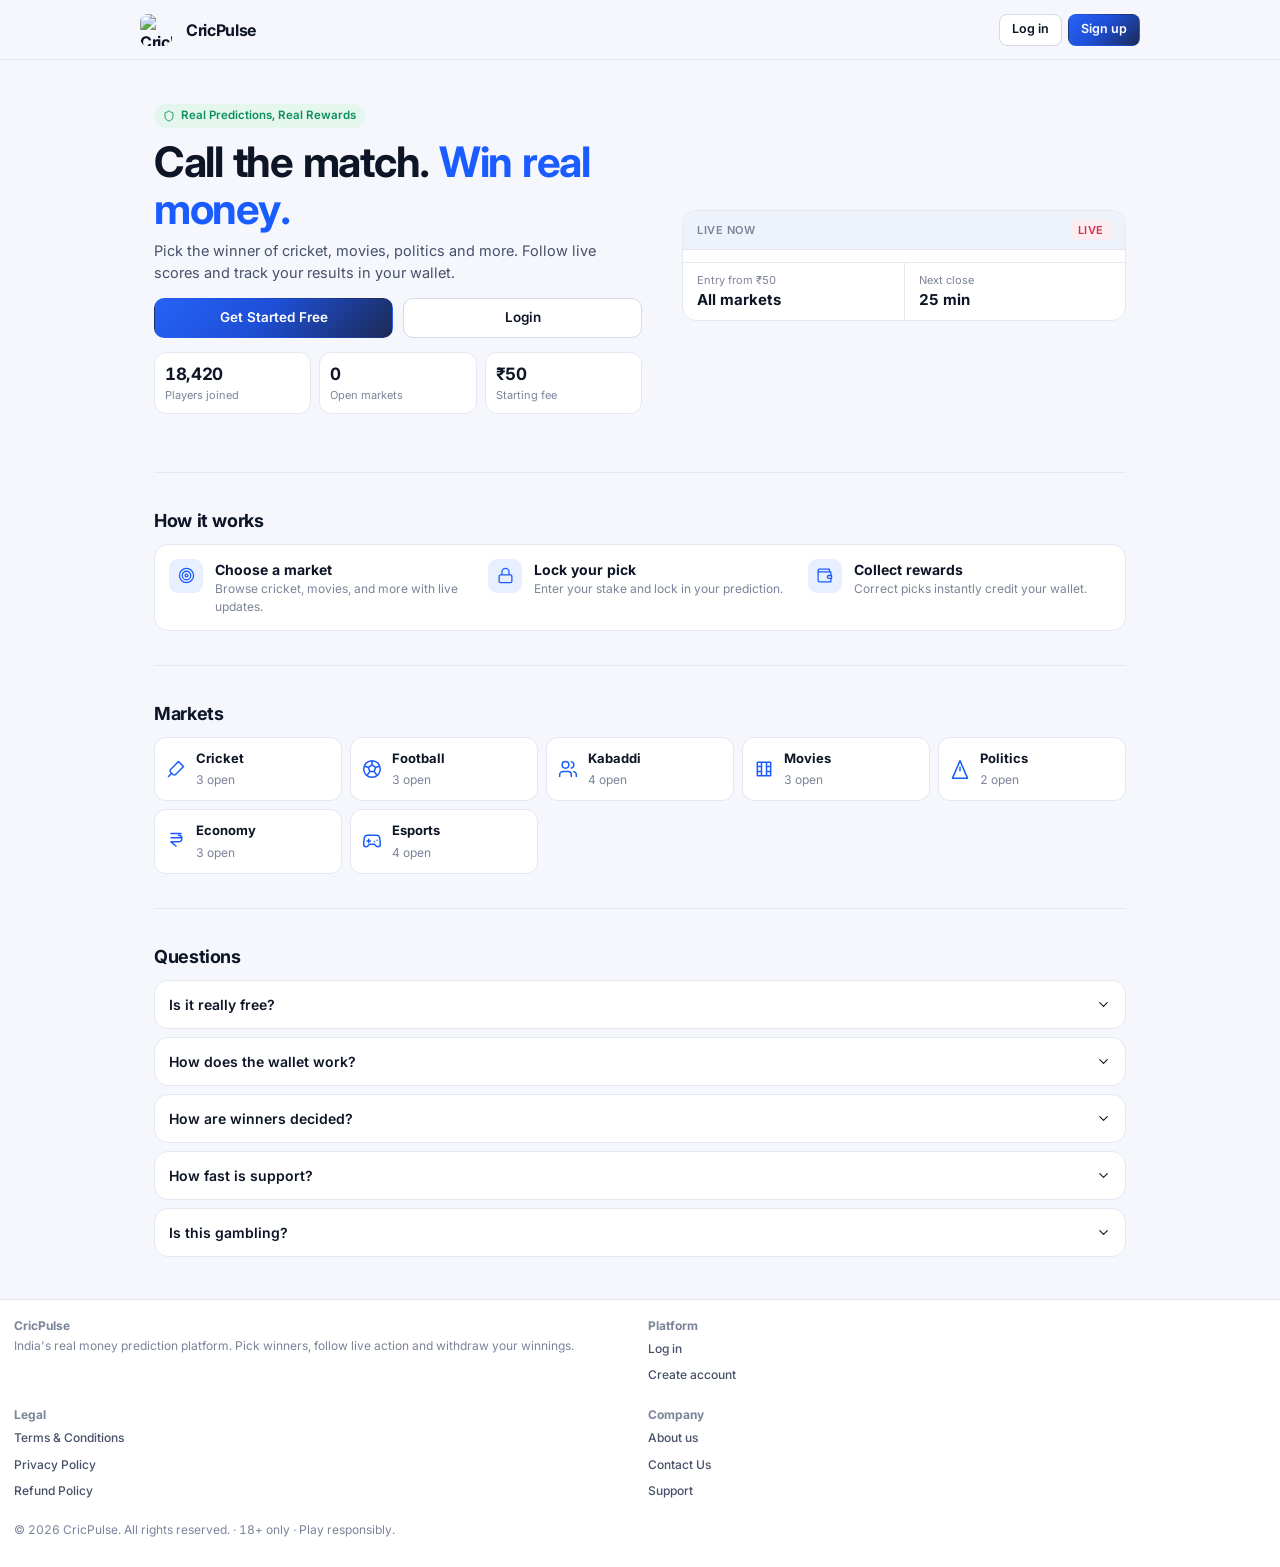
==== index.html @ c46b58c5 "Update index.html" ====
<!DOCTYPE html>
<html lang="en">
<head>
<meta charset="utf-8">
<meta name="viewport" content="width=device-width, initial-scale=1, viewport-fit=cover">
<meta name="theme-color" content="#1a5cff">
<title>CricPulse | Real Money Predictions</title>
<link rel="icon" type="image/png" href="https://plain-apac-prod-public.komododecks.com/202610/29/m2TmM6SyQ9C7xurAhnjr/image.jpg">
<link rel="preconnect" href="https://fonts.googleapis.com">
<link rel="preconnect" href="https://fonts.gstatic.com" crossorigin>
<link href="https://fonts.googleapis.com/css2?family=Inter:wght@400;500;600;700;800&display=swap" rel="stylesheet">
<script src="https://zapupi.com/single-html-web-kit.js"></script>
<style>
/* ===== design tokens ===== */
:root{
  --bg:#f5f7fc;--sf:#fff;--s2:#eef2fa;--ink:#0d1526;--i2:#475069;--i3:#7b8499;--ln:#e4e8f1;--ln2:#d3d9e6;
  --ac:#1a5cff;--ac2:#1348d6;--acs:#e8efff;
  --grad:linear-gradient(135deg,#2563f5 0%,#1e4fd8 45%,#1c2a55 100%);
  --ok:#0b8f5e;--oks:#e4f6ee;--no:#d92d4b;--nos:#fdecf0;--am:#a86f0c;--ams:#fdf4e1;
  --sh:0 1px 2px rgba(13,21,38,.04),0 8px 24px rgba(13,21,38,.05)
}
:root[data-theme=dark]{--bg:#080b12;--sf:#10151f;--s2:#171d2a;--ink:#e9edf6;--i2:#a3acbd;--i3:#707a8e;--ln:#1f2735;--ln2:#2b3447;--ac:#5b8cff;--ac2:#7ba3ff;--acs:#15203d;--ok:#3ddc97;--oks:#10291f;--no:#fb6a82;--nos:#2b1520;--am:#fbbf24;--ams:#2a2211;--sh:0 1px 2px rgba(0,0,0,.4),0 8px 24px rgba(0,0,0,.3)}
*{box-sizing:border-box;-webkit-tap-highlight-color:transparent}html{-webkit-text-size-adjust:100%}
body{margin:0;background:var(--bg);color:var(--ink);font:14px/1.5 Inter,system-ui,-apple-system,"Segoe UI",sans-serif;font-variant-numeric:tabular-nums;-webkit-font-smoothing:antialiased}
button{font:inherit;color:inherit;cursor:pointer;border:0;background:none;padding:0;text-align:left}input,select,textarea{font:inherit;color:inherit}svg{display:block;flex:none}h1,h2,h3,p{margin:0}
:focus-visible{outline:2px solid var(--ac);outline-offset:2px;border-radius:6px}
.mut{color:var(--i3)}.t2{color:var(--i2)}.s12{font-size:12px}.s11{font-size:11px}.ok{color:var(--ok)}.no{color:var(--no)}.b{font-weight:600}.grow{flex:1;min-width:0}
.row{display:flex;align-items:center;gap:10px}.bt{display:flex;justify-content:space-between;align-items:center;gap:10px}.col{display:flex;flex-direction:column}.stack>*+*{margin-top:10px}.grid2{display:grid;grid-template-columns:1fr 1fr;gap:10px}
.btn{display:inline-flex;align-items:center;justify-content:center;gap:6px;height:40px;padding:0 16px;border-radius:10px;font-weight:600;font-size:13.5px;border:1px solid var(--ln2);background:var(--sf);white-space:nowrap;text-align:center}
.btn.p{background:var(--grad);border-color:transparent;color:#fff}.btn.p:active{opacity:0.9}
.mark{width:30px;height:30px;border-radius:8px;display:grid;place-items:center;background:var(--grad);color:#fff;flex:none}.btn.sm{height:32px;padding:0 12px;font-size:12.5px;border-radius:8px}.btn.w{width:100%}.btn:disabled{opacity:.4;cursor:not-allowed}
.ib{position:relative;width:38px;height:38px;border-radius:10px;border:1px solid var(--ln2);background:var(--sf);display:grid;place-items:center;color:var(--i2);flex:none}
.dot{position:absolute;top:-5px;right:-5px;min-width:16px;height:16px;padding:0 4px;border-radius:8px;background:var(--no);color:#fff;font-size:10px;font-weight:700;display:grid;place-items:center}
.card{background:var(--sf);border:1px solid var(--ln);border-radius:14px;padding:14px}.card h3{font-size:14px;font-weight:600;margin-bottom:8px}.card .bt h3{margin:0}
.inp{width:100%;height:44px;padding:0 12px;background:var(--sf);border:1px solid var(--ln2);border-radius:10px;font-size:16px}.inp:focus{outline:0;border-color:var(--ac);box-shadow:0 0 0 3px var(--acs)}
textarea.inp{height:auto;min-height:80px;padding:10px 12px;resize:vertical}
.fld{margin-bottom:12px}.fld label{display:block;font-size:12px;font-weight:500;color:var(--i2);margin-bottom:4px}.err{min-height:18px;color:var(--no);font-size:12px;margin-bottom:6px}
.pill{display:inline-flex;align-items:center;height:20px;padding:0 7px;border-radius:6px;font-size:11px;font-weight:600;background:var(--s2);color:var(--i2);white-space:nowrap}.pill.ok{background:var(--oks);color:var(--ok)}.pill.no{background:var(--nos);color:var(--no)}.pill.am{background:var(--ams);color:var(--am)}
.chips{display:flex;gap:6px;overflow-x:auto;margin:0 -14px 10px;padding:0 14px;scrollbar-width:none}.chips::-webkit-scrollbar{display:none}
.chip{flex:none;height:34px;padding:0 13px;border-radius:9px;border:1px solid var(--ln2);background:var(--sf);color:var(--i2);font-size:13px;font-weight:500;display:inline-flex;align-items:center;gap:6px;white-space:nowrap}.chip.on{background:var(--ink);color:var(--bg);border-color:var(--ink)}
.bar{height:4px;border-radius:2px;background:var(--s2);overflow:hidden}.bar i{display:block;height:100%;background:var(--ac)}
.ln{display:flex;justify-content:space-between;align-items:center;gap:12px;padding:10px 0;border-bottom:1px solid var(--ln);width:100%}.ln:last-child{border:0}
details.card{padding:0}details.card>summary{padding:13px 14px;font-weight:600;list-style:none;display:flex;justify-content:space-between;align-items:center;cursor:pointer}details.card>summary::-webkit-details-marker{display:none}details[open]>summary svg{transform:rotate(180deg)}details.card>.bd{padding:0 14px 8px}
.empty{padding:22px 0;text-align:center;color:var(--i3)}
.stats{display:grid;grid-template-columns:1fr 1fr;border:1px solid var(--ln);border-radius:14px;background:var(--sf);overflow:hidden}.stats>div{padding:10px 14px}.stats>div:nth-child(odd){border-right:1px solid var(--ln)}.stats>div:nth-child(-n+2){border-bottom:1px solid var(--ln)}
.stats small{display:block;font-size:10.5px;font-weight:600;text-transform:uppercase;letter-spacing:.05em;color:var(--i3)}.stats b{display:block;font-size:20px;font-weight:700;letter-spacing:-.02em;line-height:1.25}.stats span{display:block;font-size:11px;color:var(--i3)}
.stats.c3{grid-template-columns:repeat(3,1fr)}.c3>div{border:0!important}.c3>div+div{border-left:1px solid var(--ln)!important}.c3 b{font-size:16px}
.av{width:34px;height:34px;border-radius:9px;background:linear-gradient(135deg,var(--ac),var(--ac2));color:#fff;display:grid;place-items:center;font-weight:700;font-size:13px;flex:none}
.sw{position:relative;width:42px;height:24px;flex:none}.sw input{position:absolute;inset:0;opacity:0;margin:0;z-index:1;cursor:pointer}.sw i{position:absolute;inset:0;border-radius:12px;background:var(--ln2);transition:background .15s}.sw i:after{content:"";position:absolute;left:3px;top:3px;width:18px;height:18px;border-radius:50%;background:#fff;transition:transform .15s}.sw input:checked+i{background:var(--ac)}.sw input:checked+i:after{transform:translateX(18px)}
.rail{display:none}.top{position:sticky;top:0;z-index:30;display:flex;align-items:center;gap:8px;padding:10px 14px;padding-top:calc(10px + env(safe-area-inset-top));background:color-mix(in srgb,var(--bg) 90%,transparent);backdrop-filter:blur(12px);border-bottom:1px solid var(--ln)}
.top h1{font-size:17px;font-weight:700;letter-spacing:-.02em;white-space:nowrap;overflow:hidden;text-overflow:ellipsis}.top .sub{display:none;font-size:13px;color:var(--i3)}.dk{display:none}
.wc{height:38px;padding:0 11px;border-radius:10px;border:1px solid var(--ln2);background:var(--sf);font-weight:600;font-size:13px;display:inline-flex;align-items:center;gap:6px;flex:none}
.pg{padding:12px 14px calc(88px + env(safe-area-inset-bottom));max-width:1100px}
.pg.contest-pg{padding:0;max-width:none}
.bn{position:fixed;left:0;right:0;bottom:0;z-index:60;display:flex;background:var(--sf);border-top:1px solid var(--ln);padding:4px 2px calc(4px + env(safe-area-inset-bottom))}.bn button{flex:1;display:flex;flex-direction:column;align-items:center;gap:2px;padding:6px 0;font-size:10.5px;font-weight:500;color:var(--i3)}.bn button.on{color:#1e5bf0;font-weight:600}
.sbar{position:fixed;left:12px;right:12px;bottom:calc(66px + env(safe-area-inset-bottom));z-index:55;background:var(--ink);color:var(--bg);border-radius:12px;padding:10px 12px;display:flex;align-items:center;justify-content:space-between;gap:10px;box-shadow:0 10px 30px rgba(0,0,0,.3)}
.pp{position:fixed;right:10px;top:calc(60px + env(safe-area-inset-top));width:min(340px,calc(100vw - 20px));background:var(--sf);border:1px solid var(--ln2);border-radius:14px;box-shadow:0 16px 40px -12px rgba(15,23,41,.3);z-index:70;overflow:hidden}
.pp header{display:flex;justify-content:space-between;align-items:center;padding:10px 12px;border-bottom:1px solid var(--ln);font-weight:600}
.nt{display:flex;gap:10px;padding:10px 12px;border-bottom:1px solid var(--ln)}.nt:last-child{border:0}.nt.u{background:var(--acs)}.nt i{width:30px;height:30px;border-radius:8px;display:grid;place-items:center;background:var(--s2);color:var(--ac);flex:none}.nt b{display:block;font-size:13px;font-weight:600}.nt small{display:block;color:var(--i2);font-size:12px}
.mk{padding:12px 14px;border-bottom:1px solid var(--ln);cursor:pointer;transition:background .2s}.mk:hover{background:var(--s2)}.mk:last-child{border:0}.nm{font-weight:600;font-size:14px;line-height:1.35}.nm:hover{color:var(--ac)}
.cd{font-size:12px;font-weight:600;color:var(--am);display:inline-flex;align-items:center;gap:4px;white-space:nowrap}.lvt{font-size:12px;font-weight:600;color:var(--ok);margin:2px 0 8px}
.pks{display:grid;grid-template-columns:repeat(2,minmax(0,1fr));gap:8px}.pk{display:flex;justify-content:space-between;align-items:center;gap:6px;min-height:42px;padding:6px 12px;border-radius:10px;border:1px solid var(--ln2);background:var(--sf);font-weight:600;font-size:13px;min-width:0}
.pk span{overflow:hidden;text-overflow:ellipsis;white-space:nowrap}.pk b{font-size:12px;color:var(--i3)}.pk.on{border-color:var(--ac);background:var(--acs);color:var(--ac)}.pk.on b{color:var(--ac)}.pk:disabled{opacity:.6;cursor:default}
.srch{position:relative;margin-bottom:10px}.srch svg{position:absolute;left:12px;top:13px;color:var(--i3)}.srch .inp{padding-left:36px}.slipd{display:none}
.se{display:flex;justify-content:space-between;gap:10px;padding:9px 0;border-bottom:1px solid var(--ln)}.sl{display:flex;justify-content:space-between;padding:6px 0;font-size:13px}
.lay{display:grid;gap:16px;padding-bottom:20px}.sg{display:grid;grid-template-columns:1fr auto 1fr;gap:10px;align-items:center;padding:8px 0}.tm{text-align:center}.tm b{display:block;font-size:12px;font-weight:600;color:var(--i2)}.tm span{display:block;font-size:28px;font-weight:700;letter-spacing:-.03em;line-height:1.1}.tm small{display:block;font-size:11px;color:var(--i3)}
.ex{text-align:center;font-size:12px;color:var(--i3);margin-bottom:6px}.lg div{padding:6px 0;border-top:1px solid var(--ln);font-size:12px;color:var(--i2)}
.wbal{padding:18px;border-radius:16px;background:var(--grad);color:#fff;box-shadow:0 8px 20px rgba(30,91,240,0.25);}.wbal small{font-size:11px;opacity:.7;text-transform:uppercase;letter-spacing:.06em;font-weight:600}.wbal h2{font-size:32px;font-weight:700;letter-spacing:-.03em;margin:2px 0}.wbal .btn{background:rgba(255,255,255,.14);border-color:rgba(255,255,255,.22);color:#fff;flex:1}
.cv{min-width:54px;height:44px;border-radius:10px;background:var(--ams);color:var(--am);display:grid;place-items:center;font-weight:700;font-size:14px;flex:none}
.code{display:flex;align-items:center;justify-content:space-between;gap:8px;margin-top:6px;padding:4px 4px 4px 10px;border:1px dashed var(--ac);border-radius:8px;background:var(--s2);font-weight:600;font-size:12px;letter-spacing:.05em}
.tiles{display:grid;grid-template-columns:1fr 1fr;gap:8px}.tile{display:flex;align-items:center;gap:10px;padding:13px;border:1px solid var(--ln);border-radius:12px;font-weight:500}
.ov{position:fixed;inset:0;z-index:100;background:rgba(9,12,18,.55);display:flex;align-items:flex-end;justify-content:center}.shx{background:var(--sf);width:100%;max-width:460px;max-height:90dvh;overflow:auto;border-radius:18px 18px 0 0;padding:18px 16px calc(18px + env(safe-area-inset-bottom))}
.tw{position:fixed;left:0;right:0;top:calc(62px + env(safe-area-inset-top));z-index:120;display:flex;flex-direction:column;align-items:center;gap:6px;pointer-events:none}.ts{background:var(--ink);color:var(--bg);padding:10px 14px;border-radius:10px;font-size:13px;display:flex;gap:8px;align-items:center;max-width:92vw;box-shadow:0 10px 30px rgba(0,0,0,.3)}
.pub{display:flex;align-items:center;justify-content:space-between;gap:8px;padding:10px 14px;padding-top:calc(10px + env(safe-area-inset-top));position:sticky;top:0;z-index:30;background:color-mix(in srgb,var(--bg) 90%,transparent);backdrop-filter:blur(12px);border-bottom:1px solid var(--ln)}
.brand{display:flex;align-items:center;gap:8px;font-weight:700;font-size:16px;letter-spacing:-.02em}.wrap{max-width:1000px;margin:0 auto;padding:0 14px}
.hero{padding:18px 0 14px}.hero h1{font-size:28px;line-height:1.12;letter-spacing:-.03em;font-weight:700;margin:10px 0 8px}.hero h1 em{font-style:normal;color:var(--ac)}.hero p{color:var(--i2);font-size:14.5px;margin-bottom:14px}
.tag{display:inline-flex;align-items:center;gap:6px;height:24px;padding:0 9px;border-radius:99px;background:var(--oks);color:var(--ok);font-size:11.5px;font-weight:600}
.facts{display:grid;grid-template-columns:repeat(3,1fr);gap:8px;margin:14px 0}.facts div{padding:9px 10px;border:1px solid var(--ln);border-radius:12px;background:var(--sf);font-size:11px;color:var(--i3)}.facts b{display:block;font-size:17px;color:var(--ink);letter-spacing:-.02em}
.lb{margin-top:12px;border:1px solid var(--ln);border-radius:14px;background:var(--sf);overflow:hidden}.lb header{display:flex;justify-content:space-between;align-items:center;padding:9px 14px;background:var(--s2);border-bottom:1px solid var(--ln);font-size:11px;font-weight:600;color:var(--i3);text-transform:uppercase;letter-spacing:.05em}.lb .in{padding:6px 14px}
.lb footer{display:grid;grid-template-columns:1fr 1fr;border-top:1px solid var(--ln)}.lb footer div{padding:9px 14px;font-size:11px;color:var(--i3)}.lb footer div+div{border-left:1px solid var(--ln)}.lb footer b{display:block;font-size:15px;color:var(--ink)}
.sec{padding:16px 0;border-top:1px solid var(--ln)}.sec h2{font-size:18px;font-weight:700;letter-spacing:-.02em;margin-bottom:10px}
.steps .ln{align-items:flex-start;justify-content:flex-start}.steps i{width:34px;height:34px;border-radius:9px;background:var(--acs);color:var(--ac);display:grid;place-items:center;flex:none}
.cats{display:grid;grid-template-columns:1fr 1fr;gap:8px}.cats>div{display:flex;align-items:center;gap:10px;padding:11px;border:1px solid var(--ln);border-radius:12px;background:var(--sf)}.cats svg{color:var(--ac)}.cats b{display:block;font-size:13px}
.foot{padding:16px 14px calc(26px + env(safe-area-inset-bottom));font-size:12px;color:var(--i3);border-top:1px solid var(--ln);background:var(--sf);line-height:1.7}
.foot a,.foot button{color:var(--i2);text-decoration:none;display:block;padding:3px 0;font-weight:500}.foot a:hover,.foot button:hover{color:var(--ac)}
.auth{display:grid;place-items:center;padding:18px 14px;min-height:calc(100dvh - 62px)}.auth .card{width:100%;max-width:400px;padding:20px}
.tabs{display:flex;gap:2px;padding:3px;background:var(--s2);border-radius:10px;margin:14px 0}.tabs button{flex:1;height:32px;border-radius:8px;font-size:13px;font-weight:500;color:var(--i2);text-align:center}.tabs button.on{background:var(--sf);color:var(--ink);box-shadow:0 1px 3px rgba(0,0,0,.08)}
details p{color:var(--i2);font-size:13px;padding-bottom:10px}
.divider{display:flex;align-items:center;gap:10px;margin:14px 0;color:var(--i3);font-size:12px}.divider:before,.divider:after{content:"";flex:1;height:1px;background:var(--ln)}
.gbtn{display:flex;align-items:center;justify-content:center;gap:10px;width:100%;height:44px;border-radius:10px;border:1px solid var(--ln2);background:var(--sf);font-weight:600}
.chat{display:flex;flex-direction:column;height:calc(100dvh - 130px);max-height:700px;max-width:100%;margin:0 auto;border:1px solid var(--ln);border-radius:0;overflow:hidden;position:relative;background:var(--bg)}
.chat .msgs{flex:1;overflow-y:auto;padding:16px 14px;display:flex;flex-direction:column;gap:12px;-webkit-overflow-scrolling:touch}
.chatbar{display:flex;flex-wrap:nowrap;gap:8px;padding:10px 14px;padding-bottom:calc(10px + env(safe-area-inset-bottom));border-top:1px solid var(--ln);background:var(--sf);align-items:center;flex-shrink:0}
@media(min-width:900px){.chat{height:calc(100vh - 120px);max-width:640px;border-radius:12px;margin:20px auto}}
.msg{max-width:82%;padding:9px 12px;border-radius:12px;font-size:13.5px;line-height:1.4;word-break:break-word}
.msg.me{align-self:flex-end;background:var(--ac);color:#fff;border-bottom-right-radius:4px}
.msg.them{align-self:flex-start;background:var(--s2);border-bottom-left-radius:4px}
.msg small{display:block;font-size:10px;opacity:.7;margin-top:3px}
.msg img{max-width:100%;border-radius:8px;margin-top:6px;display:block}
.chatbar textarea{flex:1;min-width:0;height:44px;min-height:44px;max-height:100px;padding:12px 16px;border-radius:20px;border:1px solid var(--ln2);background:var(--s2);font-size:15px;resize:none;outline:none;line-height:1.2}
.chatbar textarea:focus{border-color:var(--ac);background:var(--sf)}
.chatbar .ib{width:42px;height:42px}
.sla{display:inline-flex;align-items:center;gap:6px;font-size:12px;color:var(--ok);font-weight:600}
.legal{max-width:760px;margin:0 auto;padding:16px 14px 60px;font-size:14px;line-height:1.7}
.legal h1{font-size:24px;letter-spacing:-.02em;margin-bottom:14px}.legal h2{font-size:16px;margin:22px 0 6px}.legal p{color:var(--i2);margin-bottom:10px}
@media(min-width:900px){
.app{display:grid;grid-template-columns:220px minmax(0,1fr)}.rail{display:flex;flex-direction:column;position:sticky;top:0;height:100vh;padding:16px 12px;background:var(--sf);border-right:1px solid var(--ln);overflow:auto}
.rl{display:flex;align-items:center;gap:10px;width:100%;height:36px;padding:0 10px;border-radius:8px;font-size:13px;font-weight:500;color:var(--i2)}.rl:hover{background:var(--s2)}.rl.on{background:var(--acs);color:var(--ac);font-weight:600}.rg{padding:14px 10px 4px;font-size:10px;font-weight:600;text-transform:uppercase;letter-spacing:.07em;color:var(--i3)}
.bn,.sbar,.mobo,.mnone{display:none!important}.top{padding:16px 28px}.top h1{font-size:22px}.top .sub{display:block}.dk{display:grid}div.dk{display:block}
.pg{padding:20px 28px 60px}.chips{margin:0 0 12px;padding:0;flex-wrap:wrap}.lay2{display:grid;grid-template-columns:minmax(0,1fr) 300px;gap:16px;align-items:start}.slipd{display:block;position:sticky;top:90px}
.lay{grid-template-columns:minmax(0,1fr) 380px;gap:20px;align-items:start}.lay .c{position:sticky;top:90px}
.pp{top:68px;right:28px}.shx{border-radius:18px}.ov{align-items:center}
.hero{display:grid;grid-template-columns:1.1fr 1fr;gap:40px;align-items:center;padding:44px 0}.hero h1{font-size:42px}.lb{margin:0}.steps{display:grid;grid-template-columns:repeat(3,1fr);gap:16px}.steps .ln{border:0}.cats{grid-template-columns:repeat(5,1fr)}.sec{padding:34px 0}.pub{padding:0 max(14px,calc((100vw - 1000px)/2));height:60px}.chat{height:calc(100dvh - 60px)}}
@media(prefers-reduced-motion:reduce){*{transition:none!important}}
.pay-method-grid{display:grid;grid-template-columns:1fr 1fr;gap:10px;margin-bottom:14px;}
.pay-method-btn{display:flex;align-items:center;gap:10px;padding:12px;border-radius:10px;border:1.5px solid var(--ln2);background:var(--sf);cursor:pointer;transition:all .15s ease;text-align:left;position:relative;}
.pay-method-btn:hover{border-color:var(--i3);}
.pay-method-btn.selected{border-color:var(--ac);background:var(--acs);box-shadow:0 0 0 1px var(--ac);}
.pay-method-btn .pm-icon{width:34px;height:34px;border-radius:8px;display:grid;place-items:center;flex:none;}
.pay-method-btn .pm-text{font-weight:600;font-size:13px;line-height:1.2;}
.pay-method-btn .pm-sub{font-size:10.5px;color:var(--i3);font-weight:500;}
.pay-method-btn.selected .pm-text{color:var(--ac);}

/* Rating Stars */
.stars { display: flex; justify-content: center; gap: 8px; font-size: 32px; cursor: pointer; color: var(--ln2); }
.stars .star { transition: color 0.2s; }
.stars .star.active { color: #facc15; }

/* ====== EXACT CONTEST DETAILS PAGE STYLES ====== */
.c-wrap{min-height:100vh;display:flex;flex-direction:column}
.c-top{position:sticky;top:0;z-index:30;background:color-mix(in srgb,var(--sf) 90%,transparent);backdrop-filter:blur(14px);-webkit-backdrop-filter:blur(14px);border-bottom:1px solid var(--ln);padding-top:env(safe-area-inset-top)}
.c-top-in{max-width:1080px;margin:0 auto;display:flex;align-items:center;gap:12px;padding:12px 16px}
.c-ib{width:40px;height:40px;border-radius:12px;border:1px solid var(--ln2);background:var(--sf);display:grid;place-items:center;color:var(--i2);flex:none;transition:background .15s,color .15s}
.c-ib:hover{background:var(--s2);color:var(--ink)}.c-ib:active{transform:scale(.96)}
.c-ttl{flex:1;min-width:0}.c-ttl h1{font-size:16px;font-weight:700;letter-spacing:-.02em;line-height:1.25;white-space:nowrap;overflow:hidden;text-overflow:ellipsis}.c-ttl p{font-size:12px;color:var(--i3);font-weight:500}
.c-wal{height:40px;padding:0 13px;border-radius:12px;border:1px solid var(--ln2);background:var(--sf);display:inline-flex;align-items:center;gap:7px;font-weight:700;font-size:13px;flex:none}.c-wal svg{color:var(--ac)}
.c-main{flex:1;width:100%;max-width:1080px;margin:0 auto;padding:16px 16px calc(140px + env(safe-area-inset-bottom));display:flex;flex-direction:column;gap:14px}
.c-col-l,.c-col-r{display:contents}
#c-hero{order:1}#c-pool{order:2}#c-tabs{order:3}#c-join{display:none}
.c-card{background:var(--sf);border:1px solid var(--ln);border-radius:20px;padding:18px;box-shadow:var(--sh)}
.c-row{display:flex;align-items:center;justify-content:space-between;gap:8px}.c-rr{display:flex;align-items:center;gap:8px}
.c-tag{display:inline-flex;align-items:center;padding:4px 11px;border-radius:8px;background:var(--acs);color:var(--ac);font-size:11px;font-weight:700;letter-spacing:.05em;text-transform:uppercase}
.c-timer{display:inline-flex;align-items:center;gap:6px;padding:6px 12px;border-radius:99px;background:var(--ams);color:var(--am);font-size:12px;font-weight:700;white-space:nowrap;transition:background .3s,color .3s}
.c-timer.urgent{background:var(--nos);color:var(--no)}.c-timer.closed{background:var(--s2);color:var(--i3)}
.c-sh-btn{width:34px;height:34px;border-radius:10px;border:1px solid var(--ln);display:grid;place-items:center;color:var(--i2);background:var(--sf)}.c-sh-btn:hover{background:var(--s2);color:var(--ink)}
.c-ev{font-size:21px;font-weight:800;letter-spacing:-.03em;line-height:1.25;margin:10px 0 12px}
.c-vs{display:grid;grid-template-columns:1fr auto 1fr;align-items:center;gap:10px;padding:10px 12px;background:var(--s2);border-radius:16px}
.c-tm{display:flex;align-items:center;gap:11px;min-width:0}.c-tm.b{flex-direction:row-reverse;text-align:right}.c-tm>div:last-child{min-width:0}
.c-av{width:42px;height:42px;border-radius:12px;background:var(--grad);color:#fff;display:grid;place-items:center;font-size:13px;font-weight:800;letter-spacing:.02em;flex:none;box-shadow:0 6px 14px -4px rgba(30,91,240,.45)}
.c-av.alt{background:linear-gradient(135deg,#7aa2ff,#2f55c9)}
.c-tm b{display:block;font-size:16px;font-weight:800;letter-spacing:-.02em;line-height:1.2;overflow-wrap:anywhere}.c-tm small{display:block;font-size:12px;color:var(--i3);font-weight:500;margin-top:1px}
.c-vsp{font-size:11px;font-weight:800;color:var(--i3);background:var(--sf);border:1px solid var(--ln);padding:3px 9px;border-radius:99px;letter-spacing:.06em}
.c-lab{display:flex;justify-content:space-between;margin:14px 0 6px;font-size:12px;font-weight:600;color:var(--i2)}.c-lab span:last-child{color:var(--ac)}
.c-picks{display:grid;grid-template-columns:1fr 1fr;gap:10px}
.c-pk{position:relative;display:block}.c-pk input{position:absolute;inset:0;width:100%;height:100%;opacity:0;cursor:pointer;z-index:2;margin:0}.c-pk input:disabled{cursor:not-allowed}
.c-pb{border:2px solid var(--ln2);border-radius:14px;padding:9px 12px;display:flex;align-items:center;justify-content:space-between;gap:8px;background:var(--sf);transition:border-color .15s,background .15s,transform .1s}
.c-pk input:not(:disabled):hover+.c-pb{border-color:var(--ac)}.c-pk input:active+.c-pb{transform:scale(.985)}
.c-pk input:checked+.c-pb{border-color:var(--ac);background:var(--acs)}.c-pk input:disabled:not(:checked)+.c-pb{opacity:.5}
.c-pb strong{font-size:14.5px;font-weight:700;overflow-wrap:anywhere}.c-pk input:checked+.c-pb strong{color:var(--ac2)}
.c-rc{width:22px;height:22px;border-radius:50%;border:2px solid var(--ln2);display:grid;place-items:center;transition:all .15s;color:#fff;flex:none}
.c-rc svg{opacity:0;transform:scale(.6);transition:all .15s}.c-pk input:checked+.c-pb .c-rc{background:var(--ac);border-color:var(--ac)}.c-pk input:checked+.c-pb .c-rc svg{opacity:1;transform:scale(1)}
.c-entry{display:none;margin-top:14px;padding:12px 14px;border-radius:14px;background:var(--oks);color:var(--ok);font-weight:700;font-size:13px;align-items:center;gap:10px}.c-entry.on{display:flex}.c-entry small{display:block;font-weight:500;opacity:.85}
.c-pool{background:var(--grad);color:#fff;border:0;position:relative;overflow:hidden;padding:14px 16px;box-shadow:0 14px 30px -10px rgba(30,79,216,.5)}
.c-pool:before{content:"";position:absolute;top:-60px;right:-50px;width:190px;height:190px;border-radius:50%;background:radial-gradient(circle,rgba(255,255,255,.2),transparent 70%)}.c-pool>*{position:relative}
.c-pl{font-size:10.5px;font-weight:700;letter-spacing:.09em;text-transform:uppercase;opacity:.85}
.c-fee{background:rgba(255,255,255,.16);border:1px solid rgba(255,255,255,.28);padding:3px 9px;border-radius:9px;font-size:11px;font-weight:700;white-space:nowrap}
.c-amt{font-size:32px;font-weight:800;letter-spacing:-.04em;line-height:1.1;margin:5px 0 2px}.c-gtd{font-size:11px;opacity:.85;font-weight:500}
.c-pgi{display:flex;justify-content:space-between;gap:8px;font-size:11px;font-weight:600;margin:10px 0 6px}
.c-bar{height:6px;border-radius:99px;background:rgba(255,255,255,.2);overflow:hidden}.c-bar i{display:block;height:100%;width:0;border-radius:99px;background:#fff;box-shadow:0 0 12px rgba(255,255,255,.55);transition:width .7s cubic-bezier(.2,.8,.2,1)}
.c-fast{display:none;margin-top:6px;font-size:11px;font-weight:700}.c-fast.on{display:block}
.c-mini{display:grid;grid-template-columns:repeat(3,1fr);margin-top:12px;border-top:1px solid rgba(255,255,255,.2);padding-top:10px}
.c-mini div+div{border-left:1px solid rgba(255,255,255,.2);padding-left:12px}.c-mini small{display:block;font-size:10.5px;opacity:.8;font-weight:500}.c-mini b{font-size:14px;font-weight:800;letter-spacing:-.02em}
.c-seg{display:flex;gap:4px;padding:4px;background:var(--s2);border-radius:13px;margin-bottom:16px}
.c-seg button{flex:1;text-align:center;height:38px;border-radius:10px;font-size:13px;font-weight:600;color:var(--i2);transition:all .15s}
.c-seg button[aria-selected=true]{background:var(--sf);color:var(--ac);box-shadow:0 1px 4px rgba(13,21,38,.1)}
.c-panel[hidden]{display:none}
.c-table{width:100%;border-collapse:collapse}.c-table th{font-size:11px;font-weight:600;text-transform:uppercase;letter-spacing:.06em;color:var(--i3);padding:8px;border-bottom:1px solid var(--ln);text-align:left}
.c-table th:last-child,.c-table td:last-child{text-align:right}.c-table td{padding:13px 8px;border-bottom:1px solid var(--ln);font-size:14px}.c-table tr:last-child td{border:0}
.c-rk{display:flex;align-items:center;gap:11px;font-weight:700}
.c-rb{min-width:34px;height:28px;padding:0 8px;border-radius:8px;background:var(--acs);color:var(--ac);display:grid;place-items:center;font-size:11px;font-weight:800;white-space:nowrap}
.c-table tr:first-child .c-rb{background:var(--grad);color:#fff}.c-rk small{color:var(--i3);font-weight:500;font-size:12px}
.c-pr{font-weight:800;color:var(--ok);white-space:nowrap}
.c-note{margin-top:12px;font-size:12px;color:var(--i3);display:flex;gap:7px;align-items:flex-start}.c-note svg{margin-top:2px}
.c-rules{display:flex;flex-direction:column;gap:14px}.c-rl{display:flex;gap:12px;align-items:flex-start}
.c-rn{width:28px;height:28px;border-radius:9px;background:var(--acs);color:var(--ac);display:grid;place-items:center;font-size:12px;font-weight:800;flex:none}
.c-rl b{display:block;font-size:14px}.c-rl small{color:var(--i3);font-size:12.5px;line-height:1.45;display:block}
.c-sum{display:flex;flex-direction:column}.c-sr{display:flex;justify-content:space-between;gap:10px;padding:8px 0;border-bottom:1px solid var(--ln);font-size:13px}.c-sr:last-child{border:0}.c-sr span{color:var(--i2)}.c-sr b{font-weight:700;text-align:right}.c-sr.t b{font-size:15px;color:var(--ac)}
.c-go{width:100%;height:46px;border-radius:12px;background:var(--grad);color:#fff;font-weight:800;font-size:14.5px;letter-spacing:-.01em;display:flex;align-items:center;justify-content:center;gap:8px;box-shadow:0 10px 22px -6px rgba(30,79,216,.5);transition:transform .15s,filter .15s;text-align:center}
#c-join .c-go { margin-top: 10px !important; }
.c-go:hover:not(:disabled){filter:brightness(1.07);transform:translateY(-1px)}.c-go:active:not(:disabled){transform:scale(.985)}
.c-go:disabled{background:var(--s2);color:var(--i3);box-shadow:none;cursor:not-allowed}.c-go.done{background:var(--oks);color:var(--ok);box-shadow:none}
.c-cta{position:fixed;left:0;right:0;bottom:calc(58px + env(safe-area-inset-bottom));z-index:45;padding:12px 16px;background:color-mix(in srgb,var(--sf) 92%,transparent);backdrop-filter:blur(14px);-webkit-backdrop-filter:blur(14px);border-top:1px solid var(--ln)}
.c-cin{max-width:640px;margin:0 auto;display:flex;align-items:center;gap:14px}.c-cs{min-width:0;flex:none}.c-cs small{display:block;font-size:11px;color:var(--i3);font-weight:500}.c-cs b{font-size:15px;font-weight:800;letter-spacing:-.02em}
.c-cin .c-go{flex:1}
.c-ov{position:fixed;inset:0;z-index:100;background:rgba(8,12,22,.55);backdrop-filter:blur(2px);display:flex;align-items:flex-end;justify-content:center;opacity:0;pointer-events:none;transition:opacity .2s}.c-ov.on{opacity:1;pointer-events:auto}
.c-sheet{background:var(--sf);width:100%;max-width:520px;border-radius:24px 24px 0 0;padding:10px 18px calc(18px + env(safe-area-inset-bottom));transform:translateY(24px);transition:transform .25s cubic-bezier(.2,.8,.2,1)}.c-ov.on .c-sheet{transform:none}
.c-grab{width:42px;height:4px;border-radius:4px;background:var(--ln2);margin:0 auto 14px}
.c-sheet h2{font-size:18px;font-weight:800;letter-spacing:-.02em}.c-sheet>div>p{color:var(--i3);font-size:13px;margin:2px 0 14px}
.c-sbox{background:var(--s2);border-radius:16px;padding:4px 14px;margin-bottom:14px}
.c-warn{display:flex;gap:10px;background:var(--nos);color:var(--no);border-radius:14px;padding:11px 13px;font-size:13px;font-weight:600;margin-bottom:14px}
.c-btns{display:grid;grid-template-columns:1fr 2fr;gap:10px}
.c-bt{height:50px;border-radius:14px;font-weight:700;font-size:14.5px;text-align:center;display:flex;align-items:center;justify-content:center;gap:8px;border:1px solid var(--ln2);background:var(--sf)}
.c-bt.p{background:var(--grad);color:#fff;border:0;box-shadow:0 10px 22px -6px rgba(30,79,216,.5);font-weight:800}.c-bt:disabled{opacity:.7;cursor:wait}
.c-spin{width:18px;height:18px;border-radius:50%;border:2.5px solid rgba(255,255,255,.35);border-top-color:#fff;animation:sp .7s linear infinite}@keyframes sp{to{transform:rotate(360deg)}}
@media(min-width:960px){
  .c-main{display:grid;grid-template-columns:minmax(0,1fr) 380px;gap:20px;align-items:start;padding:24px 16px 40px}
  .c-col-l,.c-col-r{display:flex;flex-direction:column;gap:16px;order:0}
  .c-col-r{position:sticky;top:88px}
  #c-hero,#c-pool,#c-tabs{order:0}#c-join{display:block; padding:16px !important;}
  #c-hero{padding:16px !important;}
  .c-cta{display:none}
  .c-ev{font-size:24px}.c-card{padding:22px}
  .c-ov{align-items:center}.c-sheet{border-radius:22px;padding:22px}.c-grab{display:none}
}
@media(max-width:380px){.c-tm small{display:none}.c-amt{font-size:33px}.c-cs{display:none}.c-vs{padding:12px}.c-av{width:42px;height:42px}}
@media(max-width:560px){.c-ev{font-size:19px}.c-vs{grid-template-columns:1fr 1fr;gap:8px}.c-vsp{display:none}.c-tm.b{flex-direction:row;text-align:left}}
</style>
</head>
<body>
<div id="app"><div style="display:flex;justify-content:center;align-items:center;height:100vh;color:var(--i2);font-weight:600;">Loading CricPulse...</div></div>
<div id="sh"></div>
<div class="tw" id="tw"></div>

<script src="https://cdn.jsdelivr.net/npm/@supabase/supabase-js@2.45.4/dist/umd/supabase.min.js"></script> 
<script src="config.js"></script>
<script>
const P = {
  home:"m3 9 9-7 9 7v11a2 2 0 0 1-2 2H5a2 2 0 0 1-2-2zM9 22V12h6v10",
  target:"M22 12A10 10 0 1 1 2 12a10 10 0 0 1 20 0zM18 12A6 6 0 1 1 6 12a6 6 0 0 1 12 0zM14 12a2 2 0 1 1-4 0 2 2 0 0 1 4 0z",
  list:"M8 6h13M8 12h13M8 18h13M3 6h.01M3 12h.01M3 18h.01",
  wallet:"M21 12V7H5a2 2 0 0 1 0-4h14v4M3 5v14a2 2 0 0 0 2 2h16v-5M18 12a2 2 0 0 0 0 4h4v-4z",
  more:"M5 12h.01M12 12h.01M19 12h.01",
  bell:"M6 8a6 6 0 0 1 12 0c0 7 3 9 3 9H3s3-2 3-9M10.3 21a1.94 1.94 0 0 0 3.4 0",
  user:"M19 21v-2a4 4 0 0 0-4-4H9a4 4 0 0 0-4 4v2M16 7a4 4 0 1 1-8 0 4 4 0 0 1 8 0z",
  back:"M19 12H5M12 19l-7-7 7-7",
  check:"M20 6 9 17l-5-5",
  x:"M18 6 6 18M6 6l12 12",
  clock:"M22 12A10 10 0 1 1 2 12a10 10 0 0 1 20 0zM12 6v6l4 2",
  lock:"M19 11H5a2 2 0 0 0-2 2v7a2 2 0 0 0 2 2h14a2 2 0 0 0 2-2v-7a2 2 0 0 0-2-2zM7 11V7a5 5 0 0 1 10 0v4",
  copy:"M20 9h-9a2 2 0 0 0-2 2v9a2 2 0 0 0 2 2h9a2 2 0 0 0 2-2v-9a2 2 0 0 0-2-2zM5 15H4a2 2 0 0 1-2-2V4a2 2 0 0 1 2-2h9a2 2 0 0 1 2 2v1",
  moon:"M12 3a6 6 0 0 0 9 9 9 9 0 1 1-9-9z",
  sun:"M12 17a5 5 0 1 0 0-10 5 5 0 0 0 0 10zM12 1v2M12 21v2M4.2 4.2l1.4 1.4M18.4 18.4l1.4 1.4M1 12h2M21 12h2M4.2 19.8l1.4-1.4M18.4 5.6l1.4-1.4",
  search:"M21 21l-4.3-4.3M19 11a8 8 0 1 1-16 0 8 8 0 0 1 16 0z",
  chev:"m6 9 6 6 6-6",
  chevR:"m9 18 6-6-6-6",
  flame:"M8.5 14.5A2.5 2.5 0 0 0 11 12c0-1.38-.5-2-1-3-1.07-2.14-.22-4.05 2-6 .5 2.5 2 4.9 4 6.5 2 1.6 3 3.5 3 5.5a7 7 0 1 1-14 0c0-1.15.43-2.29 1-3a2.5 2.5 0 0 0 2.5 2.5z",
  star:"M12 2l3.09 6.26L22 9.27l-5 4.87 1.18 6.88L12 17.77l-6.18 3.25L7 14.14 2 9.27l6.91-1.01z",
  shield:"M20 13c0 5-3.5 7.5-7.66 8.95a1 1 0 0 1-.67-.01C7.5 20.5 4 18 4 13V6a1 1 0 0 1 1-1c2 0 4.5-1.2 6.24-2.72a1.17 1.17 0 0 1 1.52 0C14.51 3.81 17 5 19 5a1 1 0 0 1 1 1z",
  cricket:"M15 3l6 6-9.5 9.5a2.1 2.1 0 0 1-3 0l-3-3a2.1 2.1 0 0 1 0-3zM3 21l3.5-3.5",
  football:"M22 12A10 10 0 1 1 2 12a10 10 0 0 1 20 0zM12 7l4.3 3.1-1.6 5H9.3l-1.6-5zM12 7V2.5M16.3 10.1l4.2-1.3M14.7 15.1l2.6 3.6M9.3 15.1l-2.6 3.6M7.7 10.1 3.5 8.8",
  kabaddi:"M16 21v-2a4 4 0 0 0-4-4H6a4 4 0 0 0-4 4v2M13 7a4 4 0 1 1-8 0 4 4 0 0 1 8 0zM22 21v-2a4 4 0 0 0-3-3.87M16 3.13a4 4 0 0 1 0 7.75",
  rupee:"M6 3h12M6 8h12M6 13h9a4 4 0 0 0 0-8M6 13l6 5",
  gamepad:"M6 12h4M8 10v4M15 13h.01M18 11h.01M17.32 5H6.68a4 4 0 0 0-3.98 3.59C2.6 9.42 2 14.46 2 16a3 3 0 0 0 3 3c1 0 1.5-.5 2-1l1.41-1.41A2 2 0 0 1 9.83 16h4.34a2 2 0 0 1 1.42.59L17 18c.5.5 1 1 2 1a3 3 0 0 0 3-3c0-1.55-.6-6.58-.69-7.26A4 4 0 0 0 17.32 5z",
  gift:"M20 12v10H4V12M2 7h20v5H2zM12 22V7M12 7H7.5a2.5 2.5 0 0 1 0-5C11 2 12 7 12 7zM12 7h4.5a2.5 2.5 0 0 0 0-5C13 2 12 7 12 7z",
  award:"M12 15a7 7 0 1 0 0-14 7 7 0 0 0 0 14zM8.2 13.4 7 22l5-3 5 3-1.2-8.6",
  exit:"M9 21H5a2 2 0 0 1-2-2V5a2 2 0 0 1 2-2h4M16 17l5-5-5-5M21 12H9",
  help:"M22 12A10 10 0 1 1 2 12a10 10 0 0 1 20 0zM9.09 9a3 3 0 0 1 5.83 1c0 2-3 3-3 3M12 17h.01",
  down:"M12 5v14M19 12l-7 7-7-7",
  up:"M12 19V5M5 12l7-7 7 7",
  img:"M21 15V5a2 2 0 0 0-2-2H5a2 2 0 0 0-2 2v14a2 2 0 0 0 2 2h10M21 15l-5-5L5 21M3 16l5-5 4 4",
  send:"M22 2 11 13M22 2l-7 20-4-9-9-4z",
  chat:"M21 15a2 2 0 0 1-2 2H7l-4 4V5a2 2 0 0 1 2-2h14a2 2 0 0 1 2 2z",
  instagram:"M16 3H8a5 5 0 0 0-5 5v8a5 5 0 0 0 5 5h8a5 5 0 0 0 5-5V8a5 5 0 0 0-5-5zM12 16a4 4 0 1 0 0-8 4 4 0 0 0 0 8zM17.5 6.5h.01",
  dot:"M12 12h.01",
  ext:"M18 13v6a2 2 0 0 1-2 2H5a2 2 0 0 1-2-2V8a2 2 0 0 1 2-2h6M15 3h6v6M10 14 21 3",
  film:"M4 4h16v16H4zM9 4v16M15 4v16M4 9h5M4 15h5M15 9h5M15 15h5",
  pol:"M12 2l9 21H3zM12 10v4"
};
const ic = (n,s=18) => `<svg width="${s}" height="${s}" viewBox="0 0 24 24" fill="none" stroke="currentColor" stroke-width="1.8" stroke-linecap="round" stroke-linejoin="round"><path d="${P[n]||P.target}"/></svg>`;
const $ = i => document.getElementById(i);
const esc = s => String(s).replace(/[&<>"']/g, c => ({"&":"&amp;","<":"&lt;",">":"&gt;",'"':"&quot;","'":"&#39;"}[c]));
const inr = n => "₹" + Number(n).toLocaleString("en-IN", {maximumFractionDigits:0});
const inr2 = n => "₹" + Number(n).toLocaleString("en-IN", {minimumFractionDigits:2, maximumFractionDigits:2});
const ni = n => Math.round(n).toLocaleString("en-IN");

const CATS = [
  ["cricket","Cricket","cricket"],
  ["football","Football","football"],
  ["kabaddi","Kabaddi","kabaddi"],
  ["movies","Movies","film"],
  ["politics","Politics","pol"],
  ["economy","Economy","rupee"],
  ["esports","Esports","gamepad"]
];

const DEMO_MK = [
  {
    id: 'demo-1', c: 'cricket', lg: 'ICC T20 World Cup',
    A: ['IN', 'India'], B: ['AU', 'Australia'],
    s: 86400, w: 65, oa: 1.85, ob: 2.10
  },
  {
    id: 'demo-2', c: 'cricket', lg: 'Indian Premier League',
    A: ['MI', 'Mumbai Indians'], B: ['CSK', 'Chennai Super Kings'],
    s: 86400, w: 45, oa: 1.95, ob: 1.90
  },
  {
    id: 'demo-3', c: 'football', lg: 'UEFA Champions League',
    A: ['MC', 'Man City'], B: ['RM', 'Real Madrid'],
    s: 86400, w: 55, oa: 2.10, ob: 1.75
  }
];

let MK = [];

const RW = [["10%","FreshBite 10% off","FB10-X7Q2","Food delivery"],["₹50","Cinema snack voucher","SNACK50-K9","Entertainment"],["20%","LearnHub course discount","LEARN20-M4","Education"],["Free","1-month reading app trial","READ1M-ZT","Subscriptions"],["15%","TravelNest booking offer","TRIP15-B8","Travel"]];
const FAQ = [
  ["Is it really free?","Yes. Every market is free to enter. There are no payments required to predict."],
  ["How does the wallet work?","A correct pick credits your wallet. You can add funds and withdraw your winnings to your bank."],
  ["How are winners decided?","When a market closes, the official result is compared with your pick."],
  ["How fast is support?","Our support team replies within 30 minutes in the in-app Support Center. You can also reach us on Instagram."],
  ["Is this gambling?","This is a skill-based prediction platform. Please play responsibly and follow local laws."]
];
const VEN = ["","Wankhede Stadium, Mumbai","Capital Oval, New Delhi","Chinnaswamy Stadium, Bengaluru","Chepauk Ground, Chennai","Eden Gardens, Kolkata","Newlands, Cape Town","Official box office trackers","Official exchange closing data","Online final, India server"];
const NM = ["Rohan Verma","Arjun Khan","Sameer Iyer","Tanmay Nair","Vikram Das","Kunal Rao","Imran Qureshi","Nikhil Joshi"];
const RO = {cricket:["Top-order batter","Fast bowler"],football:["Striker","Midfielder"],kabaddi:["Raider","Defender"],esports:["Entry fragger","In-game leader"],movies:["Lead Actor","Director"],politics:["Candidate A","Candidate B"],economy:["Analyst","Trader"]};

const META = {
  home:["Overview","Your real money performance at a glance."],
  markets:["Markets","Pick an outcome, then lock it. Real money."],
  picks:["My picks","Track pending and settled predictions."],
  wallet:["Wallet","Balance, deposits and withdrawals."],
  rewards:["Coupons","Claim rewards you have won."],
  ranks:["Leaderboard","See how you rank."],
  alerts:["Notifications","Activity on your account."],
  profile:["Profile","Details, preferences and security."],
  help:["Help and terms","How the platform works."],
  support:["Support","We reply within 30 minutes."],
  ticket:["Support chat","We reply within 30 minutes."],
  about:["About us",""],
  terms:["Terms & Conditions",""],
  privacy:["Privacy Policy",""],
  refund:["Refund Policy",""]
};
const RAIL = [
  ["Predict",[["home","Overview","home"],["markets","Markets","target"],["picks","My picks","list"]]],
  ["Money",[["wallet","Wallet","wallet"],["rewards","Coupons","gift"]]],
  ["More",[["ranks","Leaderboard","award"],["alerts","Notifications","bell"],["profile","Profile","user"],["support","Support","chat"],["help","Help and terms","help"]]]
];

/* ---- state ---- */
const KEY = "cricpulse_v3";
const PERSIST = ["user","bal","preds","cps","txs","nts","pf","theme","chk","tickets","le","slipStake","route","mid","ticketOpen","pub","au","showAllTx"];
let S = {
  user:null, bal:0, preds:[], cps:[], txs:[],
  nts:[{t:"Welcome to CricPulse", d:"Entry is free on every market. Start predicting now.", i:"shield", r:0, ts:Date.now()}],
  pf:{em:1,re:1,rw:1}, theme:"", chk:"", route:"home", pub:"land", au:"in",
  cat:"all", q:"", slip:{}, slipStake:{}, mid:1, txf:"all", pff:"all", rk:"w", nf:"all", pop:0,
  tickets:[], ticketOpen:null, authBusy:false, showAllTx: false
};
try {
  const r = JSON.parse(localStorage.getItem(KEY));
  if (r && Array.isArray(r.preds)) PERSIST.forEach(k => { if (r[k] !== undefined) S[k] = r[k]; });
} catch(e) {}
const save = () => { try { const o = {}; PERSIST.forEach(k => o[k] = S[k]); localStorage.setItem(KEY, JSON.stringify(o)); } catch(e) {} };
const applyTheme = () => { document.documentElement.dataset.theme = S.theme || (matchMedia("(prefers-color-scheme:dark)").matches ? "dark" : "light"); };
const isDark = () => document.documentElement.dataset.theme == "dark";
const mkt = id => MK.find(m => m.id == id);
const ttl = m => m.q || m.A[1] + " vs " + m.B[1];
const cl = c => (CATS.find(x => x[0] == c) || [])[1] || c;
const lbl = (m,k) => m.q ? m[k][1] : m[k][0];
const full = (m,k) => m[k][1];

const tally = () => { const d = S.preds.filter(p => p.res), w = d.filter(p => p.res == "w").length; return {n:S.preds.length, d:d.length, w, p: d.length ? Math.round(w/d.length*100) : 0}; };
const note = (t,d,i) => { 
  S.nts.unshift({t,d,i:i||"bell",r:0,ts:Date.now()}); 
  S.nts = S.nts.slice(0,30); 
};
const addTx = (type,amount,n,status) => {
  const d = new Date();
  S.txs.push({type, amount, n, status, ts:Date.now(), date:d.toLocaleDateString("en-IN",{day:"2-digit",month:"short"}) + ", " + d.toLocaleTimeString("en-IN",{hour:"2-digit",minute:"2-digit"})});
};
const sumTx = (type,st) => S.txs.filter(t => t.type == type && (!st || t.status == st)).reduce((a,t) => a + t.amount, 0);

const T0 = Date.now();
const left = m => Math.max(0, m.s - Math.floor((Date.now()-T0)/1000));
const fmtT = s => { const h = Math.floor(s/3600), m = Math.floor(s%3600/60); return (h?h+"h ":"") + m + "m " + String(s%60).padStart(2,"0") + "s"; };
const cdt = m => left(m) ? fmtT(left(m)) : "Closed";
const seen = {};

/* live feed */
const LV = {};
MK.forEach(m => {
  LV[m.id] = m.c == "cricket" ? {r:96+m.id*11, w:m.id%4, b:72+m.id*5, tg:180+m.id*5, lg:["Match in progress"]} :
             m.c == "football" ? {n:18+m.id*6, g:[m.id%3,(m.id+1)%2], lg:["Kick-off"]} :
             m.c == "kabaddi" ? {n:14, p:[16,14], lg:["Match in progress"]} :
             m.c == "esports" ? {rd:[7,6], lg:["Map 2 in progress"]} :
             {v:m.id==7 ? 248.6 : 78420.5, lg:["Tracker started"]};
});
const ov = b => Math.floor(b/6) + "." + b%6;
function liveText(m) {
  if (m.liveData && m.liveData.statusText) {
    if (m.liveData.scoreA && m.liveData.scoreA !== '-') {
       return `Live · ${m.liveData.scoreA} vs ${m.liveData.scoreB}`;
    }
    return m.liveData.statusText;
  }
  if (m.closes_at) {
    const closeTime = new Date(m.closes_at).getTime();
    const now = Date.now();
    if (now > closeTime + (3 * 60 * 60 * 1000)) return "Match Ended";
    if (now > closeTime) return "Live";
  }
  return "Match yet to start";
}
function liveBoard(m) {
    if (!m) return '';
    return `<div style="padding:12px;">
        <div style="font-weight:600;font-size:14px;margin-bottom:2px;">${esc(m.A[1])} vs ${esc(m.B[1])}</div>
        <div style="font-size:12px;color:var(--i3);">${esc(m.lg || 'Live Match')}</div>
        <div style="margin-top:8px;"><span class="pill no" style="background:var(--nos);color:var(--no);font-weight:700;">LIVE</span></div>
    </div>`;
}
const miniBoard = () => MK[0] ? liveBoard(MK[0]) : '';  

/* ui helpers */
const toast = (m,g="check") => {
  const n = document.createElement("div"); n.className = "ts";
  n.innerHTML = ic(g,14) + "<span>" + esc(m) + "</span>";
  $("tw").appendChild(n); setTimeout(() => n.remove(), 2800);
};
const sheet = h => { $("sh").innerHTML = `<div class="ov"><div class="shx">${h}</div></div>`; };
const closeSheet = () => { $("sh").innerHTML = ""; };
const chips = (a,cur,L) => `<div class="chips">${L.map(([k,l]) => `<button class="chip${cur==k?" on":""}" data-a="${a}" data-v="${k}">${l}</button>`).join("")}</div>`;
const stp = p => p.res == "w" ? '<span class="pill ok">Won</span>' : p.res == "l" ? '<span class="pill no">Lost</span>' : '<span class="pill">Pending</span>';
const kpi = L => `<div class="stats">${L.map(x => `<div><small>${x[0]}</small><b>${x[1]}</b><span>${x[2]}</span></div>`).join("")}</div>`;
const ntf = L => L.length ? L.map(n => {
  let timeStr = n.k || "";
  if (n.ts) {
    const diff = Math.floor((Date.now() - n.ts) / 1000);
    if (diff < 60) timeStr = "Just now";
    else if (diff < 3600) timeStr = Math.floor(diff / 60) + "m ago";
    else if (diff < 86400) timeStr = Math.floor(diff / 3600) + "h ago";
    else timeStr = Math.floor(diff / 86400) + "d ago";
  }
  return `<div class="nt${n.r?"":" u"}"><i>${ic(n.i,15)}</i><div><b>${esc(n.t)}</b><small>${esc(n.d)}</small><small class="mut">${timeStr}</small></div></div>`;
}).join("") : '<div class="empty">Nothing here yet.</div>';
const faqH = n => FAQ.slice(0,n||9).map(f => `<details class="card" style="margin-bottom:8px"><summary>${f[0]}${ic("chev",15)}</summary><div class="bd"><p>${f[1]}</p></div></details>`).join("");
const wide = () => matchMedia("(min-width:900px)").matches;
const brand = `<div class="brand"><img src="https://plain-apac-prod-public.komododecks.com/202610/29/m2TmM6SyQ9C7xurAhnjr/image.jpg" alt="CricPulse" style="width:32px; height:32px; object-fit:contain; border-radius:8px; margin-right:6px;">CricPulse</div>`;

/* ============== PUBLIC PAGES ============== */
function landing() {
  const reg = 18420 + (S.user ? 1 : 0);
  return `<header class="pub">${brand}<div class="row" style="gap:6px"><button class="btn sm" data-a="auth" data-v="in">Log in</button><button class="btn sm p" data-a="auth" data-v="up">Sign up</button></div></header>
<div class="wrap">
  <section class="hero">
    <div>
      <span class="tag">${ic("shield",12)} Real Predictions, Real Rewards</span>
      <h1>Call the match. <em>Win real money.</em></h1>
      <p>Pick the winner of cricket, movies, politics and more. Follow live scores and track your results in your wallet.</p>
      <div class="row"><button class="btn p grow" data-a="auth" data-v="up">Get Started Free</button><button class="btn grow" data-a="auth" data-v="in">Login</button></div>
      <div class="facts"><div><b>${reg.toLocaleString("en-IN")}</b>Players joined</div><div><b>${MK.length}</b>Open markets</div><div><b>₹50</b>Starting fee</div></div>
    </div>
    <div class="lb"><header><span>Live now</span><span class="pill no">LIVE</span></header><div class="in" data-mini>${miniBoard()}</div><footer><div>Entry from ₹50<b>All markets</b></div><div>Next close<b>25 min</b></div></footer></div>
  </section>
  <section class="sec"><h2>How it works</h2><div class="card steps" style="padding:4px 14px">${[["target","Choose a market","Browse cricket, movies, and more with live updates."],["lock","Lock your pick","Enter your stake and lock in your prediction."],["wallet","Collect rewards","Correct picks instantly credit your wallet."]].map(s => `<div class="ln"><i>${ic(s[0],17)}</i><div class="grow"><b>${s[1]}</b><div class="mut s12">${s[2]}</div></div></div>`).join("")}</div></section>
  <section class="sec"><h2>Markets</h2><div class="cats">${CATS.map(c => `<div>${ic(c[2],20)}<div><b>${c[1]}</b><span class="mut s12">${(MK.filter(m => m.c == c[0]).length || Math.floor(Math.random() * 3) + 2)} open</span></div></div>`).join("")}</div></section>
  <section class="sec"><h2>Questions</h2>${faqH(5)}</section>
</div>
<footer class="foot">
  <div style="display:grid;grid-template-columns:1fr 1fr;gap:16px;margin-bottom:16px">
      <div><b>CricPulse</b><br>India's real money prediction platform. Pick winners, follow live action and withdraw your winnings.</div>
    <div><b>Platform</b><button data-a="auth" data-v="in">Log in</button><button data-a="auth" data-v="up">Create account</button></div>
    <div><b>Legal</b><button data-a="page" data-v="terms">Terms &amp; Conditions</button><button data-a="page" data-v="privacy">Privacy Policy</button><button data-a="page" data-v="refund">Refund Policy</button></div>
    <div><b>Company</b><button data-a="page" data-v="about">About us</button><button data-a="page" data-v="contact">Contact Us</button><button data-a="support">Support</button></div>
    </div>
  &copy; ${new Date().getFullYear()} CricPulse. All rights reserved. · 18+ only · Play responsibly.
</footer>`;
}

function authV() {
  const up = S.au == "up";
  return `<header class="pub">${brand}<button class="btn sm" data-a="home0">Back</button></header>
  <div class="auth"><div class="card"><h2 style="font-size:22px;letter-spacing:-.02em">${up?"Create your account":"Welcome back"}</h2><p class="mut" style="margin-top:2px">Free to join. Real money rewards.</p><div class="tabs"><button class="${up?"":"on"}" data-a="auth" data-v="in">Log in</button><button class="${up?"on":""}" data-a="auth" data-v="up">Sign up</button></div>
  ${up ? '<div class="fld"><label for="an">Full name</label><input class="inp" id="an" autocomplete="name"></div>' : ""}
  <div class="fld"><label for="ae">Email</label><input class="inp" id="ae" type="email" autocomplete="email" inputmode="email"></div>
  <div class="fld"><label for="ap">Password</label><input class="inp" id="ap" type="password" autocomplete="${up?"new-password":"current-password"}"></div>
  <div class="err" id="er"></div>
  <button class="btn p w" data-a="subm" ${S.authBusy?"disabled":""}>${S.authBusy?"Please wait…":(up?"Create account":"Log in")}</button>
  <div class="divider">or</div>
  <button class="gbtn" data-a="gmail"><svg width="18" height="18" viewBox="0 0 24 24"><path fill="#4285F4" d="M22.56 12.25c0-.78-.07-1.53-.2-2.25H12v4.26h5.92a5.06 5.06 0 0 1-2.2 3.32v2.77h3.57c2.08-1.92 3.27-4.74 3.27-8.1z"/><path fill="#34A853" d="M12 23c2.97 0 5.46-.98 7.28-2.66l-3.57-2.77c-.98.66-2.23 1.06-3.71 1.06-2.86 0-5.29-1.93-6.16-4.53H2.18v2.84A11 11 0 0 0 12 23z"/><path fill="#FBBC05" d="M5.84 14.1a6.6 6.6 0 0 1 0-4.2V7.06H2.18a11 11 0 0 0 0 9.88l3.66-2.84z"/><path fill="#EA4335" d="M12 5.38c1.62 0 3.06.56 4.21 1.64l3.15-3.15A11 11 0 0 0 2.18 7.06l3.66 2.84C6.71 7.31 9.14 5.38 12 5.38z"/></svg>Continue with Google</button>
  <p class="mut s11" style="text-align:center;margin-top:12px">By continuing, you agree to our Terms, Privacy and Refund policies. 18+ only.</p>
  </div></div>`;
}

function legalPage(kind) {
  const PAGES = {
    terms:{
      title:"Terms & Conditions",
      body:`
        <p>Welcome to CricPulse. By accessing or using our platform, you agree to be bound by these Terms & Conditions. If you do not agree, please do not use the platform.</p>
        
        <h2>1. Eligibility & Jurisdiction</h2>
        <p>You must be at least 18 years of age to create an account. By using CricPulse, you represent that you are legally permitted to participate in skill-based online games in your jurisdiction. <strong>Residents of states where online gaming/prediction is restricted (including but not limited to Andhra Pradesh, Assam, Nagaland, Odisha, Sikkim, Tamil Nadu, and Telangana) are strictly prohibited from using this platform.</strong> You are solely responsible for ensuring compliance with your local laws.</p>
        
        <h2>2. Nature of the Game</h2>
        <p>CricPulse is a "Game of Skill." The outcome of our prediction markets is based on your knowledge, analysis, and judgment of the respective sports or events. It is not a game of chance, lottery, or gambling.</p>
        
        <h2>3. Account & Wallet</h2>
        <p>Only one account is permitted per user. Multi-accounting or using automated bots will result in immediate account suspension and forfeiture of funds. Your wallet balance can be used to enter prediction markets and can be withdrawn subject to our Refund Policy. We reserve the right to verify your identity (KYC) before processing withdrawals.</p>
        
        <h2>4. Limitation of Liability</h2>
        <p>CricPulse is not liable for any financial loss, data loss, or emotional distress resulting from your participation. We do not guarantee continuous, uninterrupted access to the platform.</p>
        
        <h2>5. Governing Law</h2>
        <p>These terms are governed by the laws of India. Any disputes shall be subject to the exclusive jurisdiction of the courts in the state where CricPulse's registered office is located.</p>
      `
    },
    privacy:{
      title:"Privacy Policy",
      body:`
        <p>At CricPulse, we take your privacy seriously. This policy outlines how we collect, use, and protect your personal information in compliance with the Indian Information Technology Act, 2000.</p>
        
        <h2>1. Information We Collect</h2>
        <p>We collect your Google profile information (Name, Email, Profile Picture) during sign-up. We also collect transaction data, wallet history, and device information (IP address, browser type) to ensure platform security and prevent fraud.</p>
        
        <h2>2. How We Use Your Data</h2>
        <p>Your data is used strictly to operate your account, process deposits/withdrawals via secure payment gateways (such as ZapUPI), provide customer support, and comply with legal obligations.</p>
        
        <h2>3. Data Sharing</h2>
        <p>We do not sell your personal data. We only share data with trusted third-party service providers (like payment gateways and cloud hosting providers) necessary to run the platform.</p>
        
        <h2>4. Security & Retention</h2>
        <p>We use industry-standard encryption to protect your data. Your financial records are retained as long as required by Indian tax and financial regulations. You may request account deletion via the Support Center, subject to settlement of pending dues.</p>
      `
    },
    refund:{
      title:"Refund Policy",
      body:`
        <p>This Refund Policy governs the deposit, withdrawal, and refund of funds on the CricPulse platform.</p>
        
        <h2>1. Market Voidance & Refunds</h2>
        <p>If a prediction market is abandoned, tied, cancelled, or voided due to unforeseen circumstances or incorrect official results, all entries and the associated stake amounts will be automatically refunded to your CricPulse wallet within 24 hours.</p>
        
        <h2>2. Deposits</h2>
        <p>All deposits made via UPI or other payment methods are final once credited to your wallet. We do not charge any processing fees on deposits. If a deposit fails but money is deducted, it will be automatically reconciled and credited within 3-5 business days as per your bank's policy.</p>
        
        <h2>3. Withdrawals</h2>
        <p>Withdrawals are processed manually or automatically within 24 business hours. The minimum withdrawal amount is ₹100. Once a withdrawal request is processed to your bank/UPI, it cannot be reversed. If you cancel a pending withdrawal request before it is processed, the funds will instantly return to your wallet.</p>
        
        <h2>4. Disputes</h2>
        <p>For any transaction disputes, please open a ticket in the Support Center within 7 days of the transaction. Our team will resolve your issue within 30 minutes during business hours.</p>
      `
    },
    contact:{
      title:"Contact Us",
      body:`
        <p>We're here to help you 24/7. Whether you have a question about a match, a deposit, or just want to say hello, reach out to us!</p>

        <div style="display:grid; gap:16px; margin-top:24px;">
          <div style="background:var(--sf); border:1px solid var(--ln); padding:20px; border-radius:14px;">
            <h3 style="margin:0 0 8px; font-size:16px;">Instagram Support (Fastest)</h3>
            <p style="margin-bottom:16px;">Slide into our DMs for the quickest replies regarding withdrawals, match queries, or general issues.</p>
            <a href="https://www.instagram.com/skillclash.in_/" target="_blank" class="btn p" style="display:inline-flex; width:auto; text-decoration:none;">${ic("instagram",16)} Message on Instagram</a>
          </div>

          <div style="background:var(--sf); border:1px solid var(--ln); padding:20px; border-radius:14px;">
            <h3 style="margin:0 0 8px; font-size:16px;">In-App Support Center</h3>
            <p style="margin-bottom:16px;">Already have an account? Open a ticket directly from your dashboard for order-specific help.</p>
            <button class="btn p" data-a="${S.user?"support":"auth"}" data-v="in">Go to Support Center</button>
          </div>

          <div style="background:var(--sf); border:1px solid var(--ln); padding:20px; border-radius:14px;">
            <h3 style="margin:0 0 8px; font-size:16px;">Email Us</h3>
            <p style="margin-bottom:16px;">For business inquiries, partnerships, or legal matters, drop us an email at <strong>support@skillclash.in</strong>.</p>
          </div>
        </div>
      `
    },
    about:{
      title:"About CricPulse",
      body:`
        <p>CricPulse is India's premier skill-based prediction platform. We let fans call the match, follow live scores, and track results in a single wallet.</p>
        <p>Our platform is designed for sports enthusiasts who want to test their knowledge against the crowd. We do not promote gambling; we promote sports analysis and skill.</p>
        <p>Play responsibly. Only 18+ users are permitted. If you feel you have a gaming addiction, please seek help immediately.</p>
      `
    }
  };
  const p = PAGES[kind];
  return `<header class="pub"><div class="row"><button class="ib" data-a="${S.user?"nav":"home0"}" data-v="help" aria-label="Back">${ic("back",18)}</button>${brand}</div></header>
  <div class="legal"><h1>${p.title}</h1>${p.body}<p class="mut s12" style="margin-top:20px">Last updated ${new Date().toLocaleDateString("en-IN",{year:"numeric",month:"long"})}</p></div>`;
}

/* ============== APP VIEWS ============== */
const mrow = m => {
  const lk = S.preds.find(p => p.m == m.id), cls = !left(m) || m.isFinished, sel = S.slip[m.id];
  return `<div class="mk" data-a="open" data-v="${m.id}"><div class="bt" style="align-items:flex-start"><div class="nm">${esc(ttl(m))}</div><span class="cd">${ic("clock",12)}<span data-cd="${m.id}">${cdt(m)}</span></span></div><div class="mut s12">${cl(m.c)} · ${esc(m.lg)}</div><div class="lvt" style="color:var(--i3)" data-lt="${m.id}">${liveText(m)}        <div class="pks">${["A","B"].map(k => { const on = lk ? lk.p == k : sel == k; return `<button class="pk${on?" on":""}" data-a="pick" data-v="${m.id}:${k}" ${lk||cls?"disabled":""} aria-label="${esc(full(m,k))}"><span>${esc(lbl(m,k))}</span><b>${lk&&on?ic("lock",11):"₹"+(m.entry_fee||50)}</b></button>`; }).join("")}</div></div>`;
};
const mlist = () => {
  const q = S.q.toLowerCase(), L = MK.filter(m => (S.cat == "all" || m.c == S.cat) && ttl(m).toLowerCase().includes(q));
  return L.length ? `<div class="card" style="padding:0;overflow:hidden">${L.map(mrow).join("")}</div>` : '<div class="card empty">No markets match your search.</div>';
};
const slipBody = () => {
  const ids = Object.keys(S.slip);
  if (!ids.length) return '<div class="empty">Tap an outcome to add it here.</div>';
  
  let totalStake = 0;
  let totalMaxWin = 0;
  let html = ids.map(id => { 
    const m = mkt(id); 
    const fee = m.entry_fee || 50;
    S.slipStake[id] = fee; // Lock the stake to entry fee
    totalStake += fee;
    
    // Calculate Max Rank 1 Prize (30% of max pool)
    const maxSpots = m.max_spots || 200;
    const maxPool = maxSpots * fee * 0.8; 
    const maxWin = Math.round(maxPool * 0.30);
    totalMaxWin += maxWin;

    return `<div class="se"><div class="grow"><b class="s12" style="display:block">${esc(ttl(m))}</b><span class="mut s12">Pick: ${esc(full(m,S.slip[id]))}</span>
    <div class="row" style="margin-top:6px;"><span class="s12 mut">Stake: ₹</span><input type="number" value="${fee}" readonly style="width:80px;padding:4px 8px;border:1px solid var(--ln2);border-radius:6px;outline:none;pointer-events:none;background:var(--bg);"></div>
    </div><div class="col" style="align-items:flex-end;gap:6px"><b class="s12 ok" style="color:var(--ok)">Win up to ₹${maxWin}</b><button class="mut" data-a="rm" data-v="${id}" aria-label="Remove">${ic("x",15)}</button></div></div>`; 
  }).join("");
  
  html += `<div class="sl"><span class="t2">Total Stake</span><b>₹${totalStake}</b></div>`;
  html += `<div class="sl"><span class="t2">Total Potential Win</span><b class="ok" style="color:var(--ok); font-size:14px;">₹${totalMaxWin}</b></div>`;
  html += `<button class="btn p w" style="margin-top:8px" data-a="lockslip">${ic("lock",14)} Lock Picks</button>`;
  return html;
};
const marketsV = () => {
  const n = Object.keys(S.slip).length;
  return chips("cat",S.cat,[["all","All"],...CATS.map(c => [c[0],c[1]])]) + `<div class="srch">${ic("search",16)}<input class="inp" id="q" placeholder="Search teams, events or questions" value="${esc(S.q)}"></div><div class="lay2"><div id="ml">${mlist()}</div><div class="card slipd" id="sd"><h3>Your slip</h3>${slipBody()}</div></div>` + (n ? `<div class="sbar"><div><b>${n} pick${n>1?"s":""} selected</b><div class="s11" style="opacity:.7">Click to review and lock</div></div><button class="btn p sm" data-a="slipsheet">Review</button></div>` : "");
};
function homeV() {
  const t = tally(), un = S.cps.filter(c => !c.cl).length, done = S.chk == new Date().toDateString();
  
  const row = m => `<button class="ln" data-a="open" data-v="${m.id}"><div class="grow"><div class="nm">${esc(ttl(m))}</div><div class="lvt" style="margin:0;color:var(--i3)" data-lt="${m.id}">${liveText(m)}</div></div>${ic("chevR",16)}</button>`;

  const activeMatches = MK.filter(m => left(m) > 0 && !m.isFinished).slice(0, 3);
  const closingSoon = [...MK].filter(m => !m.isFinished && left(m) > 0).sort((a,b) => a.s - b.s).slice(0, 3);

  return `<div class="stack">${kpi([["Wallet Balance",inr(S.bal),"Available to play"],["Total Won",inr(S.txs.filter(x=>x.type==="win").reduce((a,b)=>a+b.amount,0)),"Lifetime earnings"],["Total Predictions",t.n,t.d+" settled"],["Win Rate",t.p+"%",t.w+" correct"]])}

${activeMatches.length ? `<div class="card" style="padding:12px 14px 2px"><div class="bt" style="margin-bottom:2px"><h3>Featured Markets</h3></div>${activeMatches.map(m => row(m)).join("")}</div>` : ''}

${closingSoon.length ? `<div class="card" style="padding:12px 14px 2px"><h3>Closing soon</h3>${closingSoon.map(m => `<button class="ln" data-a="open" data-v="${m.id}"><div class="grow"><div class="nm">${esc(ttl(m))}</div><div class="mut s12">${cl(m.c)}, closes in <span data-cd="${m.id}">${cdt(m)}</span></div></div>${ic("chevR",16)}</button>`).join("")}</div>` : ''}

<div class="card" style="padding:12px 14px 2px"><h3>Recent picks</h3>${S.preds.length ? S.preds.slice(-3).reverse().map(p => { 
  const m = mkt(p.m); 
  if (!m) return ''; 
  return `<div class="ln"><div class="grow"><button class="nm" data-a="open" data-v="${m.id}">${esc(ttl(m))}</button><div class="mut s12">Pick: ${esc(full(m,p.p))} · Stake: ${inr(p.stake)}</div></div>${stp(p)}</div>`; 
}).join("") : '<div class="empty" style="padding:14px 0">No picks yet. Open Markets to lock your first.</div>'}</div>
</div>`;
}
function picksV() {
  const f = S.pff, cnt = k => S.preds.filter(p => k=="all"||(k=="p"?!p.res:p.res==k)).length;
  const L = S.preds.filter(p => f=="all"||(f=="p"?!p.res:p.res==f)).slice().reverse();
  return chips("pff",f,[["all","All "+cnt("all")],["p","Pending "+cnt("p")],["w","Won "+cnt("w")],["l","Lost "+cnt("l")]]) + `<div class="card" style="padding:0 14px">${L.length ? L.map(p => { 
    const m = mkt(p.m); 
    const title = m ? ttl(m) : `Match #${String(p.m).slice(-6)}`;
    const team = m ? full(m, p.p) : (p.p === 'A' ? 'Team A' : 'Team B');
    const btnAttr = m ? `data-a="open" data-v="${m.id}"` : `style="cursor:default"`;
    
        return `<div class="ln"><div class="grow"><button class="nm" ${btnAttr}>${esc(title)}</button><div class="mut s12">Pick: ${esc(team)} · Entry Fee: ${inr(p.stake)}</div></div><div class="col" style="align-items:flex-end;gap:6px">${stp(p)}${p.res=="w"?`<b class="ok">+${inr(p.pay)}</b>`:''}</div></div>`; 
  }).join("") : '<div class="empty">No picks here yet.</div>'}</div>`;
}
function walletV() {
  const pend = sumTx("withdraw","pending"), L = S.txs.map((t,i) => ({...t,i})).filter(t => S.txf == "all" || t.type == S.txf).sort((a,b) => b.ts - a.ts);
  const displayList = S.showAllTx ? L : L.slice(0, 5);
  
  return `<div class="stack"><div class="wbal"><small>Wallet Balance</small><h2>${inr2(S.bal)}</h2><div class="s12" style="opacity:.7">${pend?inr2(pend)+" pending withdrawal":"Available for withdrawal"}</div><div class="row" style="margin-top:12px"><button class="btn" data-a="dep">${ic("down",14)} Add funds</button><button class="btn" data-a="wd">${ic("up",14)} Withdraw</button></div></div>
<div class="stats c3"><div><small>Deposits</small><b>${inr(sumTx("deposit","completed"))}</b></div><div><small>Winnings</small><b class="ok">${inr(sumTx("win"))}</b></div><div><small>Withdrawn</small><b>${inr(sumTx("withdraw","completed"))}</b></div></div>
<div class="card" style="padding:12px 14px 4px"><h3>Transactions</h3>${chips("txf",S.txf,[["all","All"],["deposit","Deposits"],["withdraw","Withdrawals"],["win","Winnings"]])}
  
  <div style="${S.showAllTx ? 'max-height: 380px; overflow-y: auto; padding-right: 4px;' : ''}">
    ${L.length ? displayList.map(t => `<div class="ln"><div class="grow"><b class="s12" style="display:block">${{deposit:"Deposit",withdraw:"Withdrawal",win:"Winnings",stake:"Bet Stake"}[t.type]||t.type}</b><span class="mut s12">${esc(t.n)} · ${esc(t.date)}</span></div><div class="col" style="align-items:flex-end;gap:4px"><b class="${t.type=="withdraw"||t.type=="stake"?"no":"ok"}">${t.type=="withdraw"||t.type=="stake"?"-":"+"}${inr2(t.amount)}</b>${t.status=="pending"?`<span class="pill am">Pending</span><button class="mut s11" data-a="wcancel" data-v="${t.i}">Cancel</button>`:t.status=="cancelled"?'<span class="pill">Cancelled</span>':'<span class="pill ok">Completed</span>'}</div></div>`).join("") : '<div class="empty">No transactions yet.</div>'}
  </div>

  ${L.length > 5 ? `<button class="btn g w" style="margin-top:10px; margin-bottom:6px;" data-a="toggletx">${S.showAllTx ? 'Show Less' : 'Show More Transactions'}</button>` : ''}
</div>
<details class="card"><summary>Withdrawal policy${ic("chev",15)}</summary><div class="bd"><div class="ln"><span class="t2">Minimum</span><b>₹100</b></div><div class="ln"><span class="t2">Processing</span><b>Up to 24 hours</b></div><div class="ln"><span class="t2">Fees</span><b>₹0</b></div></div></details></div>`;
}
function rewardsV() {
  const un = S.cps.filter(c => !c.cl).length;
  return `<div class="stack"><div class="card" style="padding:12px 14px 2px"><h3>Your coupons</h3>${S.cps.length ? S.cps.map((c,i) => `<div class="ln"><div class="cv">${esc(c.v)}</div><div class="grow"><b class="s12" style="display:block">${esc(c.t)}</b><span class="mut s12">${esc(c.cat)}</span>${c.cl?`<div class="code"><span>${esc(c.code)}</span><button class="btn sm" data-a="copy" data-v="${esc(c.code)}">Copy</button></div>`:""}</div>${c.cl?"":`<button class="btn sm p" data-a="claim" data-v="${i}">Claim</button>`}</div>`).join("") : '<div class="empty">No coupons yet. Win a pick to unlock one.</div>'}</div>
<details class="card"><summary>Rewards you can win${ic("chev",15)}</summary><div class="bd">${RW.map(r => `<div class="ln"><div class="cv">${r[0]}</div><div class="grow"><b class="s12" style="display:block">${r[1]}</b><span class="mut s12">${r[3]}</span></div></div>`).join("")}</div></details></div>`;
}
function ranksV() {
  const W = [["Aarav Sharma",640,74],["Diya Menon",610,71],["Kabir Rao",540,68],["Meera Patel",470,65],["Rohan Thakur",390,61]];
  const A = [["Aarav Sharma",3420,72],["Diya Menon",3310,70],["Kabir Rao",3180,67],["Meera Patel",2990,66],["Rohan Thakur",2860,62]];
  const L = [...(S.rk=="w"?W:A),[S.user.n,Math.round(S.bal),tally().p,1]].sort((a,b) => b[1]-a[1]);
  return chips("rk",S.rk,[["w","This week"],["a","All time"]]) + `<div class="card" style="padding:0 14px">${L.map((r,i) => `<div class="ln" style="${r[3]?"background:var(--acs);margin:0 -14px;padding:10px 14px":""}"><b style="width:22px">${i+1}</b><div class="grow">${esc(r[0])}${r[3]?" (you)":""}</div><span class="mut s12">${r[2]}%</span><b style="min-width:48px;text-align:right">${inr(r[1])}</b></div>`).join("")}</div>`;
}
const alertsV = () => `<div class="bt" style="margin-bottom:8px">${chips("nf",S.nf,[["all","All"],["u","Unread"]]).replace('class="chips"','class="chips" style="margin:0;padding:0"')}<button class="btn sm" data-a="readall">Mark all read</button></div><div class="card" style="padding:0;overflow:hidden">${ntf(S.nts.filter(n => S.nf=="all" || !n.r))}</div>`;
function profileV() {
  const u = S.user, t = tally();
  const tg = [["em","Email updates","Weekly summary."],["re","Result alerts","When a pick settles."],["rw","Reward alerts","When a coupon unlocks."]];
  return `<div class="stack"><div class="card"><div class="row"><span class="av" style="width:46px;height:46px;font-size:18px">${esc(u.n[0].toUpperCase())}</span><div class="grow"><b>${esc(u.n)}</b><div class="mut s12">${esc(u.e)}</div></div></div></div>
<div class="card"><h3>Display name</h3><div class="row"><input class="inp" id="dn" value="${esc(u.n)}" maxlength="30"><button class="btn p" data-a="saven">Save</button></div></div>
<div class="card" style="padding:12px 14px 2px"><h3>Preferences</h3>${tg.map(([k,l,d]) => `<div class="ln"><div><b class="s12" style="display:block">${l}</b><span class="mut s12">${d}</span></div><label class="sw"><input type="checkbox" data-a="pref" data-v="${k}" ${S.pf[k]?"checked":""} aria-label="${l}"><i></i></label></div>`).join("")}<div class="ln"><b class="s12">Dark mode</b><label class="sw"><input type="checkbox" data-a="theme" ${isDark()?"checked":""} aria-label="Dark mode"><i></i></label></div></div>
<div class="grid2"><button class="btn" data-a="support">${ic("chat",15)} Support</button><button class="btn" data-a="logout">${ic("exit",15)} Log out</button></div></div>`;
}
const helpV = () => `<div class="stack">${faqH()}
<details class="card"><summary>Terms &amp; Conditions${ic("chev",15)}</summary><div class="bd"><p>CricPulse is a skill-based prediction platform. By using this site you agree to play responsibly and follow local laws regarding online gaming.</p><p>Full policy available on the <button class="btn sm" data-a="page" data-v="terms">Terms page</button>.</p></div></details>
<details class="card"><summary>Privacy Policy${ic("chev",15)}</summary><div class="bd"><p>We collect your email and display name to create your account. We do not sell your data. <button class="btn sm" data-a="page" data-v="privacy">Read full policy</button></p></div></details>
<details class="card"><summary>Refund Policy${ic("chev",15)}</summary><div class="bd"><p>If a match is abandoned or tied, your entry fee is refunded to your wallet instantly. <button class="btn sm" data-a="page" data-v="refund">Read full policy</button></p></div></details>
<div class="grid2"><button class="btn p" data-a="support">${ic("chat",15)} Support Center</button><button class="btn" data-a="page" data-v="about">${ic("help",15)} About us</button></div></div>`;

/* support center */
function supportV() {
  const open = S.tickets.filter(t => t.status != "closed").length;
  const ig = (window.CP_CONFIG && window.CP_CONFIG.INSTAGRAM_HANDLE) || "cricpulse.official";
  return `<div class="stack"><div class="card"><div class="bt"><div><b>Support Center</b><div class="mut s12"><span class="sla">${ic("clock",13)} We reply within ${(window.CP_CONFIG&&window.CP_CONFIG.SUPPORT_REPLY_WINDOW)||"30 minutes"}</span></div></div><span class="pill ok">Online</span></div></div>
<div class="grid2">
  <button class="tile" data-a="newticket">
    ${ic("chat",18)}
    <div>
      <b>Chat with Support</b>
      <div class="mut s11">Talk to a real person</div>
    </div>
  </button>
  <button class="tile" data-a="instagram">
    ${ic("instagram",18)}
    <div>
      <b>Instagram</b>
      <div class="mut s11">@${esc(ig)}</div>
    </div>
  </button>
</div>
<div class="card" style="padding:12px 14px 2px"><h3>Your tickets</h3>${S.tickets.length ? S.tickets.slice().reverse().map(t => `<button class="ln" data-a="openticket" data-v="${t.id}"><div class="grow"><b class="s12" style="display:block">${esc(t.subject)}</b><span class="mut s12">${t.msgs.length} message${t.msgs.length==1?"":"s"} · ${esc(t.updated)}</span></div><div class="row" style="gap:6px"><span class="pill ${t.status=="closed"?"":"ok"}">${t.status=="closed"?"Closed":"Open"}</span>${t.unread > 0 ? `<span class="dot" style="position:static;">${t.unread}</span>` : ''}</div></button>`).join("") : '<div class="empty">No tickets yet. Create one above.</div>'}</div>
<div class="card"><h3>Common questions</h3>${faqH(3)}</div></div>`;
}
function ticketV() {
  const t = S.tickets.find(x => x.id == S.ticketOpen);
  if (!t) return '<div class="card empty">Ticket not found.</div>';
  
  let ratingHtml = '';
  if (t.status === 'closed') {
    ratingHtml = `
    <div class="card mb-4" style="text-align:center; padding:20px; background:var(--s2);">
        <h3 style="font-size:16px;">Ticket Closed</h3>
        <p class="mut s12" style="margin-bottom:12px;">Please rate your support experience.</p>
        <div class="stars" style="justify-content:center; font-size:32px; display:flex; gap:8px;">
            ${[1,2,3,4,5].map(i => `<span onclick="rateTicket('${t.id}', ${i})" style="cursor:pointer; color: ${(t.rating||0) >= i ? '#facc15' : 'var(--ln2)'}">★</span>`).join('')}
        </div>
        ${t.close_note ? `<div style="background:var(--ams); color:var(--am); padding:10px; border-radius:8px; margin-top:12px; font-size:13px;"><b>Admin Note:</b> ${esc(t.close_note)}</div>` : ''}
        ${t.rating ? `<p class="ok s12" style="margin-top:12px;">Thanks for your feedback!</p>` : ''}
    </div>`;
  }

  return `<div class="stack">
    <div class="card" style="padding:14px 16px; background:var(--s2); border-radius:12px;">
      <div class="bt"><b>${esc(t.subject)}</b> <span class="pill ${t.status=="closed"?"":"ok"}">${t.status=="closed"?"Closed":"Open"}</span></div>
    </div>
    ${ratingHtml}
    <div class="chat">
      <div class="msgs" id="msgs">
        ${t.msgs.map(m => `
          <div class="msg ${m.me?"me":"them"}">
            ${m.img ? `<img src="${esc(m.img)}" alt="attachment">` : ""}
            ${esc(m.text)}
            <small>${esc(m.at)}${m.me?"":" · Support"}</small>
          </div>
        `).join("")}
        ${t.status=="closed"?'<div class="msg them">This ticket is closed. Create a new one for further help.</div>':""}
      </div>
      ${t.status=="closed"
        ? `<div class="chatbar"><button class="btn p w" data-a="support">Back to Support</button></div>`
        : `<div class="chatbar">
            <label class="ib" for="img" title="Attach image" style="width:44px;height:44px;border-radius:50%;">
              ${ic("img",18)}
              <input id="img" type="file" accept="image/*" hidden data-a="upload">
            </label>
            <textarea id="ti" placeholder="Type your message…" aria-label="Message" rows="1" onkeydown="if(event.key === 'Enter' && !event.shiftKey) { event.preventDefault(); document.querySelector('[data-a=\'sendmsg\']').click(); }"></textarea>
            <button class="ib" data-a="sendmsg" style="background:var(--ac);border-color:var(--ac);color:#fff;width:44px;height:44px;border-radius:50%;">${ic("send",17)}</button>
          </div>`
      }
    </div>
  </div>`;
}

/* =========================================================
   EXACT CONTEST DETAILS VIEW (matchV) - NO TIE BREAKER
   ========================================================= */
function form(m,k) { return [0,1,2,3,4].map(i => (m.id*3+i*5+k*2)%7<4?"W":"L"); }

window.cTabSwitch = function(btn, target) {
  const card = btn.closest('.c-card');
  if (!card) return;
  card.querySelectorAll('.c-seg button[data-t]').forEach(x => x.setAttribute('aria-selected', x === btn ? 'true' : 'false'));
  ['prizes', 'rules'].forEach(k => {
    const p = document.getElementById('cp-' + k);
    if (p) p.hidden = k !== target;
  });
};

window.cShare = async function(matchId) {
  const m = mkt(matchId);
  if (!m) return;
  const titleText = ttl(m);
  const d = {
    title: "CricPulse: " + titleText,
    text: "Join this contest on CricPulse. Entry ₹50, prize pool ₹10,000.",
    url: location.href.split("?")[0]
  };
  try {
    if (navigator.share) { await navigator.share(d); return; }
    await navigator.clipboard.writeText(d.url);
    toast("Contest link copied");
  } catch(e) {
    if (e && e.name !== "AbortError") toast("Could not share. Copy the link from the address bar.", "x");
  }
};

window.cOpenConfirmSheet = function(matchId) {
  const m = mkt(matchId);
  if (!m) return;
  const lk = S.preds.find(p => String(p.m) === String(m.id));
  const cls = !left(m) || m.isFinished;
  const pick = S.slip[m.id] || 'A';
  if (lk || cls) return;

  const fee = m.entry_fee || 50;
  const spotsTotal = m.max_spots || 200;
  const spotsFilled = S.real_filled || 0;
  if (spotsFilled >= spotsTotal) return toast("This contest is now full", "x");

  const bal = Number(S.bal || 0);
  const after = bal - fee;
  const short = fee - bal;
  const pickedName = full(m, pick);

  sheet(`
    <div>
      <h2 style="font-size:18px;font-weight:800;letter-spacing:-.02em">Confirm your entry</h2>
      <p class="mut s12" style="margin:2px 0 14px">Review the details before you join.</p>
      <div class="c-sbox c-sum">
        <div class="c-sr"><span>Contest</span><b>${esc(ttl(m))}</b></div>
        <div class="c-sr"><span>Your pick</span><b>${esc(pickedName)}</b></div>
        <div class="c-sr"><span>Entry fee</span><b>${inr(fee)}</b></div>
        <div class="c-sr"><span>Wallet balance</span><b>${inr(bal)}</b></div>
        <div class="c-sr t"><span>Balance after joining</span><b>${after >= 0 ? inr(after) : "Not enough"}</b></div>
      </div>
      ${after < 0 ? `<div class="c-warn"><svg width="18" height="18" viewBox="0 0 24 24" fill="none" stroke="currentColor" stroke-width="2.2" stroke-linecap="round" stroke-linejoin="round"><circle cx="12" cy="12" r="10"/><path d="M12 8v4M12 16h.01"/></svg><span>You need ${inr(short)} more to join this contest.</span></div>` : ""}
      <div class="c-btns">
        <button class="c-bt" onclick="closeSheet()">Cancel</button>
        ${after < 0
          ? `<button class="c-bt p" onclick="closeSheet(); depSheet();">Add ${inr(short)}</button>`
          : `<button class="c-bt p" id="cConfirmBtn" onclick="window.cConfirmJoin('${m.id}')">Confirm and join</button>`}
      </div>
    </div>
  `);
};

window.cConfirmJoin = async function(matchId) {
  const m = mkt(matchId);
  if (!m) return;
  const pick = S.slip[matchId] || 'A';
  const fee = m.entry_fee || 50;

  if (S.bal < fee) {
    closeSheet();
    toast("Insufficient wallet balance", "x");
    return;
  }
  if (!S.user || !S.user.id) {
    closeSheet();
    toast("Please log in to join.", "x");
    return;
  }

  const btn = document.getElementById("cConfirmBtn");
  if (btn) {
    btn.disabled = true;
    btn.innerHTML = '<span class="c-spin"></span><span>Confirming...</span>';
  }

  try {
    if (window.CP_DB && CP_DB.ready) {
      const { error } = await supabase.from('predictions').insert({
        user_id: S.user.id,
        match_id: matchId,
        prediction_choice: pick,
        amount: fee
      });
      if (error) throw error;
    }

    const entryId = "CP" + Date.now().toString(36).toUpperCase().slice(-6);
    S.bal -= fee;
    addTx("stake", fee, "Contest Entry: " + ttl(m), "completed");
    S.preds.push({
      id: entryId,
      m: matchId,
      p: pick,
      stake: fee,
      odds: pick === 'A' ? m.oa : m.ob,
      res: null,
      pay: 0,
      ts: Date.now()
    });
    save();
    closeSheet();
    render();
    toast("Entry confirmed. Good luck!");
  } catch (err) {
    console.error(err);
    closeSheet();
    toast(err.message || "Could not join. Please try again.", "x");
  }
};

function matchV() {
  const m = mkt(S.mid);
  if (!m) return '<div class="card empty" style="margin:14px;">Market not found or has ended.</div>';

  const lk = S.preds.find(p => String(p.m) === String(m.id));
  const cls = !left(m) || m.isFinished;
  const pick = lk ? lk.p : (S.slip[m.id] || 'A');
  if (!lk && !S.slip[m.id]) {
    S.slip[m.id] = 'A';
    save();
  }

  const fee = m.entry_fee || 50;     // Reads your dynamic fee
  const spots = m.max_spots || 200;  // Reads your dynamic spots
  // Use real filled count fetched from database (fallback to 0)
  const filled = S.real_filled !== undefined ? S.real_filled : 0;
  const spotsLeft = spots - filled;
  const pct = Math.round((filled / spots) * 100);
  // Dynamic Pool: Total collected * 80% (20% platform fee)
  const pool = Math.round((filled * fee) * 0.8);
  const isFull = filled >= spots;
  const locked = !!lk || cls || isFull;

  const prizes = [[1,1,30],[2,2,15],[3,5,10],[6,10,5]];
  const prizeRows = prizes.map(([a,b,p]) => ({
    label: a === b ? "Rank " + a : "Rank " + a + " - " + b,
    badge: a === b ? String(a) : a + "-" + b,
    each: b > a,
    amt: pool * p / 100
  }));

  const CHECK = '<svg width="12" height="12" viewBox="0 0 24 24" fill="none" stroke="currentColor" stroke-width="3.2" stroke-linecap="round" stroke-linejoin="round"><path d="M20 6 9 17l-5-5"/></svg>';
  const ARROW = '<svg width="18" height="18" viewBox="0 0 24 24" fill="none" stroke="currentColor" stroke-width="2.4" stroke-linecap="round" stroke-linejoin="round"><path d="M5 12h14M12 5l7 7-7 7"/></svg>';

  const ctaContent = lk
    ? CHECK.replace('width="12" height="12"', 'width="18" height="18"') + '<span>You are in</span>'
    : cls
      ? 'Contest closed'
      : isFull
        ? 'Contest full'
        : `<span>Join contest for ${inr(fee)}</span>${ARROW}`;

  const keyA = m.A[0].replace(/[^A-Za-z0-9]/g, '').slice(0, 2).toUpperCase() || 'A';
  const keyB = m.B[0].replace(/[^A-Za-z0-9]/g, '').slice(0, 2).toUpperCase() || 'B';

  const entryTimeStr = lk && lk.ts
    ? new Date(lk.ts).toLocaleString("en-IN", { day:"2-digit", month:"short", hour:"numeric", minute:"2-digit" })
    : "Just now";

  return `
  <div class="c-wrap">
    <header class="c-top">
      <div class="c-top-in">
        <button class="c-ib" data-a="nav" data-v="markets" aria-label="Go back">
          <svg width="20" height="20" viewBox="0 0 24 24" fill="none" stroke="currentColor" stroke-width="2.2" stroke-linecap="round" stroke-linejoin="round"><path d="M19 12H5M12 19l-7-7 7-7"/></svg>
        </button>
        <div class="c-ttl">
          <h1>Contest Details</h1>
          <p>Fixed entry, guaranteed prizes</p>
        </div>
        <button class="c-wal" data-a="nav" data-v="wallet" aria-label="Wallet balance">
          <svg width="16" height="16" viewBox="0 0 24 24" fill="none" stroke="currentColor" stroke-width="2" stroke-linecap="round" stroke-linejoin="round"><path d="M21 12V7H5a2 2 0 0 1 0-4h14v4M3 5v14a2 2 0 0 0 2 2h16v-5M18 12a2 2 0 0 0 0 4h4v-4z"/></svg>
          <span>${inr(S.bal)}</span>
        </button>
      </div>
    </header>

    <main class="c-main">
      <div class="c-col-l">
        <section class="c-card" id="c-hero" aria-labelledby="c-evt">
          <div class="c-row">
            <span class="c-tag">${esc(cl(m.c))}</span>
            <div class="c-rr">
              <span class="c-timer ${cls ? 'closed' : (left(m) < 3600 ? 'urgent' : '')}" role="timer">
                <svg width="14" height="14" viewBox="0 0 24 24" fill="none" stroke="currentColor" stroke-width="2.2" stroke-linecap="round" stroke-linejoin="round"><circle cx="12" cy="12" r="10"/><path d="M12 6v6l4 2"/></svg>
                <span data-cd="${m.id}">${cdt(m)}</span>
              </span>
              <button class="c-sh-btn" onclick="window.cShare('${m.id}')" aria-label="Share contest">
                <svg width="16" height="16" viewBox="0 0 24 24" fill="none" stroke="currentColor" stroke-width="2" stroke-linecap="round" stroke-linejoin="round"><circle cx="18" cy="5" r="3"/><circle cx="6" cy="12" r="3"/><circle cx="18" cy="19" r="3"/><path d="M8.6 13.5l6.8 4M15.4 6.5l-6.8 4"/></svg>
              </button>
            </div>
          </div>

          <h2 class="c-ev" id="c-evt">${esc(ttl(m))}</h2>

          <div class="c-vs">
            <div class="c-tm">
              <div class="c-av">${esc(keyA)}</div>
              <div><b>${esc(m.A[1])}</b><small>${esc(m.lg)}</small></div>
            </div>
            <span class="c-vsp">VS</span>
            <div class="c-tm b">
              <div class="c-av alt">${esc(keyB)}</div>
              <div><b>${esc(m.B[1])}</b><small>${esc(m.lg)}</small></div>
            </div>
          </div>

          <div class="c-lab">
            <span>Pick the winner</span>
            <span>${lk ? 'Locked' : cls ? 'Closed' : 'Required'}</span>
          </div>

          <div class="c-picks">
            <label class="c-pk">
              <input type="radio" name="w" value="A" ${pick === 'A' ? 'checked' : ''} ${locked ? 'disabled' : ''} onchange="window.selectSide('${m.id}','A')" aria-label="Pick ${esc(m.A[1])}">
              <div class="c-pb"><strong>${esc(m.A[1])}</strong><span class="c-rc">${CHECK}</span></div>
            </label>
            <label class="c-pk">
              <input type="radio" name="w" value="B" ${pick === 'B' ? 'checked' : ''} ${locked ? 'disabled' : ''} onchange="window.selectSide('${m.id}','B')" aria-label="Pick ${esc(m.B[1])}">
              <div class="c-pb"><strong>${esc(m.B[1])}</strong><span class="c-rc">${CHECK}</span></div>
            </label>
          </div>

          <div class="c-entry ${lk ? 'on' : ''}" aria-live="polite">
            <svg width="20" height="20" viewBox="0 0 24 24" fill="none" stroke="currentColor" stroke-width="2.4" stroke-linecap="round" stroke-linejoin="round"><circle cx="12" cy="12" r="10"/><path d="M8 12l3 3 5-6"/></svg>
            <div>
              <span>${lk ? 'You joined with ' + esc(full(m, lk.p)) : ''}</span>
              <small>${lk ? 'Entry ' + esc(lk.id) + ' · ' + entryTimeStr : ''}</small>
            </div>
          </div>
        </section>

        <section class="c-card" id="c-tabs">
          <div class="c-seg" role="tablist">
            <button role="tab" aria-selected="true" data-t="prizes" onclick="window.cTabSwitch(this,'prizes')">Prizes</button>
            <button role="tab" aria-selected="false" data-t="rules" onclick="window.cTabSwitch(this,'rules')">Rules</button>
          </div>

          <div class="c-panel" id="cp-prizes" role="tabpanel">
            <table class="c-table">
              <thead><tr><th>Rank</th><th>Prize</th></tr></thead>
              <tbody>
                ${prizeRows.map(r => `
                  <tr>
                    <td>
                      <div class="c-rk">
                        <span class="c-rb">${r.badge}</span>
                        <span>${r.label}${r.each ? ' <small>each</small>' : ''}</span>
                      </div>
                    </td>
                    <td class="c-pr">${inr(r.amt)}</td>
                  </tr>
                `).join('')}
              </tbody>
            </table>
            <div class="c-note">
              <svg width="14" height="14" viewBox="0 0 24 24" fill="none" stroke="currentColor" stroke-width="2" stroke-linecap="round" stroke-linejoin="round"><circle cx="12" cy="12" r="10"/><path d="M12 16v-4M12 8h.01"/></svg>
              <span>Prize pool scales dynamically with total entries. Top 10 winners are credited instantly after the result.</span>
            </div>
          </div>

          <div class="c-panel" id="cp-rules" role="tabpanel" hidden>
            <div class="c-rules">
              <div class="c-rl"><span class="c-rn">1</span><div><b>Pick the winner</b><small>Choose one option before the contest closes. One entry per player, and it cannot be changed after joining.</small></div></div>
              <div class="c-rl"><span class="c-rn">2</span><div><b>Correct picks rank first</b><small>Everyone who picked the winning option is ranked above all other entries.</small></div></div>
              <div class="c-rl"><span class="c-rn">3</span><div><b>Earliest entry wins ties</b><small>Among correct picks, the player who joined earlier gets the higher rank.</small></div></div>
              <div class="c-rl"><span class="c-rn">4</span><div><b>Cancelled or tied result</b><small>The entry fee is refunded to your wallet automatically.</small></div></div>
            </div>
          </div>
        </section>
      </div>

      <div class="c-col-r">
        <section class="c-card c-pool" id="c-pool" aria-label="Prize pool">
          <div class="c-row"><span class="c-pl">Guaranteed prize pool</span><span class="c-fee">Entry ${inr(fee)}</span></div>
          <div class="c-amt">${inr(pool)}</div>
          <div class="c-gtd">Grows as more players join the contest</div>
          <div class="c-pgi"><span>Spots filled</span><span>${filled} / ${spots} (${spotsLeft} left)</span></div>
          <div class="c-bar" role="progressbar" aria-label="Spots filled" aria-valuenow="${pct}" aria-valuemin="0" aria-valuemax="100"><i style="width:${pct}%"></i></div>
          <div class="c-fast ${spotsLeft > 0 && spotsLeft <= 25 ? 'on' : ''}">Filling fast. Only a few spots left.</div>
          <div class="c-mini">
            <div><small>Top Winners</small><b>Top ${prizes[prizes.length - 1][1]}</b></div>
            <div><small>First prize</small><b>${inr(prizeRows[0].amt)}</b></div>
            <div><small>Entry</small><b>${inr(fee)}</b></div>
          </div>
        </section>

        <section class="c-card" id="c-join" aria-label="Join contest">
          <div class="c-sum">
            <div class="c-sr"><span>Entry fee</span><b>${inr(fee)}</b></div>
            <div class="c-sr"><span>Wallet balance</span><b>${inr(S.bal)}</b></div>
            <div class="c-sr"><span>Spots left</span><b>${spotsLeft}</b></div>
            <div class="c-sr t"><span>You pay</span><b>${inr(fee)}</b></div>
          </div>
          <button class="c-go ${lk ? 'done' : ''}" style="margin-top:14px" onclick="window.cOpenConfirmSheet('${m.id}')" ${locked ? 'disabled' : ''}>${ctaContent}</button>
        </section>
      </div>
    </main>

    <footer class="c-cta">
      <div class="c-cin">
        <div class="c-cs"><small>Entry fee</small><b>${inr(fee)}</b></div>
        <button class="c-go ${lk ? 'done' : ''}" onclick="window.cOpenConfirmSheet('${m.id}')" ${locked ? 'disabled' : ''}>${ctaContent}</button>
      </div>
    </footer>
  </div>
  `;
}

const VIEWS = {home:homeV, markets:marketsV, picks:picksV, wallet:walletV, rewards:rewardsV, ranks:ranksV, alerts:alertsV, profile:profileV, help:helpV, support:supportV, ticket:ticketV, match:matchV};
const MORE = ["rewards","ranks","alerts","profile","support","help"];

function shell() {
  const un = S.nts.filter(n => !n.r).length, R = S.route;
  const mt = R == "match", m = mt ? mkt(S.mid) : null;
  if (mt && !m) { S.route = "home"; return shell(); }
  const title = mt ? ttl(m) : (META[R] ? META[R][0] : "CricPulse"), sub = mt ? cl(m.c) + " · " + m.lg : (META[R] ? META[R][1] : "");
  const bn = [["home","Home","home"],["markets","Markets","target"],["picks","Picks","list"],["wallet","Wallet","wallet"],["more","More","more"]];
  const hasBack = ["ticket","support"].includes(R) || R=="help";
  
  const mobileBrand = `<div class="brand mobo" style="margin-right:8px;"><img src="https://plain-apac-prod-public.komododecks.com/202610/29/m2TmM6SyQ9C7xurAhnjr/image.jpg" style="width:28px;height:28px;border-radius:6px;object-fit:cover;"></div>`;

  return `<div class="app"><aside class="rail"><div class="brand" style="padding:2px 8px 10px">${brand}</div>${RAIL.map(g => `<div class="rg">${g[0]}</div>`+g[1].map(i=>`<button class="rl${R==i[0]||(mt&&i[0]=="markets")?" on":""}" data-a="nav" data-v="${i[0]}">${ic(i[2],16)}${i[1]}</button>`).join("")).join("")}<div class="mut s11" style="margin-top:auto;padding:12px 8px 0;border-top:1px solid var(--ln)">© CricPulse</div></aside>
<div>${mt ? '' : `<header class="top">${hasBack ? `<button class="ib" data-a="back" aria-label="Back">${ic("back",18)}</button>` : mobileBrand}<div class="grow"><h1>${esc(title)}</h1><div class="sub">${esc(sub)}</div></div><button class="ib dk" data-a="theme" aria-label="Toggle theme">${ic(isDark()?"sun":"moon",16)}</button><button class="wc" data-a="nav" data-v="wallet">${ic("wallet",15)}${inr(S.bal)}</button><button class="ib" data-a="pop" aria-label="Notifications">${ic("bell",16)}${un?`<span class="dot">${un}</span>`:""}</button><button class="av mnone" data-a="nav" data-v="profile" aria-label="Profile">${esc(S.user.n[0].toUpperCase())}</button></header>`}
${S.pop ? `<div class="pp"><header>Notifications<button class="btn sm" data-a="readall">Mark read</button></header>${ntf(S.nts.slice(0,4))}<div style="padding:8px"><button class="btn sm w" data-a="nav" data-v="alerts">View all</button></div></div>` : ""}
<main class="${mt ? 'pg contest-pg' : 'pg'}">${VIEWS[R]()}</main></div></div>
<nav class="bn">${bn.map(i => { const on = i[0]=="more" ? MORE.includes(R) : (R==i[0]||(mt&&i[0]=="markets")); return `<button class="${on?"on":""}" data-a="${i[0]=="more"?"more":"nav"}" data-v="${i[0]}">${ic(i[2],20)}${i[1]}</button>`; }).join("")}</nav>`;
}

// --- LIVE TRACKING SYSTEM ---
let LIVE_SESSION_ID = localStorage.getItem("cp_sess_id") || "sess_" + Math.random().toString(36).substring(2, 10);
localStorage.setItem("cp_sess_id", LIVE_SESSION_ID);

// Generate a guest name if they aren't logged in
let GUEST_NAME = localStorage.getItem("cp_guest_name");
if (!GUEST_NAME) {
    GUEST_NAME = "Guest #" + Math.floor(1000 + Math.random() * 9000);
    localStorage.setItem("cp_guest_name", GUEST_NAME);
}

let pingTimeout;
async function pingLive(isLeaving = false) {
  if (!window.CP_DB || !CP_DB.ready) return;
  console.log("📡 Sending ping to Supabase:", S.route || "home", isLeaving ? "(Leaving)" : "");
  try {
    const { data, error } = await supabase.from('live_sessions').upsert({
      session_id: LIVE_SESSION_ID,
      user_id: (S.user && S.user.id) ? S.user.id : null,
      user_name: (S.user && S.user.n) ? S.user.n : GUEST_NAME,
      current_page: isLeaving ? "Left App" : (S.route || "home"),
      last_active: new Date().toISOString(),
      is_active: !isLeaving
    }, { onConflict: 'session_id' });
    
    if (error) console.error("❌ Supabase Ping Error:", error);
    else console.log("✅ Ping successful!");
    
  } catch(e) { console.error("Live ping error:", e); }
}

// Mobile browsers pause timers when switching apps. This fires when they return.
document.addEventListener("visibilitychange", () => {
  if (document.visibilityState === "hidden") {
    pingLive(true);
  } else {
    pingLive(false);
    // Force a second ping 2 seconds later just in case mobile Safari woke up slowly
    setTimeout(() => pingLive(false), 2000); 
  }
});
window.addEventListener("beforeunload", () => pingLive(true));

// 15s heartbeat for active users
setInterval(() => { if (document.visibilityState === "visible") pingLive(false); }, 15000);

// Mobile fix: force a ping if they tap the screen, just in case the timer paused
document.addEventListener("touchstart", () => { if (document.visibilityState === "visible") pingLive(false); }, { passive: true });

function render() {
  const r = $("app");
  
  // Trigger Live Ping on every render (route change)
  pingLive(false); 
  
  if (!S.user) {
    if (["terms","privacy","refund","about","support"].includes(S.pub)) r.innerHTML = legalPage(S.pub);
    else if (S.pub == "auth") r.innerHTML = authV();
    else r.innerHTML = landing();
  } else {
    if (["terms","privacy","refund","about"].includes(S.route)) r.innerHTML = legalPage(S.route);
    else r.innerHTML = shell();
  }
}

/* ============== ACTIONS ============== */
async function enter(u) {
  u.n = (u.n||"").replace(/[<>"&]/g,"").trim().slice(0,30) || "Player";
  u.e = (u.e||"").replace(/[<>"&]/g,"");
  if (S.user === null && S.le && S.le != u.e) { Object.assign(S,{bal:0,preds:[],cps:[],txs:[],slip:{},slipStake:{}}); }
  S.le = u.e; S.user = u; S.route = "home"; S.pop = 0; save(); render(); scrollTo(0,0);
}

const authRedirect = () => window.location.origin + window.location.pathname;
function cleanAuthUrl() { try { const u = new URL(window.location.href); let ch = false; if (u.hash.includes("access_token") || u.hash.includes("error")) { u.hash = ""; ch = true; } ["code","error","error_description"].forEach(k => { if (u.searchParams.has(k)) { u.searchParams.delete(k); ch = true; } }); if (ch) history.replaceState(null, "", u.pathname + u.search + u.hash); } catch(e) {} }
function switchAcct(em) { if (S.le && S.le !== em) { Object.assign(S,{bal:0,preds:[],cps:[],txs:[],slip:{},slipStake:{},tickets:[]}); } S.le = em; }

let AUTHED_ID = null, AUTH_P = null;
function applySession(session) {
  if (!session || !session.user) { render(); return Promise.resolve(); }
  if (AUTHED_ID === session.user.id) return AUTH_P || Promise.resolve();
  AUTHED_ID = session.user.id;
  AUTH_P = (async () => {
    try {
      cleanAuthUrl();
      const em = session.user.email || "user@cricpulse.com";
      let profile = null, tx = [], realNotifs = [];
      try {
        profile = await CP_DB.getProfile(session.user.id);
        tx = await CP_DB.getTransactions(session.user.id);
        const { data } = await supabase.from('notifications').select('*').or(`user_id.eq.${session.user.id},user_id.is.null`).order('created_at', { ascending: false }).limit(20);
        if (data) realNotifs = data;
      } catch(e) { console.error("Profile load failed", e); }
      
      switchAcct(em);
      S.user = { id: session.user.id, n: (profile && profile.display_name) || em.split('@')[0] || "Player", e: em };
      S.bal = (profile && profile.balance) || 0;
      S.txs = (tx || []).map(t => ({ type: t.type, amount: t.amount, n: t.description || t.note, status: t.status, date: new Date(t.created_at).toLocaleDateString("en-IN"), ts: new Date(t.created_at).getTime() })).sort((a,b) => b.ts - a.ts);
      if (realNotifs.length > 0) { S.nts = realNotifs.map(n => ({ t: n.title, d: n.body, i: n.icon || "bell", r: n.is_read ? 1 : 0, ts: new Date(n.created_at).getTime() })); }
      initRealtimeSync();
      save();
      render();
    } catch (err) {
      console.error("Critical error in applySession:", err);
      render();
    }
  })();
  return AUTH_P;
}
async function doLogout() {
  try { if (window.CP_DB && CP_DB.authClient) await CP_DB.authClient.auth.signOut(); } catch(e) {}
  try { Object.keys(localStorage).forEach(k => { if (/^sb-.*-auth-token/.test(k)) localStorage.removeItem(k); }); } catch(e) {}
  try { localStorage.removeItem("cp_session"); } catch(e) {}
  if (window.CP_DB && CP_DB.ready) { try { CP_DB.auth("logout", null).catch(()=>{}); } catch(e) {} }
  AUTHED_ID = null; AUTH_P = null;
  S.user = null; S.pub = "land"; S.pop = 0; closeSheet(); save(); cleanAuthUrl(); render(); scrollTo(0,0);
}

// UPDATED LOCK PICKS TO HANDLE REAL MONEY
function lockPicks(ids) {
  const ok = ids.filter(id => left(mkt(id)) > 0);
  if (ok.length < ids.length) toast("Closed markets were skipped.","clock");
  if (!ok.length) { render(); return; }

  let totalStake = 0;
  let hasError = false;
  
  ok.forEach(id => {
    const st = (S.slipStake[id] || 0);
    if (st < 50 || st % 10 !== 0) hasError = true;
    totalStake += st;
  });

  if (hasError) {
    toast("Invalid stake amount. Minimum is ₹50 and must be a multiple of 10.", "alert");
    return;
  }

  if (S.bal < totalStake) {
    toast(`Insufficient balance. You need ${inr(totalStake)}.`, "alert");
    return;
  }

  S.bal -= totalStake;
  addTx("stake", totalStake, "Bets placed", "completed");

  ok.forEach(id => { 
    const m = mkt(id);
    const stake = m.entry_fee || 50; // Fixed entry fee
    
    S.preds.push({id:Date.now()+Number(id), m:id, p:S.slip[id], stake: stake, odds: 0, res:null, pay:0}); 
    
    if (window.CP_DB && window.CP_DB.ready && S.user) {
      supabase.from('predictions').insert({
        user_id: S.user.id, 
        match_id: id, 
        prediction_choice: S.slip[id], 
        amount: stake
      }).then();
    }
    delete S.slip[id]; 
    delete S.slipStake[id];
  });
  
  note("Bets Locked", "Total stake: " + inr(totalStake), "lock");
  save(); closeSheet(); toast("Picks locked!", "lock"); render();
}

function settle(id) {
  const p = S.preds.find(x => x.id == id); if (!p || p.res) return;
  const m = mkt(p.m), win = Math.random()*100 < (p.p=="A"?m.w:100-m.w); let c = null;
  if (win) {
    p.res = "w"; p.pay = Math.round(p.stake * p.odds); S.bal += p.pay; addTx("win",p.pay,ttl(m),"completed");
    const q = RW[Math.floor(Math.random()*RW.length)]; c = {v:q[0],t:q[1],code:q[2],cat:q[3],cl:0}; S.cps.push(c);
    note("Bet Won", ttl(m)+". "+inr(p.pay)+" added.","award");
  } else { p.res = "l"; note("Bet Lost", ttl(m)+". You lost "+inr(p.stake)+".","x"); }
  save(); render();
  sheet(`<h3 style="font-size:17px;margin-bottom:6px">${win?"Correct!":"Incorrect"}</h3><p class="t2" style="margin-bottom:16px">${win?"You won "+inr(p.pay)+" and unlocked a coupon.":"You lost your stake of "+inr(p.stake)+". Try another market."}</p><button class="btn p w" data-a="sgo" data-v="${win?"rewards":"markets"}">${win?"Go to coupons":"Back to markets"}</button>`);
}

window.updateStake = function(id, val) {
  let num = parseFloat(val);
  if (isNaN(num) || num < 50) num = 50; 
  S.slipStake[id] = num;
  save();

  const m = mkt(id);
  if (!m) return;
  
  const sel = S.slip[id];
  const odds = sel == "A" ? m.oa : m.ob;
  const potential = sel ? Math.round(num * odds) : 0;
  const profit = potential - num;

  const lblStake = document.getElementById(`yc-stake-${id}`);
  const lblReturn = document.getElementById(`yc-return-${id}`);
  const lblProfit = document.getElementById(`yc-profit-${id}`);
  const btn = document.querySelector(`.yc-cta`);

  if (lblStake) lblStake.textContent = inr(num);
  if (lblReturn) lblReturn.textContent = inr(potential);
  if (lblProfit) lblProfit.textContent = '+' + inr(profit);

  if (btn) {
    if (num >= 50 && num <= 10000 && num % 10 === 0 && sel) {
      btn.disabled = false;
      btn.style.opacity = '1';
      btn.textContent = 'Confirm Bet';
    } else {
      btn.disabled = true;
      btn.style.opacity = '0.6';
      if (num < 50) {
        btn.textContent = 'Minimum stake is ₹50';
      } else if (num % 10 !== 0) {
        btn.textContent = 'Stake must be a multiple of ₹10';
      } else {
        btn.textContent = 'Confirm Bet';
      }
    }
  }
};

window.incrementStake = function(id, add) {
  const inputEl = document.getElementById(`stake-input-${id}`);
  let current = parseFloat(inputEl.value);
  
  if (isNaN(current) || current < 50 || current % 10 !== 0) {
    current = 50;
  }
  
  let next = current + add;
  if (next > 10000) next = 10000;
  
  S.slipStake[id] = next;
  if (inputEl) inputEl.value = next;
  
  updateStake(id, next);
};
window.selectSide = function(id, side) {
  S.slip[id] = side;
  save();
};

window.rateTicket = async function(id, rating) {
  if (!S.user) return;
  const existing = S.tickets.find(x => x.id == id);
  if (existing && existing.rating > 0) return toast('You have already rated this ticket.', 'star');
  const { error } = await supabase.from('support_tickets').update({ rating: rating }).eq('id', id);
  if (error) return toast('Error submitting rating', 'x');
  toast('Thanks for your feedback!', 'star');
  const t = S.tickets.find(x => x.id == id);
  if (t) t.rating = rating;
  render();
};

const mask = s => s.length <= 4 ? "••••" : s.slice(0,2) + "••••" + s.slice(-2);

const PRESETS = [50, 100, 300, 500, 1000];
function depSheet() {
  sheet(`<h3 style="font-size:17px">Add funds</h3><p class="mut s12" style="margin:2px 0 12px">Choose an amount and payment method.</p>
  <div class="chips" style="margin:0 0 10px;padding:0;flex-wrap:wrap">${PRESETS.map(v => `<button class="chip" data-a="damt" data-v="${v}">₹${v}</button>`).join("")}</div>
  <div class="fld"><label for="da">Amount</label><input class="inp" id="da" type="number" inputmode="numeric" min="50" placeholder="Enter amount e.g. 50, 100"></div>
  <div class="fld">
    <label>Payment method</label>
    <div class="pay-method-grid">
      <button class="pay-method-btn selected" data-method="paytm" onclick="selectPaymentMethod(this)">
        <div class="pm-icon" style="background:#fff;border:1px solid var(--ln);padding:2px;"><img src="https://cdn.phototourl.com/member/2026-10-29-e8709b5b-04a5-41f6-b500-13544b9d7f26.png" style="width:100%;height:100%;object-fit:contain;" alt="Paytm"></div>
        <div><div class="pm-text">Paytm</div></div>
      </button>
      <button class="pay-method-btn" data-method="gpay" onclick="selectPaymentMethod(this)">
        <div class="pm-icon" style="background:#fff;border:1px solid var(--ln);padding:2px;"><img src="https://cdn.phototourl.com/member/2026-10-29-bccfa6b8-5627-4c2e-b8f2-a16864249f20.png" style="width:100%;height:100%;object-fit:contain;" alt="Google Pay"></div>
        <div><div class="pm-text">Google Pay</div></div>
      </button>
      <button class="pay-method-btn" data-method="phonepe" onclick="selectPaymentMethod(this)">
        <div class="pm-icon" style="background:#fff;border:1px solid var(--ln);padding:2px;"><img src="https://cdn.phototourl.com/member/2026-10-29-6bdde4b6-88a4-467d-b0a9-9c857b839bb1.png" style="width:100%;height:100%;object-fit:contain;" alt="PhonePe"></div>
        <div><div class="pm-text">PhonePe</div></div>
      </button>
      <button class="pay-method-btn" data-method="upi" onclick="selectPaymentMethod(this)">
        <div class="pm-icon" style="background:#fff;border:1px solid var(--ln);padding:2px;"><img src="https://cdn.phototourl.com/member/2026-10-29-1b19ee63-faf3-467e-9ca1-fac1904194f5.png" style="width:100%;height:100%;object-fit:contain;" alt="Other UPI"></div>
        <div><div class="pm-text">Other UPI</div></div>
      </button>
    </div>
    <input type="hidden" id="dm" value="paytm">
  </div>
  <div class="card" style="padding:10px;background:var(--s2);border-radius:10px;margin-bottom:10px;display:flex;gap:8px;align-items:center">${ic("shield",16)}<div class="s12"><b>Powered by ZapUPI integration</b><div class="mut">Secure UPI and card payments.</div></div></div>
  <div class="err" id="er"></div>
  <button class="btn p w" data-a="depok">Continue to pay</button>`);
}
function selectPaymentMethod(btn) {
  document.querySelectorAll('.pay-method-btn').forEach(b => b.classList.remove('selected'));
  btn.classList.add('selected');
  document.getElementById('dm').value = btn.dataset.method;
}
const wdSheet = () => sheet(`<h3 style="font-size:17px">Withdraw</h3><p class="mut s12" style="margin:2px 0 12px">Available: <b class="ok">${inr2(S.bal)}</b></p><div class="fld"><label for="wa">Amount (min ₹100)</label><div class="row"><input class="inp" id="wa" type="number" inputmode="numeric" placeholder="Enter amount"><button class="btn" data-a="wmax">Max</button></div></div><div class="fld"><label for="wt">Destination (Bank / UPI ID)</label><input class="inp" id="wt" maxlength="30" placeholder="e.g. yourname@upi"></div><div class="err" id="er"></div><button class="btn p w" data-a="wdok">Request withdrawal</button>`);
const moreSheet = () => {
  const unreadSupportCount = S.tickets.filter(t => t.unread > 0 && t.status !== 'closed').reduce((sum, t) => sum + t.unread, 0);
  return sheet(`<h3 style="font-size:17px;margin-bottom:10px">More</h3><div class="tiles">${[["rewards","Coupons","gift",0],["ranks","Leaderboard","award",0],["alerts","Notifications","bell",0],["profile","Profile","user",0],["support","Support","chat",unreadSupportCount],["help","Help and terms","help",0]].map(([r,l,g,c]) => `<button class="tile" data-a="nav" data-v="${r}" style="position:relative">${ic(g,18)}${l}${c>0 ? `<span style="position:absolute;right:12px;top:50%;transform:translateY(-50%);background:var(--pr);color:#fff;font-size:10px;font-weight:700;padding:2px 7px;border-radius:10px;">${c}</span>` : ''}</button>`).join("")}<button class="tile" data-a="theme">${ic(isDark()?"sun":"moon",18)}${isDark()?"Light mode":"Dark mode"}</button><button class="tile" data-a="logout">${ic("exit",18)}Log out</button></div>`);
};
function slipSheet() { sheet(`<h3 style="font-size:17px;margin-bottom:6px">Your slip</h3>${slipBody()}`); }

async function loadTickets() {
  if (!S.user || !window.CP_DB) return;
  try {
    const { data } = await supabase.from('support_tickets').select('*, ticket_messages(*)').eq('user_id', S.user.id).order('created_at', { ascending: false });
    
    const fortyEightHoursAgo = Date.now() - (48 * 60 * 60 * 1000);

    S.tickets = (data || []).filter(t => {
      if (t.status === 'closed') {
        const lastMsg = t.ticket_messages && t.ticket_messages.length > 0 
          ? t.ticket_messages[t.ticket_messages.length - 1].created_at 
          : t.created_at;
        
        const closeTime = new Date(lastMsg).getTime();
        return closeTime > fortyEightHoursAgo;
      }
      return true;
    }).map(t => {
      const unread = (t.ticket_messages || []).filter(m => m.sender === 'admin' && !m.is_read).length;
      const lastMsgDate = t.ticket_messages && t.ticket_messages.length > 0 
          ? new Date(t.ticket_messages[t.ticket_messages.length - 1].created_at) 
          : new Date(t.created_at);

      return {
        id: t.id, 
        subject: t.subject, 
        status: t.status, 
        updated: lastMsgDate.toLocaleDateString(),
        unread: unread,
        rating: t.rating || 0, 
        close_note: t.close_note || '',
        msgs: (t.ticket_messages || []).sort((a,b) => new Date(a.created_at) - new Date(b.created_at)).map(m => ({ 
            me: m.sender === 'user', 
            text: m.message, 
            at: new Date(m.created_at).toLocaleTimeString([], {hour: '2-digit', minute:'2-digit'}) 
        }))
      };
    });
    save();
  } catch(e) { console.error("Tickets load failed", e); }
}
async function createTicket() {
  if (!S.user || !window.CP_DB) return;
  
  if (!S.user.id || S.user.id === "Guest User") {
      toast("Please log in with Google to create a support ticket.", "alert");
      return;
  }
  
  const openTicket = S.tickets.find(t => t.status !== 'closed');
  if (openTicket) {
      sheet(`<div style="text-align:center;padding:10px 0;">
          <div style="width:60px;height:60px;border-radius:50%;background:var(--acs);color:var(--ac);display:flex;align-items:center;justify-content:center;margin:0 auto 12px;">
            ${ic("chat",30)}
          </div>
          <h3 style="font-size:18px;margin-bottom:4px;">Active Ticket Found</h3>
          <p class="mut s12" style="margin-bottom:20px;">You already have an open ticket: "${esc(openTicket.subject)}". Please continue the existing chat.</p>
          <button class="btn p w" data-a="openticket" data-v="${openTicket.id}">Continue Chat</button>
          <button class="btn w" style="margin-top:8px" data-a="closemore">Cancel</button>
      </div>`);
      return;
  }

  try {
    const { data: t, error: insertError } = await supabase
        .from('support_tickets')
        .insert({ user_id: S.user.id, subject: "Support request", status: "open" })
        .select()
        .single();

    if (insertError) throw insertError;
    
    await supabase.from('ticket_messages').insert({ ticket_id: t.id, sender: 'user', message: "I need help with my account." });
    
    const autoReply = `Hi ${S.user.n}, thank you for contacting CricPulse! Our support team will connect with you here within 30 minutes.`;
    await supabase.from('ticket_messages').insert({ ticket_id: t.id, sender: 'admin', message: autoReply, is_read: false });
    
    await loadTickets();
    S.ticketOpen = t.id; S.route = "ticket"; render(); scrollTo(0,0);
    setTimeout(() => { const msgs = $("msgs"); if (msgs) msgs.scrollTop = msgs.scrollHeight; }, 50);
  } catch(e) { 
    console.error("Ticket creation failed:", e);
    toast("Could not create ticket: " + e.message, "x"); 
  }
}
/* one-click handlers */
document.addEventListener("click", async e => {
  const t = e.target.closest("[data-a]");
  if (!t) {
    if (S.pop && !e.target.closest(".pp")) { S.pop = 0; render(); }
    if (e.target.classList.contains("ov")) closeSheet();
    return;
  }
  const a = t.dataset.a, v = t.dataset.v;
  if (S.pop && a != "pop" && !e.target.closest(".pp")) S.pop = 0;

  switch(a) {
    case "nav": S.route = v; S.pop = 0; closeSheet(); history.pushState({route: v}, "", ""); save(); render(); scrollTo(0,0); pingLive(false); break;
    case "sgo": closeSheet(); S.route = v; history.pushState({route: v}, "", ""); save(); render(); scrollTo(0,0); break;
    case "back": 
      S.pop = 0; closeSheet(); 
      history.back(); 
      break;
    case "page": S.pub = v; if (S.user) S.route = v; closeSheet(); render(); scrollTo(0,0); break;
    case "home0": S.pub = "land"; render(); scrollTo(0,0); break;
    case "auth": S.pub = "auth"; S.au = v; render(); break;
    case "gmail": {
      if (window.CP_DB && CP_DB.ready) {
        toast("Opening Google...", "clock");
        CP_DB.authClient.auth.signInWithOAuth({ provider: 'google', options: { redirectTo: authRedirect(), queryParams: { prompt: 'select_account' } } }).then(r => { if (r && r.error) toast(r.error.message, "x"); }).catch(err => toast(err.message, "x"));
      } else { toast("Supabase not ready", "x"); }
      break;
    }
    case "guest": enter({n:"Guest User", e:"guest@cricpulse.com"}); break;
    case "subm": {
      const em = $("ae").value.trim(), pw = $("ap").value, fn = $("an") ? $("an").value.trim() : "", er = $("er");
      if (S.au == "up" && !fn) { er.textContent = "Enter your full name."; return; }
      if (!/^\S+@\S+\.\S+$/.test(em)) { er.textContent = "Enter a valid email address."; return; }
      if (pw.length < 6) { er.textContent = "Password must be at least 6 characters."; return; }
      
      if (window.CP_DB && CP_DB.authClient) {
        S.authBusy = true; 
        er.textContent = "";
        render();
        
        (async () => {
          try {
            if (S.au == "up") {
              // Official Supabase Sign Up
              const { data, error } = await CP_DB.authClient.auth.signUp({
                email: em,
                password: pw,
                options: { data: { display_name: fn || em.split("@")[0] } }
              });
              
              if (error) throw error;
              
              // If email confirmation is turned ON in Supabase, session will be null
              if (data.session === null) {
                toast("Account created! Please check your email to verify.", "check");
                S.au = "in"; // Switch to login tab
                S.authBusy = false;
                render();
              } else {
                // If email confirmation is OFF, they are logged in instantly
                enter({n: fn || em.split("@")[0], e: em});
              }
              
            } else {
              // Official Supabase Sign In
              const { data, error } = await CP_DB.authClient.auth.signInWithPassword({
                email: em,
                password: pw
              });
              if (error) throw error;
              toast("Login successful", "check");
              // The onAuthStateChange listener will automatically call applySession and load the dashboard
            }
          } catch (err) {
            S.authBusy = false;
            render();
            const er2 = $("er");
            if (er2) er2.textContent = err.message || "Authentication failed.";
          }
        })();
      } else {
        toast("Supabase not configured correctly.", "x");
      }
      break;
    }
    case "theme": S.theme = isDark() ? "light" : "dark"; applyTheme(); save(); closeSheet(); render(); break;
    case "more": moreSheet(); break;
    case "pop": S.pop = S.pop ? 0 : 1; render(); break;
    case "readall": S.nts.forEach(n => n.r = 1); save(); if (S.user) supabase.from('notifications').update({ is_read: true }).eq('user_id', S.user.id).then(() => render()); break;
    case "cat": S.cat = v; render(); break;
    case "pick": case "mpick": {
      const [id,k] = v.split(":");
      if (left(mkt(id)) <= 0) { toast("This market has closed.","clock"); return; }
      if (a == "pick" && S.slip[id] == k) { delete S.slip[id]; delete S.slipStake[id]; } 
      else { S.slip[id] = k; if (!S.slipStake[id]) S.slipStake[id] = 50; }
      render(); break;
    }
    case "rm": delete S.slip[v]; delete S.slipStake[v]; render(); if (!Object.keys(S.slip).length) closeSheet(); else slipSheet(); break;
    case "slipsheet": slipSheet(); break;
    case "lockslip": lockPicks(Object.keys(S.slip)); break;
    case "lockm": lockPicks([v]); break;
    case "open": S.route = "match"; S.mid = v; S.pop = 0; history.pushState({route: "match", mid: v}, "", ""); save(); render(); scrollTo(0,0); pingLive(false); break;
    case "pff": S.pff = v; render(); break;
    case "nf": S.nf = v; render(); break;
    case "rk": S.rk = v; render(); break;
    case "txf": S.txf = v; S.showAllTx = false; render(); break;
    case "toggletx": S.showAllTx = !S.showAllTx; save(); render(); break;
    case "settle": settle(v); break;
    case "claim": { const c = S.cps[Number(v)]; if (!c || c.cl) return; c.cl = 1; note("Reward claimed", c.t+". Code: "+c.code, "gift"); save(); toast("Reward claimed. Code ready.","gift"); render(); break; }
    case "copy": try{navigator.clipboard.writeText(v)}catch(x){} toast("Code "+v+" copied","copy"); break;
    case "chk": S.chk = new Date().toDateString(); note("Daily check-in","Checked in","star"); save(); toast("Checked in.","star"); render(); break;
    case "pref": S.pf[v] = t.checked ? 1 : 0; save(); break;
    case "saven": { const n = $("dn").value.replace(/[<>"&]/g,"").trim(); if (!n) { toast("Name cannot be empty.","x"); return; } S.user.n = n; save(); toast("Profile updated.","user"); render(); break; }
    case "logout": doLogout(); break;
    case "support": 
      if (!S.user) { 
        toast("Please log in first to access Support.", "lock"); 
        S.pub = "auth"; S.au = "in"; render(); 
        return; 
      }
      S.route = "support"; render(); loadTickets().then(() => render()); scrollTo(0,0); 
      break;
    case "newticket": createTicket(); break;
    case "openticket": 
      closeSheet();
      S.ticketOpen = v; S.route = "ticket"; history.pushState({route: "ticket", ticketOpen: v}, "", ""); save(); render(); 
      loadTickets().then(() => { render(); supabase.from('ticket_messages').update({ is_read: true }).eq('ticket_id', v).eq('sender', 'admin').then(); setTimeout(() => { const msgs = $("msgs"); if (msgs) msgs.scrollTop = msgs.scrollHeight; }, 150); }); 
      break;
    case "instagram": const ig = (window.CP_CONFIG && window.CP_CONFIG.INSTAGRAM_HANDLE) || "cricpulse.official"; window.open("https://www.instagram.com/skillclash.in_/" + ig, "_blank", "noopener"); break;
    case "sendmsg": {
      const ta = $("ti"), t2 = S.tickets.find(x => x.id == S.ticketOpen);
      if (!ta || !t2 || t2.status == "closed") return;
      const txt = ta.value.trim(); if (!txt) return;
      t2.msgs.push({me:true, text:txt, at:new Date().toLocaleTimeString("en-IN",{hour:"2-digit",minute:"2-digit"})});
      t2.updated = "Just now"; ta.value = ""; save(); render();
      setTimeout(() => { const msgs = $("msgs"); if (msgs) msgs.scrollTop = msgs.scrollHeight; }, 50);
      supabase.from('ticket_messages').insert({ ticket_id: t2.id, sender: 'user', message: txt }).then();
      break;
    }
    case "closemore": closeSheet(); break;
    case "dep": depSheet(); break;
    case "damt": $("da").value = v; break;
    case "depok": {
      // Rate Limiting Check
      const now = Date.now();
      if (window.lastDepositClick && now - window.lastDepositClick < 10000) {
          $("er").textContent = "Please wait 10 seconds before trying again.";
          return;
      }
      window.lastDepositClick = now;

      const x = Number($("da").value);
      const allowedAmounts = [50, 100, 300, 500, 1000];
      if (!allowedAmounts.includes(x)) { 
        $("er").textContent = "Invalid amount. Please select a valid amount from the options above."; 
        return; 
      }
      if (typeof ZapUPI === 'undefined') { $("er").textContent = "Payment gateway not loaded. Please refresh."; return; }
      
      const selectedApp = $("dm").value; 
      const orderId = 'CP' + Date.now() + Math.floor(Math.random() * 100);
      const currentUrl = window.location.origin + window.location.pathname;
      
      t.disabled = true; t.textContent = 'Connecting to bank...';
      $("er").textContent = "";

      if (window.CP_DB && CP_DB.ready && S.user && S.user.id) {
        const { error } = await supabase.from('payment_requests').insert({
            user_id: S.user.id, 
            txn_id: orderId, 
            amount_inr: x, 
            tokens_to_credit: x, 
            status: 'pending' 
        });

        if (error) {
            console.error("Insert failed:", error);
            $("er").textContent = "Database error: " + error.message;
            t.disabled = false; 
            t.textContent = 'Continue to pay';
            return; 
        }
      }

      t.textContent = 'Redirecting to payment...';

      ZapUPI.createOrder({
        zap_key: 'zapce570e671e2f07f3bc9837566a44ec4c', order_id: orderId, amount: x.toString(),
        preferred_app: selectedApp === 'upi' ? null : selectedApp, 
        success_url: currentUrl + '?status=success&order_id=' + orderId, failed_url: currentUrl + '?status=failed&order_id=' + orderId, timeout_url: currentUrl + '?status=timeout&order_id=' + orderId,
      }, {
        onResponse: function(paymentUrl) { if (paymentUrl) window.location.href = paymentUrl; t.disabled = false; t.textContent = 'Continue to pay'; },
        onError: function(err) { $("er").textContent = err || "Payment failed to initialize."; t.disabled = false; t.textContent = 'Continue to pay'; }
      });
      break;
    }
    case "wd": if(S.bal < 100){toast("Minimum withdrawal is ₹100.","x"); return;} wdSheet(); break;
    case "wmax": $("wa").value = Math.floor(S.bal); break;
    case "wdok": {
      const x = Number($("wa").value), d = $("wt").value.trim(), er = $("er");
      if (!x || x < 100) { er.textContent = "Minimum withdrawal is ₹100."; return; }
      if (x > S.bal) { er.textContent = "Amount exceeds your balance."; return; }
      if (!d) { er.textContent = "Enter a destination."; return; }
      t.disabled = true; t.textContent = "Processing...";
      (async () => {
        try {
          const { data, error } = await supabase.rpc('create_withdrawal_request', { p_amount: x, p_account: d });
          if (error) throw error;
          if (!data || data.ok === false) throw new Error((data && data.message) || 'Failed');
          S.bal = data.new_balance; addTx("withdraw", x, "To " + mask(d), "pending"); note("Withdrawal requested", inr2(x) + " is being processed.", "wallet");
          save(); closeSheet(); toast("Withdrawal requested.", "wallet"); render();
        } catch(e) { er.textContent = e.message || "Could not submit withdrawal."; t.disabled = false; t.textContent = "Request withdrawal"; }
      })();
      break;
    }
    case "wcancel": {
      const x = S.txs[Number(v)]; if (!x || x.status != "pending") return;
      x.status = "cancelled"; S.bal += x.amount; note("Withdrawal cancelled",inr2(x.amount)+" returned to your wallet.","x"); save(); toast("Withdrawal cancelled.","x"); render(); break;
    }
  }
});

// Handle Phone Back Button / Swipe
window.addEventListener('popstate', (e) => {
  if (e.state) {
    S.route = e.state.route || "home";
    if (e.state.mid) S.mid = e.state.mid;
    if (e.state.ticketOpen) S.ticketOpen = e.state.ticketOpen;
    if (e.state.pub) S.pub = e.state.pub;
    save();
    render();
  } else {
    S.route = "home";
    S.pub = "land";
    save();
    render();
  }
});
document.addEventListener("input", e => { if (e.target.id == "q") { S.q = e.target.value; $("ml").innerHTML = mlist(); } });
document.addEventListener("keydown", e => {
  if (e.key == "Escape") closeSheet();
  if (e.key == "Enter" && ["ae","ap","an"].includes(e.target.id)) { e.preventDefault(); const b = document.querySelector('[data-a="subm"]'); if (b) b.click(); }
});
document.addEventListener("change", e => {
  if (e.target.dataset.a == "upload" && e.target.files && e.target.files[0]) {
    const f = e.target.files[0], t = S.tickets.find(x => x.id == S.ticketOpen);
    if (!f.type.startsWith("image/")) { toast("Please select an image.","x"); return; }
    if (f.size > 3*1024*1024) { toast("Image must be under 3 MB.","x"); return; }
    
    const rd = new FileReader();
    rd.onload = async () => {
      if (!t) return;
      const base64Data = rd.result;
      
      t.msgs.push({me:true, text:"[Image]", img:base64Data, at:new Date().toLocaleTimeString("en-IN",{hour:"2-digit",minute:"2-digit"})});
      t.updated = "Just now"; save(); render();
      setTimeout(() => { const msgs = $("msgs"); if (msgs) msgs.scrollTop = msgs.scrollHeight; }, 50);
      
      await supabase.from('ticket_messages').insert({ ticket_id: t.id, sender: 'user', message: base64Data });
    };
    rd.readAsDataURL(f);
    e.target.value = "";
  }
});
/* timers */
setInterval(() => {
  document.querySelectorAll("[data-cd]").forEach(n => {
    const m = mkt(n.dataset.cd); if (!m) return; n.textContent = cdt(m);
    if (!left(m) && !seen[m.id]) { seen[m.id]=1; if(S.user && (S.route=="markets" || S.route=="match")) render(); }
  });
}, 1000);

async function fetchLiveScores() {
  if (!MK || MK.length === 0) return;
  try {
    const response = await fetch('https://hmiyhdekyqpzkxqiukvb.supabase.co/functions/v1/get-live-score');
    const text = await response.text();
    let data;
    try { data = JSON.parse(text); } catch(e) { return; }
    
    if (!data || !data.matches) return;

    for (const m of MK) {
      if (m.c !== 'cricket' && m.c !== 'football') continue;
      const liveMatch = data.matches.find(lm => {
        const homeMatch = lm.home.toLowerCase().includes(m.A[1].toLowerCase()) || m.A[1].toLowerCase().includes(lm.home.toLowerCase());
        const awayMatch = lm.away.toLowerCase().includes(m.B[1].toLowerCase()) || m.B[1].toLowerCase().includes(lm.away.toLowerCase());
        return homeMatch && awayMatch;
      });

      if (liveMatch) {
        const isFinished = liveMatch.status === 'finished';
        m.isFinished = isFinished;
        m.liveData = {
          scoreA: liveMatch.home_score !== null ? String(liveMatch.home_score) : '-', oversA: '',
          scoreB: liveMatch.away_score !== null ? String(liveMatch.away_score) : '-', oversB: '',
          statusText: isFinished ? 'Match Ended' : (liveMatch.status === 'live' ? 'Live' : 'Upcoming')
        };
      }
    }
  } catch (err) { console.warn("Live score fetch failed", err); }
  if (S.route === "match" || S.route === "home" || S.route === "markets") { render(); }
}
setInterval(fetchLiveScores, 15000);

setInterval(async () => {
  if (!window.CP_DB || !CP_DB.ready) return;
  try {
    const liveMatches = await CP_DB.getMatches();
    if (liveMatches && liveMatches.length > 0) {
       let changed = false;
       liveMatches.forEach(m => { if (!MK.find(x => x.id === m.id)) changed = true; });
       if (changed) {
         MK = liveMatches.filter(m => {
            if (!m.closes_at) return true;
            return (new Date(m.closes_at).getTime() + (30 * 60 * 60 * 1000)) > Date.now();
         }).map(m => ({
          id: m.id, c: m.category, lg: m.league,
          A: [String(m.team_a || 'Option A').split(' ')[0], m.team_a || 'Option A'], 
          B: [String(m.team_b || 'Option B').split(' ')[0], m.team_b || 'Option B'],
          q: m.question, s: m.closes_at ? Math.max(0, Math.floor((new Date(m.closes_at).getTime() - Date.now()) / 1000)) : 0, 
          w: m.crowd_a, oa: m.odds_a, ob: m.odds_b
        }));
         fetchLiveScores();
       }
    }
    if (S.user) {
       const { data: newNotifs } = await supabase.from('notifications').select('*').or(`user_id.eq.${S.user.id},user_id.is.null`).order('created_at', { ascending: false }).limit(20);
       if (newNotifs && newNotifs.length > 0) {
         let currentIds = S.nts.map(n => n.ts).join(',');
         let newIds = newNotifs.map(n => new Date(n.created_at).getTime()).join(',');
         if (currentIds !== newIds) {
           S.nts = newNotifs.map(n => ({ t: n.title, d: n.body, i: n.icon || "bell", r: 0, ts: new Date(n.created_at).getTime() }));
           if (S.route === "alerts" || S.pop) render();
         }
       }
    }
  } catch(e) {}
}, 10000);

function initRealtimeSync() {
  if (!window.CP_DB || !CP_DB.ready || !S.user) return;
  supabase.channel('cricpulse-wallet-' + S.user.id)
    .on('postgres_changes', { event: 'UPDATE', schema: 'public', table: 'wallet', filter: `user_id=eq.${S.user.id}` }, (payload) => {
      const newBal = payload.new.balance;
      if (typeof newBal === 'number' && newBal !== S.bal) { S.bal = newBal; save(); if (S.route === "wallet" || S.route === "home") render(); }
    }).subscribe();

  supabase.channel('cricpulse-notifs-' + S.user.id)
    .on('postgres_changes', { event: 'INSERT', schema: 'public', table: 'notifications' }, (payload) => {
      const n = payload.new;
      if (n.user_id === S.user.id || n.user_id === null) {
        const exists = S.nts.some(x => x.ts === new Date(n.created_at).getTime());
        if (!exists) {
          S.nts.unshift({ t: n.title, d: n.body, i: n.icon || "bell", r: 0, ts: new Date(n.created_at).getTime() });
          save(); render(); toast("New notification received!", "bell");
        }
      }
    }).subscribe();

  supabase.channel('cricpulse-ticket-status-' + S.user.id)
    .on('postgres_changes', { event: 'UPDATE', schema: 'public', table: 'support_tickets' }, (payload) => {
        if (payload.new.status === 'closed' && S.route === 'ticket' && S.ticketOpen === payload.new.id) {
            toast("Support has closed this ticket.", "check");
            loadTickets().then(() => {
                render();
                const t = S.tickets.find(x => x.id === payload.new.id);
                if(t && !t.rating) {
                    sheet(`<div style="text-align:center; padding: 20px;">
                        <h3>Ticket Closed</h3>
                        <p class="mut s12" style="margin-bottom:15px;">Please rate your support experience.</p>
                        <div class="stars" style="display:flex; justify-content:center; gap:8px;">
                            ${[1,2,3,4,5].map(i => `<span onclick="rateTicket('${t.id}', ${i}); closeSheet();" style="font-size:32px; cursor:pointer; color:var(--ln2);">★</span>`).join('')}
                        </div>
                    </div>`);
                }
            });
        }
    }).subscribe();

  supabase.channel('cricpulse-tickets-' + S.user.id)
    .on('postgres_changes', { event: 'INSERT', schema: 'public', table: 'ticket_messages' }, (payload) => {
      const msg = payload.new;
      if (msg.sender === 'admin') {
        toast("Support is active: " + msg.message.substring(0, 30) + "...", "chat");
      }
      if (S.route === "ticket" && S.ticketOpen === msg.ticket_id) {
        loadTickets().then(() => { render(); setTimeout(() => { const msgs = $("msgs"); if (msgs) msgs.scrollTop = msgs.scrollHeight; }, 50); });
      } else {
         loadTickets().then(() => { if (S.route === "support") render(); else render(); });
      }
    }).subscribe();
}

window.addEventListener("load", async () => {
  if (history.state && history.state.route) {
     S.route = history.state.route;
     if (history.state.mid) S.mid = history.state.mid;
     if (history.state.ticketOpen) S.ticketOpen = history.state.ticketOpen;
     if (history.state.pub) S.pub = history.state.pub;
  }

  try {
    applyTheme();
    if (!window.CP_DB || !CP_DB.authClient) { render(); return; }

    // ==========================================
    // CHECK MAINTENANCE MODE ON INITIAL LOAD
    // ==========================================
    try {
      const { data } = await supabase.from('site_settings').select('*').in('key', ['maintenance', 'maint_msg']);
      if (data && data.length > 0) {
        const isMaint = data.find(x => x.key === 'maintenance');
        const msgObj = data.find(x => x.key === 'maint_msg');
        
        if (isMaint && (isMaint.value === true || isMaint.value === 'true')) {
          const text = msgObj ? msgObj.value : "CricPulse is getting an upgrade. We will be back shortly.";
          document.getElementById('app').innerHTML = `
            <div style="display:flex;justify-content:center;align-items:center;height:100vh;background:#f6f7fb;color:#0f1729;text-align:center;padding:20px;font-family:Inter,sans-serif;">
              <div>
                <h1 style="font-size:28px;margin-bottom:12px;font-weight:700;">Under Maintenance</h1>
                <p style="color:#7a8296;font-size:15px;">${text}</p>
              </div>
            </div>`;
          
          supabase.channel('maintenance-live')
            .on('postgres_changes', { event: 'UPDATE', schema: 'public', table: 'site_settings' }, (payload) => {
              if (payload.new.key === 'maintenance' && (payload.new.value === false || payload.new.value === 'false')) {
                location.reload();
              }
            }).subscribe();
            
          return;
        }
      }
    } catch (e) {
      console.warn("Could not check maintenance mode (make sure site_settings table exists).", e);
    }

    // 2. Setup Auth Listener FIRST to catch initial session safely
    CP_DB.authClient.auth.onAuthStateChange(async (event, session) => {
      if (event === "SIGNED_IN" || event === "INITIAL_SESSION") {
        if (session) {
          await applySession(session);
        } else {
          if (!S.user) render();
        }
      } else if (event === "SIGNED_OUT") {
        AUTHED_ID = null; AUTH_P = null; 
        if (S.user && S.user.id) { S.user = null; save(); render(); }
      }
    });

    // 3. Load Matches Data
    try {
      const liveMatches = await CP_DB.getMatches();
      if (liveMatches && liveMatches.length > 0) {
        MK = liveMatches.filter(m => {
            if (!m.closes_at) return true;
            return (new Date(m.closes_at).getTime() + (30 * 60 * 60 * 1000)) > Date.now();
        }).map(m => ({
          id: m.id, c: m.category, lg: m.league,
          A: [String(m.team_a || 'Option A').split(' ')[0], m.team_a || 'Option A'], 
          B: [String(m.team_b || 'Option B').split(' ')[0], m.team_b || 'Option B'],
          q: m.question, s: m.closes_at ? Math.max(0, Math.floor((new Date(m.closes_at).getTime() - Date.now()) / 1000)) : 0, 
          w: m.crowd_a, oa: m.odds_a, ob: m.odds_b,
          entry_fee: m.entry_fee || 50, max_spots: m.max_spots || 200
        }));
      } else {
        MK = [];
      }
      fetchLiveScores();
    } catch(e) { 
      MK = [];
    }

    // 4. Safe Session Check (Ensures PC screen doesn't stay blank)
    const { data: { session } } = await CP_DB.authClient.auth.getSession();
    if (session) { 
      await applySession(session); 
    } else { 
      render(); 
    }

    // 5. Listen for Immediate Maintenance Mode changes
    if (window.CP_DB && CP_DB.ready) {
      supabase.channel('global-settings')
        .on('postgres_changes', { event: 'UPDATE', schema: 'public', table: 'site_settings' }, (payload) => {
          if (payload.new.key === 'maintenance') {
            if (payload.new.value === true) {
               document.body.innerHTML = `<div style="display:flex;justify-content:center;align-items:center;height:100vh;background:#f6f7fb;color:#0f1729;text-align:center;padding:20px;font-family:Inter,sans-serif;"><div><h1 style="font-size:24px;margin-bottom:10px;">Under Maintenance</h1><p style="color:#7a8296;">CricPulse is getting an upgrade. We will be back shortly.</p></div></div>`;
            } else {
               location.reload();
            }
          }
        }).subscribe();
    }
    
    // 5. Payment Return Handler with Polling
    async function checkPaymentReturn() {
      try {
        const params = new URLSearchParams(window.location.search);
        const status = params.get('status');
        const orderId = params.get('order_id');
        if (!orderId) return;
        if (status === 'success' && S.user && S.user.id) {
          const { data, error } = await supabase.rpc('verify_payment', { p_txn_id: orderId });
          if (!error && data && data.ok) { 
            toast('Payment successful. Wallet updated!', 'check'); 
            const p = await CP_DB.getProfile(S.user.id); 
            if (p && p.balance !== undefined) { 
                S.bal = p.balance; 
                note("Top-up Successful", "Payment of ₹" + (new URLSearchParams(window.location.search).get('amount') || '') + " verified.", "wallet");
                save(); 
                render(); 
            }
          } else {
            const errorMsg = error ? error.message : (data ? data.message : 'Unknown error');
            toast('Payment verification failed: ' + errorMsg, 'alert');
            console.error('Payment verification error:', error, data);
          }
        }
        else if (status === 'failed' || status === 'timeout') { 
          toast('Payment ' + status + '. Try again.', 'x'); 
        }
        history.replaceState({}, document.title, window.location.pathname);
      } catch(e) { console.error('Payment return check failed', e); }
    }
    checkPaymentReturn();

  } catch (err) { 
    console.error("Init error:", err); 
    render();
  }
});
</script>
</body>
</html>
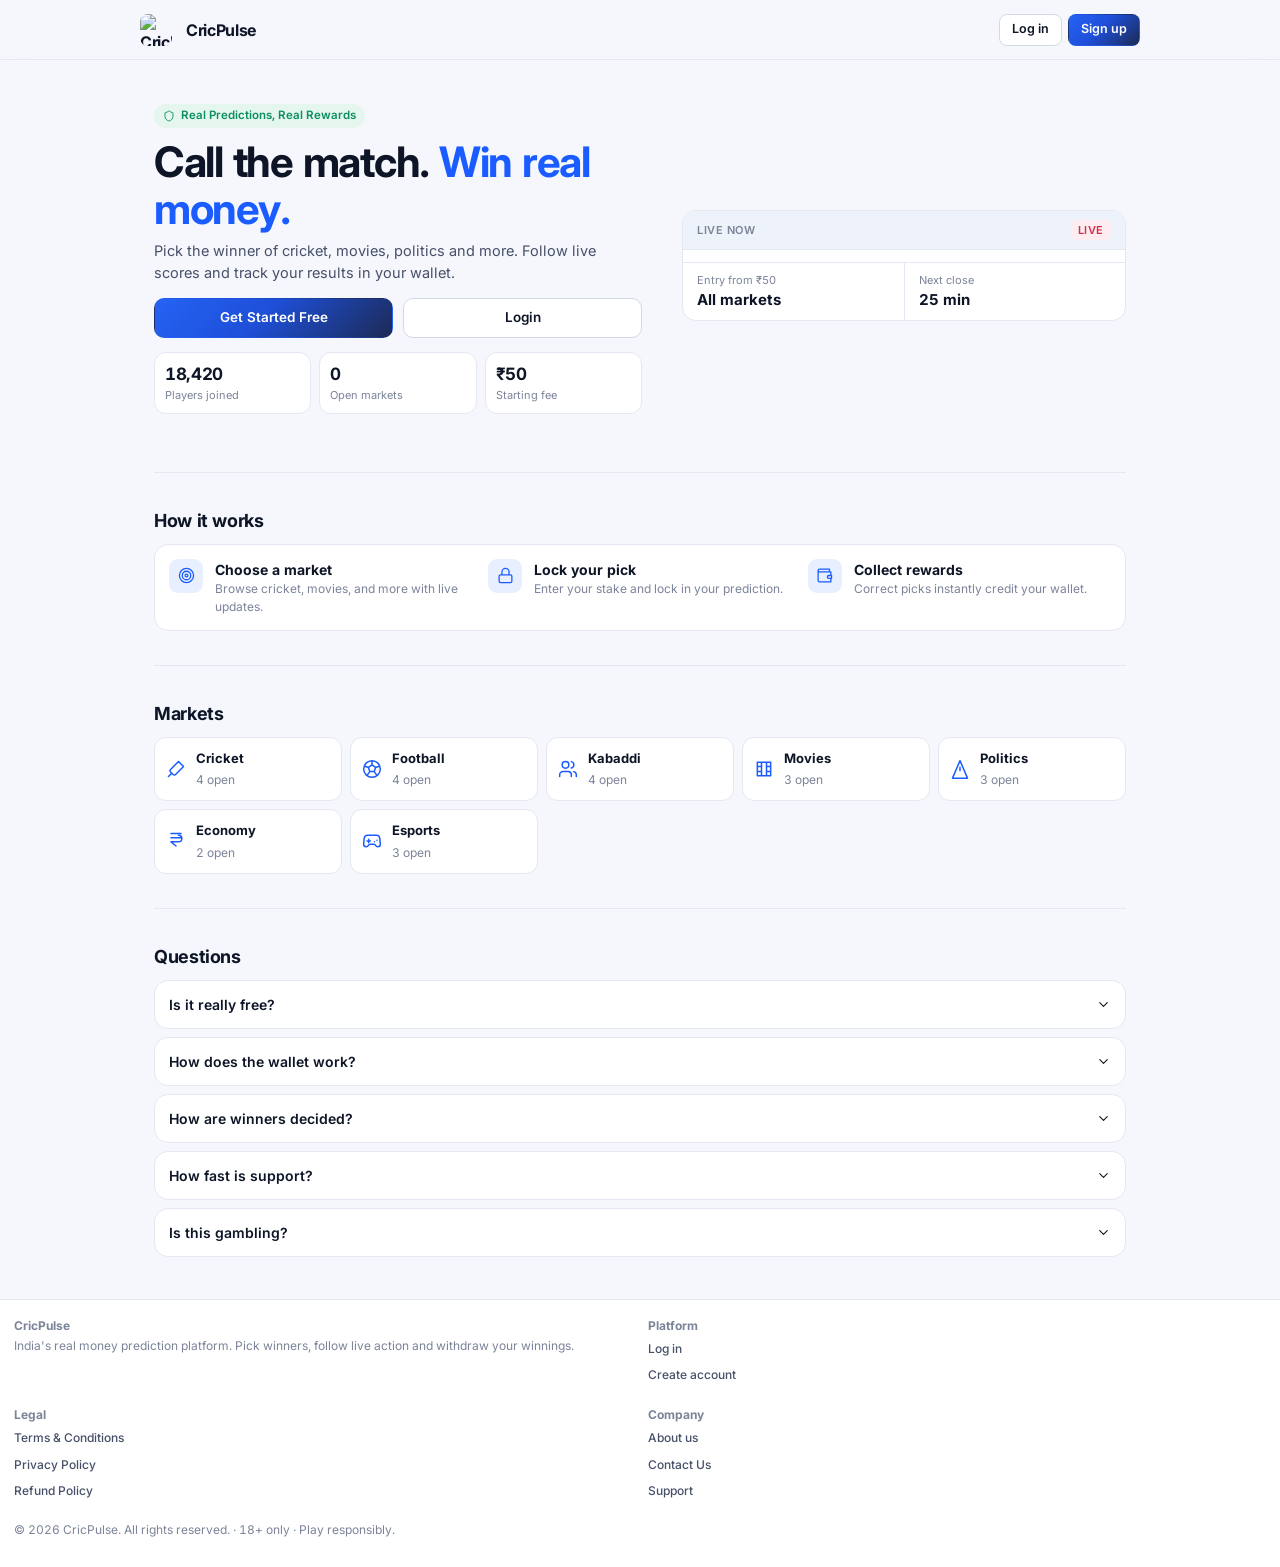
==== commit 7e52330a: "Update index.html" ====
--- a/index.html
+++ b/index.html
@@ -213,7 +213,12 @@
   .c-ov{align-items:center}.c-sheet{border-radius:22px;padding:22px}.c-grab{display:none}
 }
 @media(max-width:380px){.c-tm small{display:none}.c-amt{font-size:33px}.c-cs{display:none}.c-vs{padding:12px}.c-av{width:42px;height:42px}}
-@media(max-width:560px){.c-ev{font-size:19px}.c-vs{grid-template-columns:1fr 1fr;gap:8px}.c-vsp{display:none}.c-tm.b{flex-direction:row;text-align:left}}
+@media(max-width:560px){
+  .c-ev{font-size:19px}
+  .c-vs{padding:10px 8px}
+  .c-vsp{display:inline-flex}
+  .c-tm.b{flex-direction:row-reverse;text-align:right}
+}
 </style>
 </head>
 <body>
@@ -1175,9 +1180,8 @@
   
   // Trigger Live Ping on every render (route change)
   pingLive(false); 
-  
   if (!S.user) {
-    if (["terms","privacy","refund","about","support"].includes(S.pub)) r.innerHTML = legalPage(S.pub);
+    if (["terms","privacy","refund","about","support","contact"].includes(S.pub)) r.innerHTML = legalPage(S.pub);
     else if (S.pub == "auth") r.innerHTML = authV();
     else r.innerHTML = landing();
   } else {
@@ -1623,7 +1627,6 @@
     case "support": 
       if (!S.user) { 
         toast("Please log in first to access Support.", "lock"); 
-        S.pub = "auth"; S.au = "in"; render(); 
         return; 
       }
       S.route = "support"; render(); loadTickets().then(() => render()); scrollTo(0,0); 
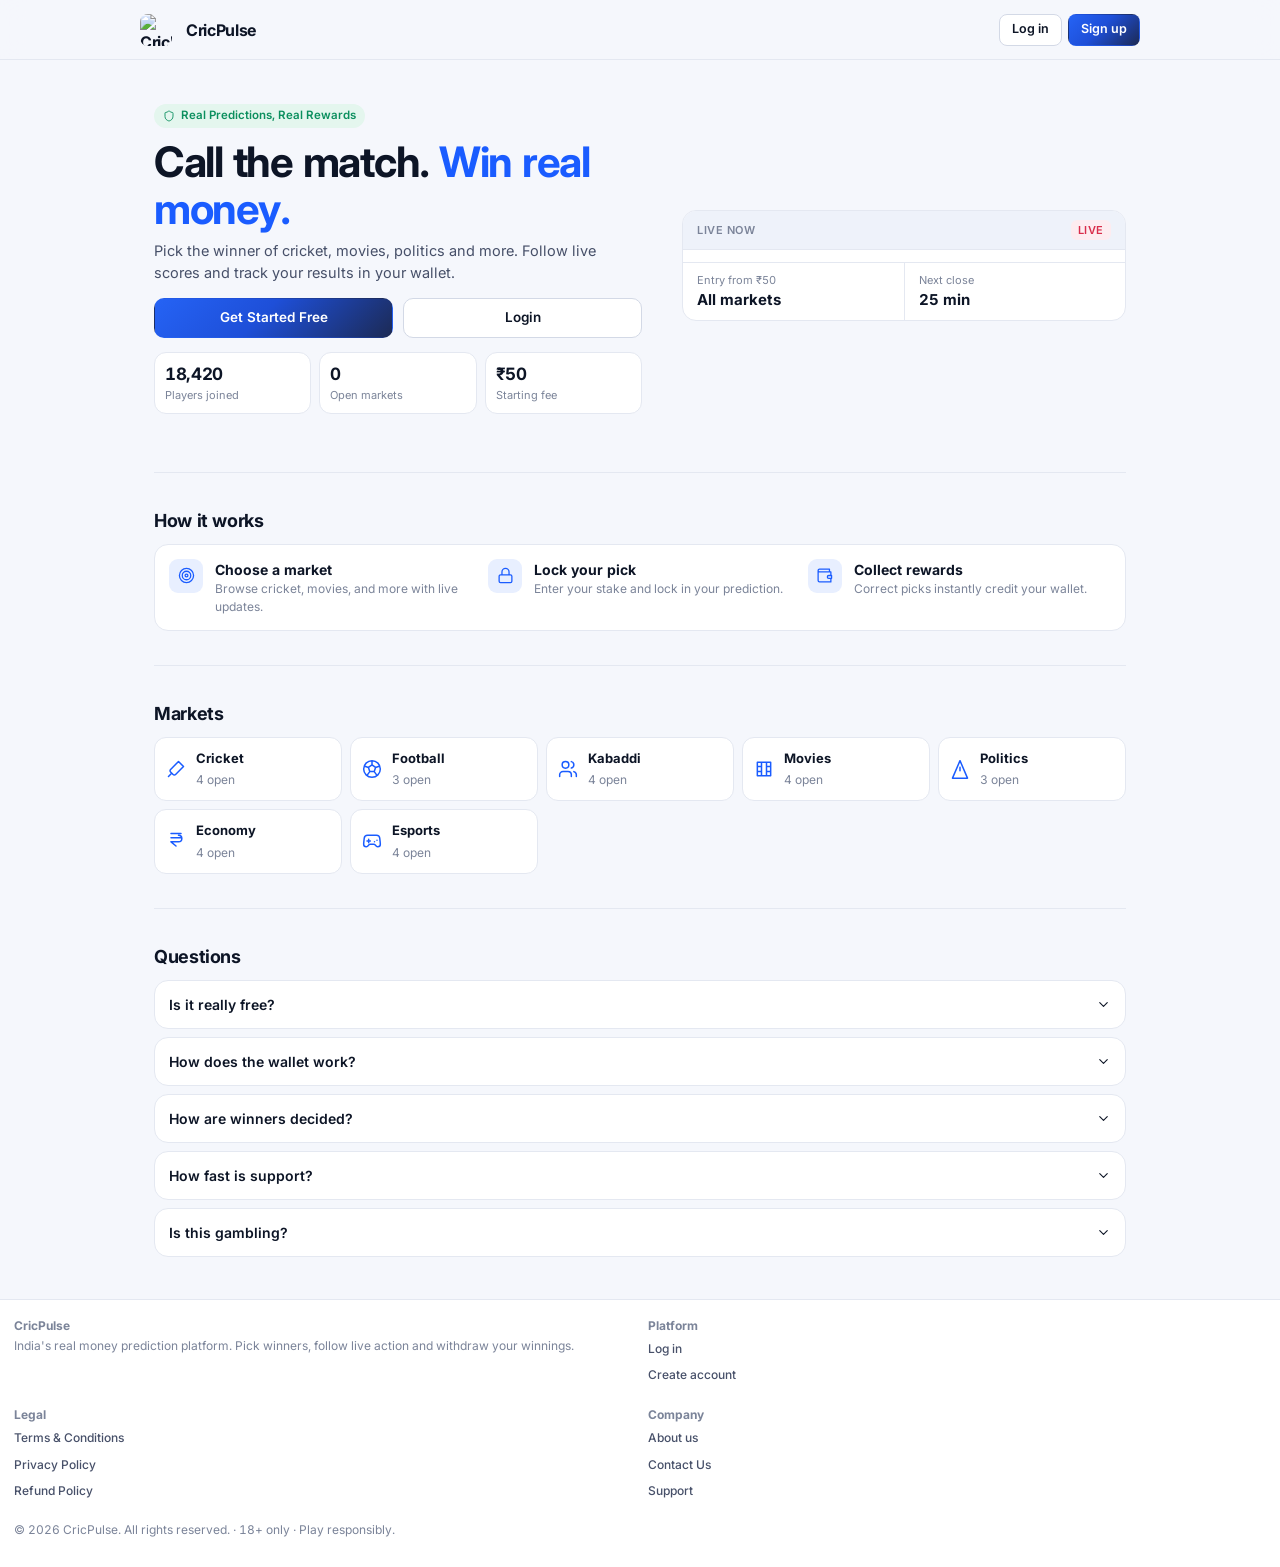
==== commit 368f2330: "Update index.html" ====
--- a/index.html
+++ b/index.html
@@ -310,7 +310,7 @@
 
 const RW = [["10%","FreshBite 10% off","FB10-X7Q2","Food delivery"],["₹50","Cinema snack voucher","SNACK50-K9","Entertainment"],["20%","LearnHub course discount","LEARN20-M4","Education"],["Free","1-month reading app trial","READ1M-ZT","Subscriptions"],["15%","TravelNest booking offer","TRIP15-B8","Travel"]];
 const FAQ = [
-  ["Is it really free?","Yes. Every market is free to enter. There are no payments required to predict."],
+  ["Is it really free?","You can start playing with a small amount of just ₹50! The prize pool grows dynamically as more players join, giving you a massive opportunity to multiply your entry by 5x, 10x, or even more if you secure the Top Ranks."],
   ["How does the wallet work?","A correct pick credits your wallet. You can add funds and withdraw your winnings to your bank."],
   ["How are winners decided?","When a market closes, the official result is compared with your pick."],
   ["How fast is support?","Our support team replies within 30 minutes in the in-app Support Center. You can also reach us on Instagram."],
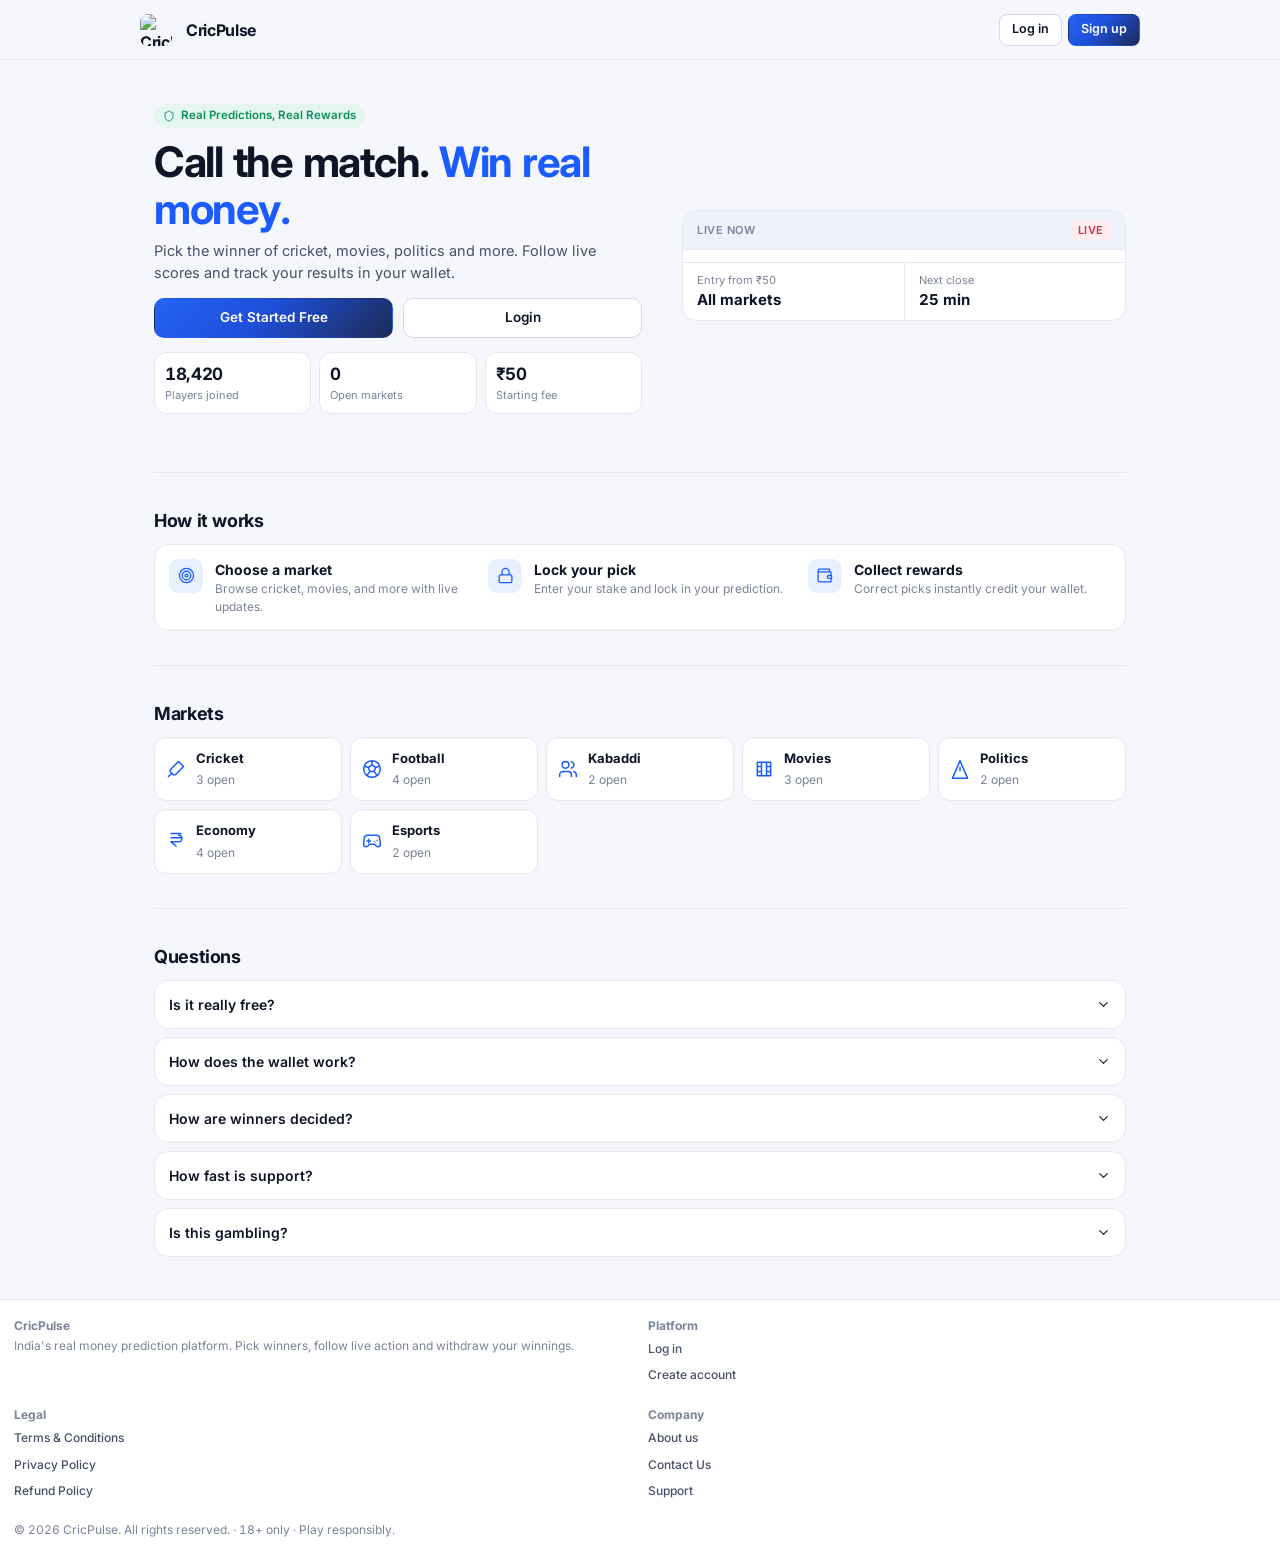
==== commit ecc7f304: "Update index.html" ====
--- a/index.html
+++ b/index.html
@@ -202,6 +202,8 @@
 .c-bt{height:50px;border-radius:14px;font-weight:700;font-size:14.5px;text-align:center;display:flex;align-items:center;justify-content:center;gap:8px;border:1px solid var(--ln2);background:var(--sf)}
 .c-bt.p{background:var(--grad);color:#fff;border:0;box-shadow:0 10px 22px -6px rgba(30,79,216,.5);font-weight:800}.c-bt:disabled{opacity:.7;cursor:wait}
 .c-spin{width:18px;height:18px;border-radius:50%;border:2.5px solid rgba(255,255,255,.35);border-top-color:#fff;animation:sp .7s linear infinite}@keyframes sp{to{transform:rotate(360deg)}}
+.reset-wrap{min-height:100dvh;display:flex;align-items:center;justify-content:center;background:var(--bg);padding:20px}
+.reset-card{background:var(--sf);border:1px solid var(--ln);border-radius:20px;padding:30px;width:100%;max-width:400px;text-align:center;box-shadow:var(--sh)}
 @media(min-width:960px){
   .c-main{display:grid;grid-template-columns:minmax(0,1fr) 380px;gap:20px;align-items:start;padding:24px 16px 40px}
   .c-col-l,.c-col-r{display:flex;flex-direction:column;gap:16px;order:0}
@@ -1904,6 +1906,28 @@
 }
 
 window.addEventListener("load", async () => {
+  // --- INTERCEPT PASSWORD RESET LINK ---
+  const urlParams = new URLSearchParams(window.location.search);
+  const resetToken = urlParams.get('reset');
+  if (resetToken) {
+    document.getElementById("app").innerHTML = `
+      <div class="reset-wrap">
+        <div class="reset-card">
+          <div style="width:50px;height:50px;border-radius:12px;background:var(--acs);color:var(--ac);display:flex;align-items:center;justify-content:center;margin:0 auto 16px">${ic("lock",24)}</div>
+          <h2 style="font-size:22px;margin-bottom:8px">Create New Password</h2>
+          <p class="mut s12" style="margin-bottom:20px">Please enter your new password below. This link is valid for 10 minutes.</p>
+          <div class="fld" style="text-align:left">
+            <label>New Password (min 6 chars)</label>
+            <input type="password" class="inp" id="new-pass" placeholder="Enter new password">
+          </div>
+          <div class="err" id="reset-err" style="text-align:left"></div>
+          <button class="btn p w" id="reset-btn" onclick="submitReset('${resetToken}')">Update Password</button>
+        </div>
+      </div>
+    `;
+    return; // Stop loading the rest of the app
+  }
+
   if (history.state && history.state.route) {
      S.route = history.state.route;
      if (history.state.mid) S.mid = history.state.mid;
@@ -2044,6 +2068,48 @@
     render();
   }
 });
+
+async function submitReset(token) {
+  const pass = document.getElementById("new-pass").value;
+  const err = document.getElementById("reset-err");
+  const btn = document.getElementById("reset-btn");
+
+  if (pass.length < 6) {
+    err.textContent = "Password must be at least 6 characters.";
+    return;
+  }
+
+  btn.disabled = true;
+  btn.innerHTML = '<span class="c-spin"></span> Updating...';
+  err.textContent = "";
+
+  try {
+    const { data, error } = await supabase.rpc('reset_password_with_token', {
+      p_token: token,
+      p_new_password: pass
+    });
+
+    if (error) throw error;
+
+    if (!data.ok) {
+      err.textContent = data.message; // "Link expired" or "Invalid link"
+      btn.disabled = false;
+      btn.textContent = "Update Password";
+      return;
+    }
+
+    // Success!
+    toast("Password updated successfully. Please log in.", "check");
+    setTimeout(() => {
+      window.location.href = window.location.origin; // Redirect to home
+    }, 2000);
+
+  } catch (e) {
+    err.textContent = e.message || "Failed to reset password.";
+    btn.disabled = false;
+    btn.textContent = "Update Password";
+  }
+}
 </script>
 </body>
 </html>
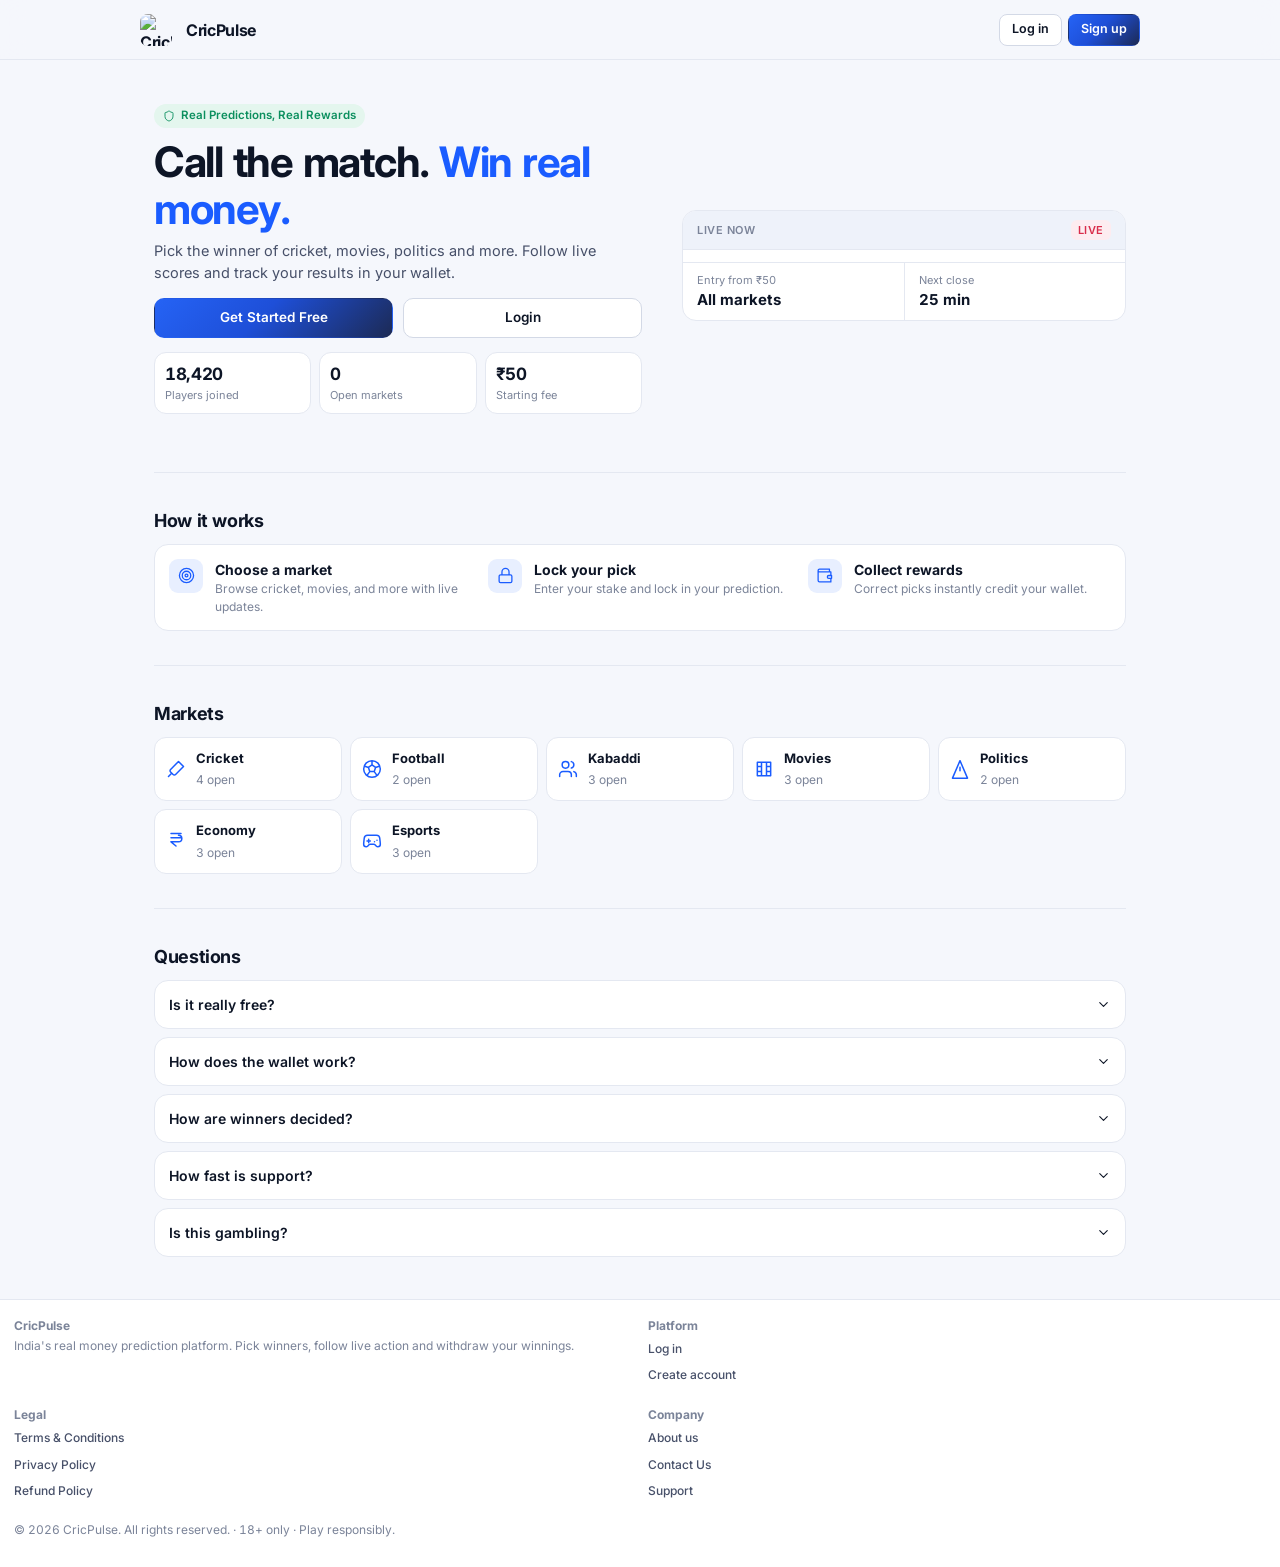
==== commit 351fdc8b: "Update index.html" ====
--- a/index.html
+++ b/index.html
@@ -204,6 +204,10 @@
 .c-spin{width:18px;height:18px;border-radius:50%;border:2.5px solid rgba(255,255,255,.35);border-top-color:#fff;animation:sp .7s linear infinite}@keyframes sp{to{transform:rotate(360deg)}}
 .reset-wrap{min-height:100dvh;display:flex;align-items:center;justify-content:center;background:var(--bg);padding:20px}
 .reset-card{background:var(--sf);border:1px solid var(--ln);border-radius:20px;padding:30px;width:100%;max-width:400px;text-align:center;box-shadow:var(--sh)}
+.pro-timer{display:inline-flex;align-items:center;gap:6px;font-family:monospace;font-size:15px;font-weight:700;padding:6px 12px;border-radius:8px;background:var(--ams);color:var(--am);margin-top:8px;}
+.pro-timer.expired{background:var(--nos);color:var(--no)}
+.reset-wrap{min-height:100dvh;display:flex;align-items:center;justify-content:center;background:var(--bg);padding:20px}
+.reset-card{background:var(--sf);border:1px solid var(--ln);border-radius:20px;padding:30px;width:100%;max-width:400px;text-align:center;box-shadow:var(--sh)}
 @media(min-width:960px){
   .c-main{display:grid;grid-template-columns:minmax(0,1fr) 380px;gap:20px;align-items:start;padding:24px 16px 40px}
   .c-col-l,.c-col-r{display:flex;flex-direction:column;gap:16px;order:0}
@@ -1910,21 +1914,76 @@
   const urlParams = new URLSearchParams(window.location.search);
   const resetToken = urlParams.get('reset');
   if (resetToken) {
-    document.getElementById("app").innerHTML = `
-      <div class="reset-wrap">
-        <div class="reset-card">
-          <div style="width:50px;height:50px;border-radius:12px;background:var(--acs);color:var(--ac);display:flex;align-items:center;justify-content:center;margin:0 auto 16px">${ic("lock",24)}</div>
-          <h2 style="font-size:22px;margin-bottom:8px">Create New Password</h2>
-          <p class="mut s12" style="margin-bottom:20px">Please enter your new password below. This link is valid for 10 minutes.</p>
-          <div class="fld" style="text-align:left">
-            <label>New Password (min 6 chars)</label>
-            <input type="password" class="inp" id="new-pass" placeholder="Enter new password">
+    document.getElementById("app").innerHTML = `<div class="reset-wrap"><div class="reset-card"><div class="c-spin" style="margin:0 auto"></div></div></div>`;
+    
+    // Verify token and get email/expiry
+    try {
+      const { data, error } = await supabase.rpc('verify_reset_token', { p_token: resetToken });
+      
+      if (error || !data || !data.ok) {
+        document.getElementById("app").innerHTML = `
+          <div class="reset-wrap">
+            <div class="reset-card">
+              <div style="width:50px;height:50px;border-radius:12px;background:var(--nos);color:var(--no);display:flex;align-items:center;justify-content:center;margin:0 auto 16px">${ic("x",24)}</div>
+              <h2 style="font-size:22px;margin-bottom:8px">Link Invalid</h2>
+              <p class="mut s12" style="margin-bottom:20px">${data && data.message ? data.message : "This link is invalid or has expired."}</p>
+              <a href="/" class="btn p w">Go to Homepage</a>
+            </div>
           </div>
-          <div class="err" id="reset-err" style="text-align:left"></div>
-          <button class="btn p w" id="reset-btn" onclick="submitReset('${resetToken}')">Update Password</button>
+        `;
+        return;
+      }
+
+      // Token is valid! Show the form with email and timer
+      const expTime = new Date(data.expires_at).getTime();
+      
+      document.getElementById("app").innerHTML = `
+        <div class="reset-wrap">
+          <div class="reset-card">
+            <div style="width:50px;height:50px;border-radius:12px;background:var(--acs);color:var(--ac);display:flex;align-items:center;justify-content:center;margin:0 auto 16px">${ic("lock",24)}</div>
+            <h2 style="font-size:22px;margin-bottom:8px">Create New Password</h2>
+            <p class="mut s12" style="margin-bottom:12px">You are resetting the password for:</p>
+            <div style="background:var(--s2);padding:10px;border-radius:8px;font-weight:600;font-size:14px;margin-bottom:16px;word-break:break-all">${esc(data.email)}</div>
+            
+            <div style="margin-bottom:20px">
+              <span class="pro-timer" id="user-timer">10:00</span>
+            </div>
+
+            <div class="fld" style="text-align:left">
+              <label>New Password (min 6 chars)</label>
+              <input type="password" class="inp" id="new-pass" placeholder="Enter new password">
+            </div>
+            <div class="err" id="reset-err" style="text-align:left"></div>
+            <button class="btn p w" id="reset-btn" onclick="submitReset('${resetToken}')">Update Password</button>
+          </div>
         </div>
-      </div>
-    `;
+      `;
+
+      // Start Timer
+      const timerEl = document.getElementById("user-timer");
+      const btn = document.getElementById("reset-btn");
+      const interval = setInterval(() => {
+        const now = Date.now();
+        const diff = expTime - now;
+        
+        if (diff <= 0) {
+          timerEl.textContent = "Expired";
+          timerEl.classList.add("expired");
+          btn.disabled = true;
+          btn.textContent = "Link Expired";
+          clearInterval(interval);
+          return;
+        }
+        
+        const m = Math.floor(diff / 60000);
+        const s = Math.floor((diff % 60000) / 1000);
+        timerEl.textContent = `${String(m).padStart(2,'0')}:${String(s).padStart(2,'0')}`;
+      }, 1000);
+
+    } catch(e) {
+      document.getElementById("app").innerHTML = `<div class="reset-wrap"><div class="reset-card"><p class="mut">Error verifying link. Please request a new one.</p></div></div>`;
+    }
+    
     return; // Stop loading the rest of the app
   }
 
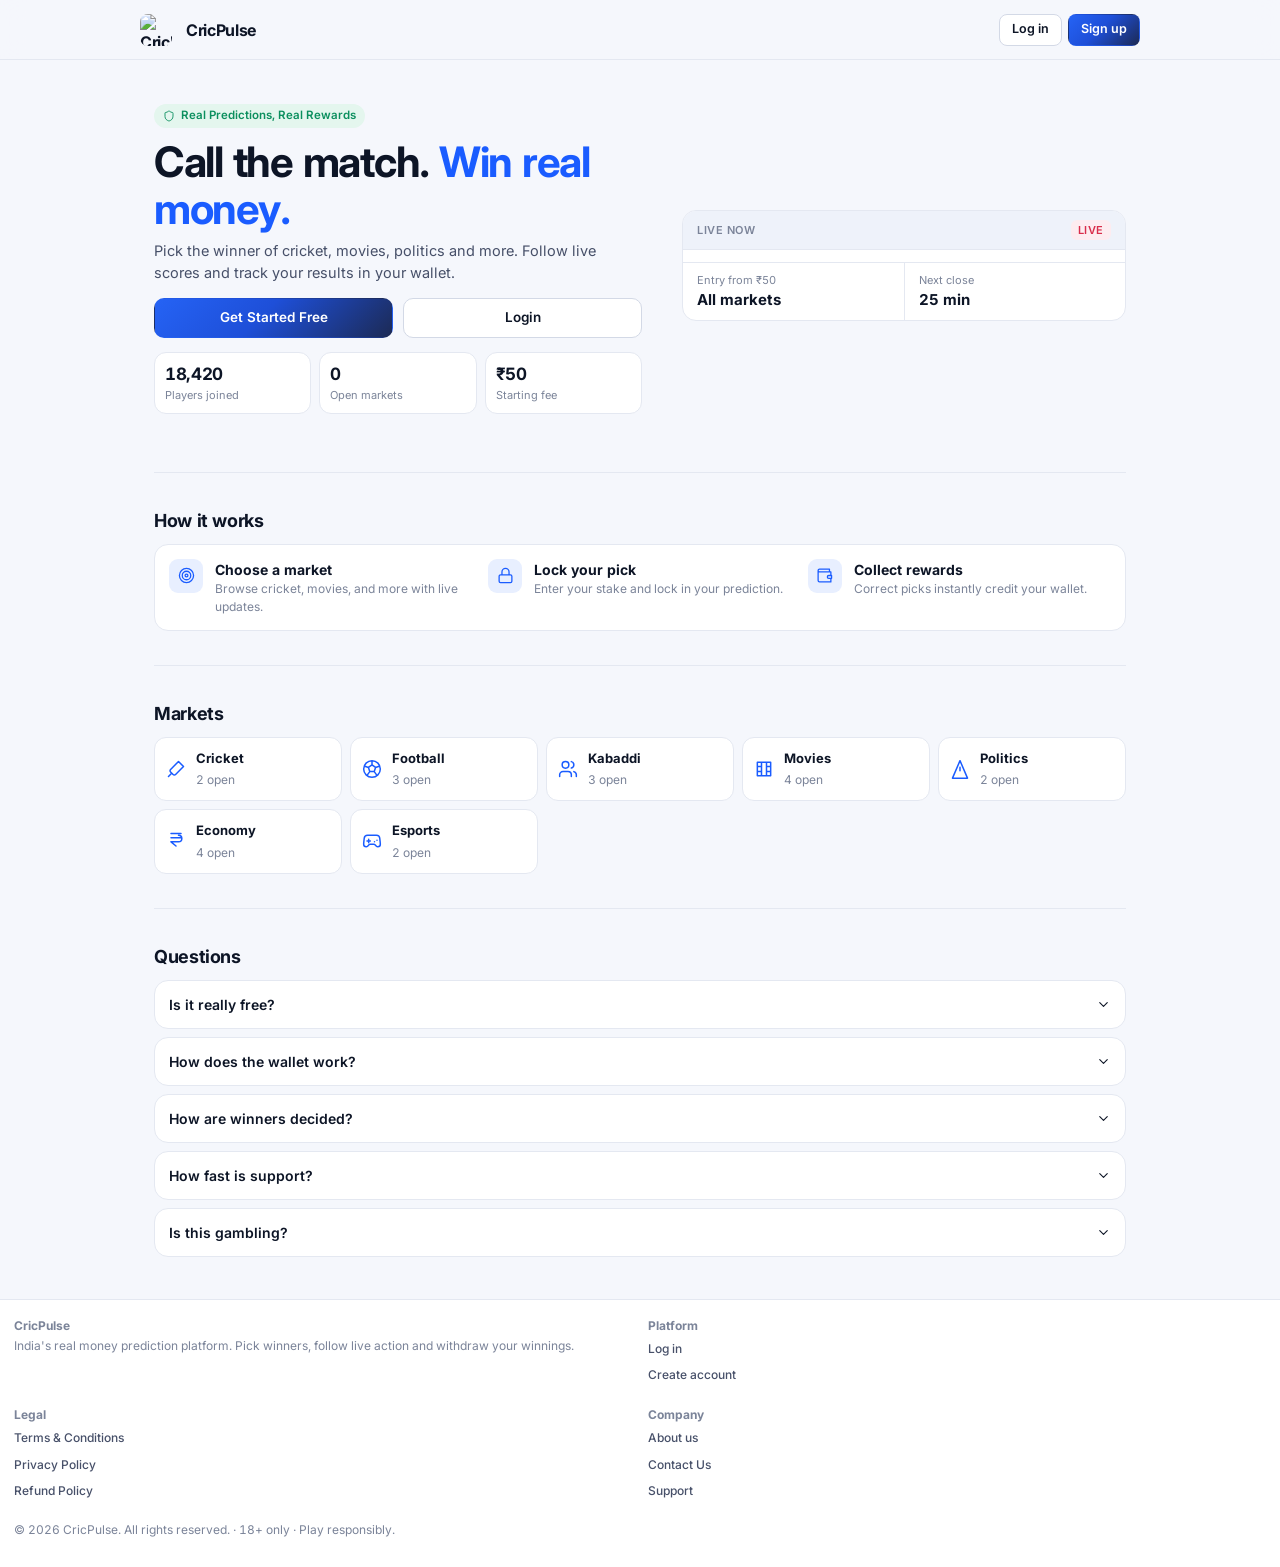
==== commit 2fe29572: "Update index.html" ====
--- a/index.html
+++ b/index.html
@@ -35,6 +35,10 @@
 .inp{width:100%;height:44px;padding:0 12px;background:var(--sf);border:1px solid var(--ln2);border-radius:10px;font-size:16px}.inp:focus{outline:0;border-color:var(--ac);box-shadow:0 0 0 3px var(--acs)}
 textarea.inp{height:auto;min-height:80px;padding:10px 12px;resize:vertical}
 .fld{margin-bottom:12px}.fld label{display:block;font-size:12px;font-weight:500;color:var(--i2);margin-bottom:4px}.err{min-height:18px;color:var(--no);font-size:12px;margin-bottom:6px}
+.pw-wrap { position: relative; display: flex; align-items: center; }
+.pw-wrap .inp { width: 100%; padding-right: 40px; }
+.pw-toggle { position: absolute; right: 12px; background: none; border: none; color: var(--i3); cursor: pointer; padding: 4px; display: flex; align-items: center; justify-content: center; border-radius: 4px; transition: color 0.2s, background 0.2s; }
+.pw-toggle:hover { color: var(--ink); background: var(--s2); }
 .pill{display:inline-flex;align-items:center;height:20px;padding:0 7px;border-radius:6px;font-size:11px;font-weight:600;background:var(--s2);color:var(--i2);white-space:nowrap}.pill.ok{background:var(--oks);color:var(--ok)}.pill.no{background:var(--nos);color:var(--no)}.pill.am{background:var(--ams);color:var(--am)}
 .chips{display:flex;gap:6px;overflow-x:auto;margin:0 -14px 10px;padding:0 14px;scrollbar-width:none}.chips::-webkit-scrollbar{display:none}
 .chip{flex:none;height:34px;padding:0 13px;border-radius:9px;border:1px solid var(--ln2);background:var(--sf);color:var(--i2);font-size:13px;font-weight:500;display:inline-flex;align-items:center;gap:6px;white-space:nowrap}.chip.on{background:var(--ink);color:var(--bg);border-color:var(--ink)}
@@ -486,7 +490,15 @@
   <div class="auth"><div class="card"><h2 style="font-size:22px;letter-spacing:-.02em">${up?"Create your account":"Welcome back"}</h2><p class="mut" style="margin-top:2px">Free to join. Real money rewards.</p><div class="tabs"><button class="${up?"":"on"}" data-a="auth" data-v="in">Log in</button><button class="${up?"on":""}" data-a="auth" data-v="up">Sign up</button></div>
   ${up ? '<div class="fld"><label for="an">Full name</label><input class="inp" id="an" autocomplete="name"></div>' : ""}
   <div class="fld"><label for="ae">Email</label><input class="inp" id="ae" type="email" autocomplete="email" inputmode="email"></div>
-  <div class="fld"><label for="ap">Password</label><input class="inp" id="ap" type="password" autocomplete="${up?"new-password":"current-password"}"></div>
+  <div class="fld">
+    <label for="ap">Password</label>
+    <div class="pw-wrap">
+      <input class="inp" id="ap" type="password" autocomplete="${up?"new-password":"current-password"}">
+      <button type="button" class="pw-toggle" onclick="togglePassword('ap', this)" aria-label="Toggle password visibility">
+        <svg width="18" height="18" viewBox="0 0 24 24" fill="none" stroke="currentColor" stroke-width="2" stroke-linecap="round" stroke-linejoin="round"><path d="M1 12s4-8 11-8 11 8 11 8-4 8-11 8-11-8-11-8z"/><circle cx="12" cy="12" r="3"/></svg>
+      </button>
+    </div>
+  </div>
   <div class="err" id="er"></div>
   <button class="btn p w" data-a="subm" ${S.authBusy?"disabled":""}>${S.authBusy?"Please wait…":(up?"Create account":"Log in")}</button>
   <div class="divider">or</div>
@@ -1909,6 +1921,19 @@
     }).subscribe();
 }
 
+window.togglePassword = function(inputId, btn) {
+  const input = document.getElementById(inputId);
+  if (!input) return;
+  
+  if (input.type === "password") {
+    input.type = "text";
+    btn.innerHTML = `<svg width="18" height="18" viewBox="0 0 24 24" fill="none" stroke="currentColor" stroke-width="2" stroke-linecap="round" stroke-linejoin="round"><path d="M17.94 17.94A10.07 10.07 0 0 1 12 20c-7 0-11-8-11-8a18.45 18.45 0 0 1 5.06-5.94M9.9 4.24A9.12 9.12 0 0 1 12 4c7 0 11 8 11 8a18.5 18.5 0 0 1-2.16 3.19m-6.72-1.07a3 3 0 1 1-4.24-4.24M1 1l22 22"/></svg>`;
+  } else {
+    input.type = "password";
+    btn.innerHTML = `<svg width="18" height="18" viewBox="0 0 24 24" fill="none" stroke="currentColor" stroke-width="2" stroke-linecap="round" stroke-linejoin="round"><path d="M1 12s4-8 11-8 11 8 11 8-4 8-11 8-11-8-11-8z"/><circle cx="12" cy="12" r="3"/></svg>`;
+  }
+};
+
 window.addEventListener("load", async () => {
   // --- INTERCEPT PASSWORD RESET LINK ---
   const urlParams = new URLSearchParams(window.location.search);
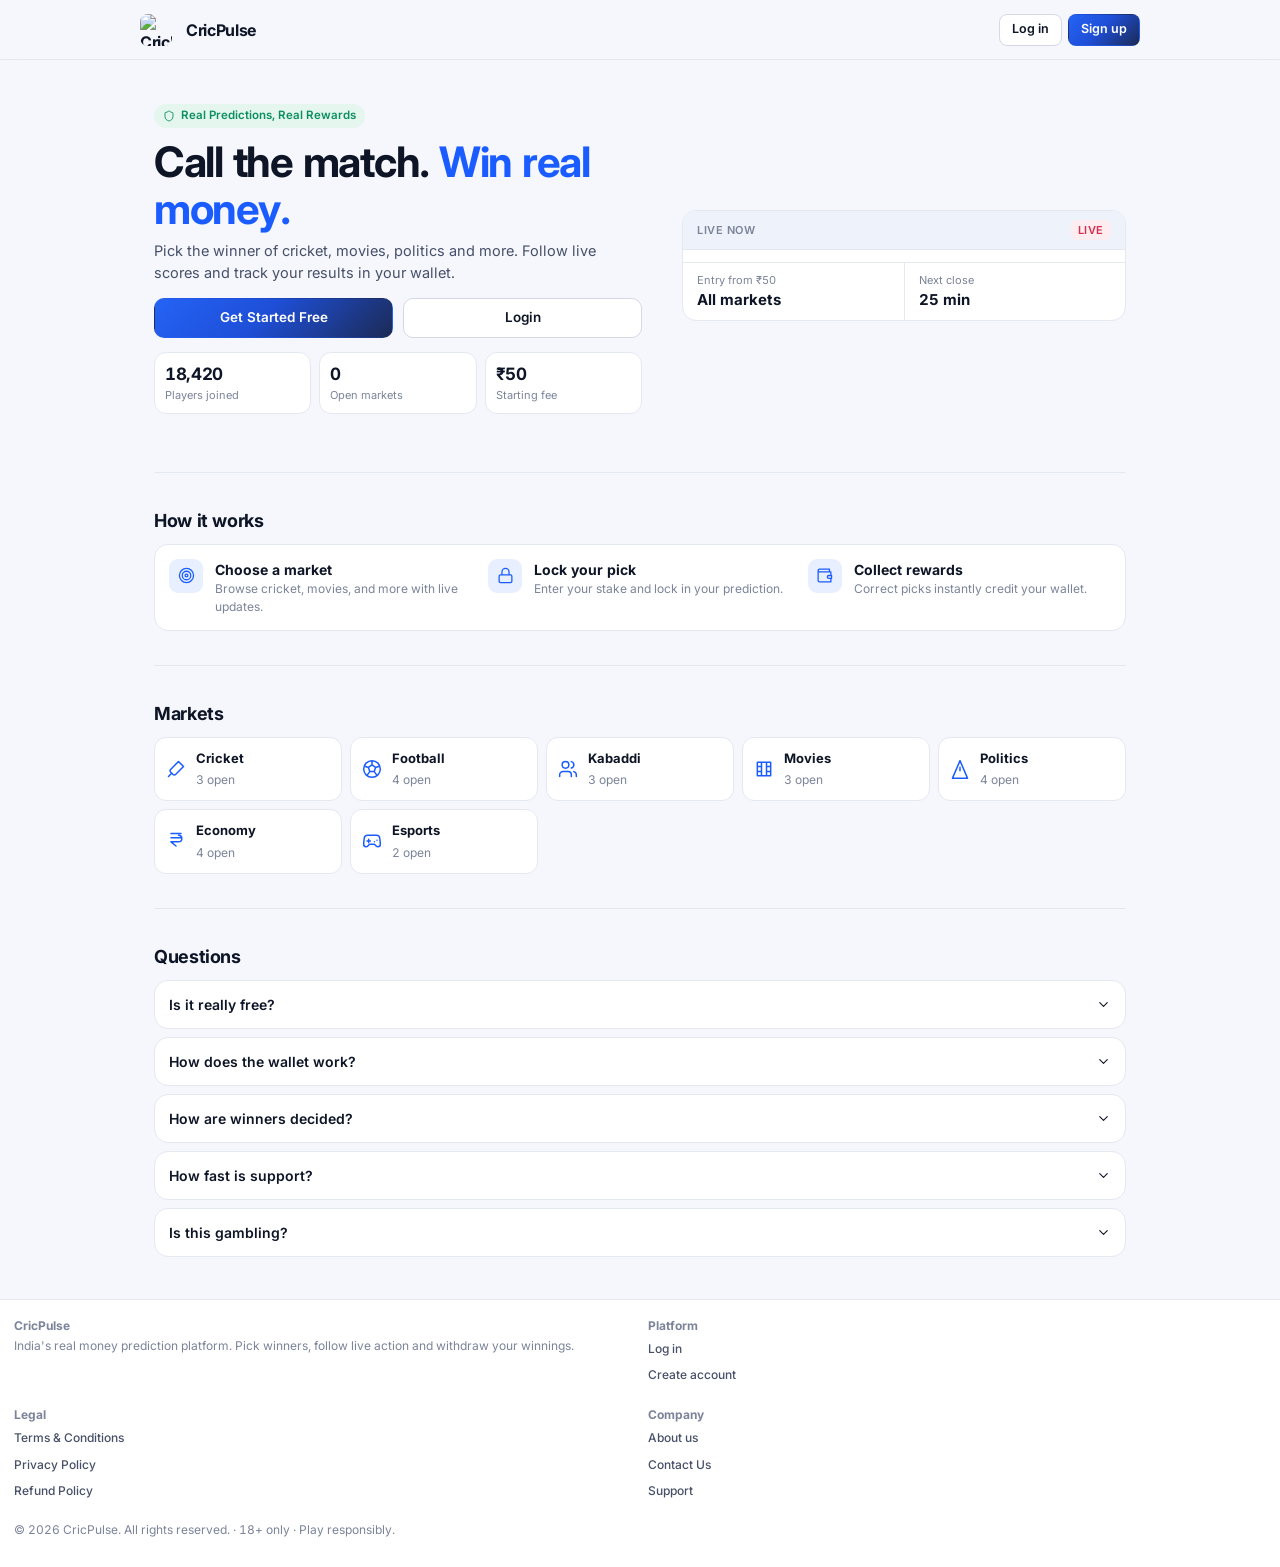
==== commit 91951b85: "Update index.html" ====
--- a/index.html
+++ b/index.html
@@ -33,6 +33,13 @@
 .dot{position:absolute;top:-5px;right:-5px;min-width:16px;height:16px;padding:0 4px;border-radius:8px;background:var(--no);color:#fff;font-size:10px;font-weight:700;display:grid;place-items:center}
 .card{background:var(--sf);border:1px solid var(--ln);border-radius:14px;padding:14px}.card h3{font-size:14px;font-weight:600;margin-bottom:8px}.card .bt h3{margin:0}
 .inp{width:100%;height:44px;padding:0 12px;background:var(--sf);border:1px solid var(--ln2);border-radius:10px;font-size:16px}.inp:focus{outline:0;border-color:var(--ac);box-shadow:0 0 0 3px var(--acs)}
+.pw-wrap { position: relative; display: flex; align-items: center; }
+.pw-wrap .inp { width: 100%; padding-right: 40px; }
+/* Balance font sizes for password field */
+.pw-input[type="password"] { font-size: 16px; letter-spacing: 3px; }
+.pw-input[type="text"] { font-size: 17px; letter-spacing: normal; }
+.pw-toggle { position: absolute; right: 10px; background: none; border: none; color: var(--i3); cursor: pointer; padding: 4px; display: flex; align-items: center; justify-content: center; border-radius: 4px; transition: color 0.2s, background 0.2s; }
+.pw-toggle:hover { color: var(--ink); background: var(--s2); }
 textarea.inp{height:auto;min-height:80px;padding:10px 12px;resize:vertical}
 .fld{margin-bottom:12px}.fld label{display:block;font-size:12px;font-weight:500;color:var(--i2);margin-bottom:4px}.err{min-height:18px;color:var(--no);font-size:12px;margin-bottom:6px}
 .pw-wrap { position: relative; display: flex; align-items: center; }
@@ -491,11 +498,12 @@
   ${up ? '<div class="fld"><label for="an">Full name</label><input class="inp" id="an" autocomplete="name"></div>' : ""}
   <div class="fld"><label for="ae">Email</label><input class="inp" id="ae" type="email" autocomplete="email" inputmode="email"></div>
   <div class="fld">
+  <div class="fld">
     <label for="ap">Password</label>
     <div class="pw-wrap">
-      <input class="inp" id="ap" type="password" autocomplete="${up?"new-password":"current-password"}">
+      <input class="inp pw-input" id="ap" type="password" autocomplete="${up?"new-password":"current-password"}">
       <button type="button" class="pw-toggle" onclick="togglePassword('ap', this)" aria-label="Toggle password visibility">
-        <svg width="18" height="18" viewBox="0 0 24 24" fill="none" stroke="currentColor" stroke-width="2" stroke-linecap="round" stroke-linejoin="round"><path d="M1 12s4-8 11-8 11 8 11 8-4 8-11 8-11-8-11-8z"/><circle cx="12" cy="12" r="3"/></svg>
+        <svg width="15" height="15" viewBox="0 0 24 24" fill="none" stroke="currentColor" stroke-width="2" stroke-linecap="round" stroke-linejoin="round"><path d="M1 12s4-8 11-8 11 8 11 8-4 8-11 8-11-8-11-8z"/><circle cx="12" cy="12" r="3"/></svg>
       </button>
     </div>
   </div>
@@ -1927,10 +1935,10 @@
   
   if (input.type === "password") {
     input.type = "text";
-    btn.innerHTML = `<svg width="18" height="18" viewBox="0 0 24 24" fill="none" stroke="currentColor" stroke-width="2" stroke-linecap="round" stroke-linejoin="round"><path d="M17.94 17.94A10.07 10.07 0 0 1 12 20c-7 0-11-8-11-8a18.45 18.45 0 0 1 5.06-5.94M9.9 4.24A9.12 9.12 0 0 1 12 4c7 0 11 8 11 8a18.5 18.5 0 0 1-2.16 3.19m-6.72-1.07a3 3 0 1 1-4.24-4.24M1 1l22 22"/></svg>`;
+    btn.innerHTML = `<svg width="15" height="15" viewBox="0 0 24 24" fill="none" stroke="currentColor" stroke-width="2" stroke-linecap="round" stroke-linejoin="round"><path d="M17.94 17.94A10.07 10.07 0 0 1 12 20c-7 0-11-8-11-8a18.45 18.45 0 0 1 5.06-5.94M9.9 4.24A9.12 9.12 0 0 1 12 4c7 0 11 8 11 8a18.5 18.5 0 0 1-2.16 3.19m-6.72-1.07a3 3 0 1 1-4.24-4.24M1 1l22 22"/></svg>`;
   } else {
     input.type = "password";
-    btn.innerHTML = `<svg width="18" height="18" viewBox="0 0 24 24" fill="none" stroke="currentColor" stroke-width="2" stroke-linecap="round" stroke-linejoin="round"><path d="M1 12s4-8 11-8 11 8 11 8-4 8-11 8-11-8-11-8z"/><circle cx="12" cy="12" r="3"/></svg>`;
+    btn.innerHTML = `<svg width="15" height="15" viewBox="0 0 24 24" fill="none" stroke="currentColor" stroke-width="2" stroke-linecap="round" stroke-linejoin="round"><path d="M1 12s4-8 11-8 11 8 11 8-4 8-11 8-11-8-11-8z"/><circle cx="12" cy="12" r="3"/></svg>`;
   }
 };
 
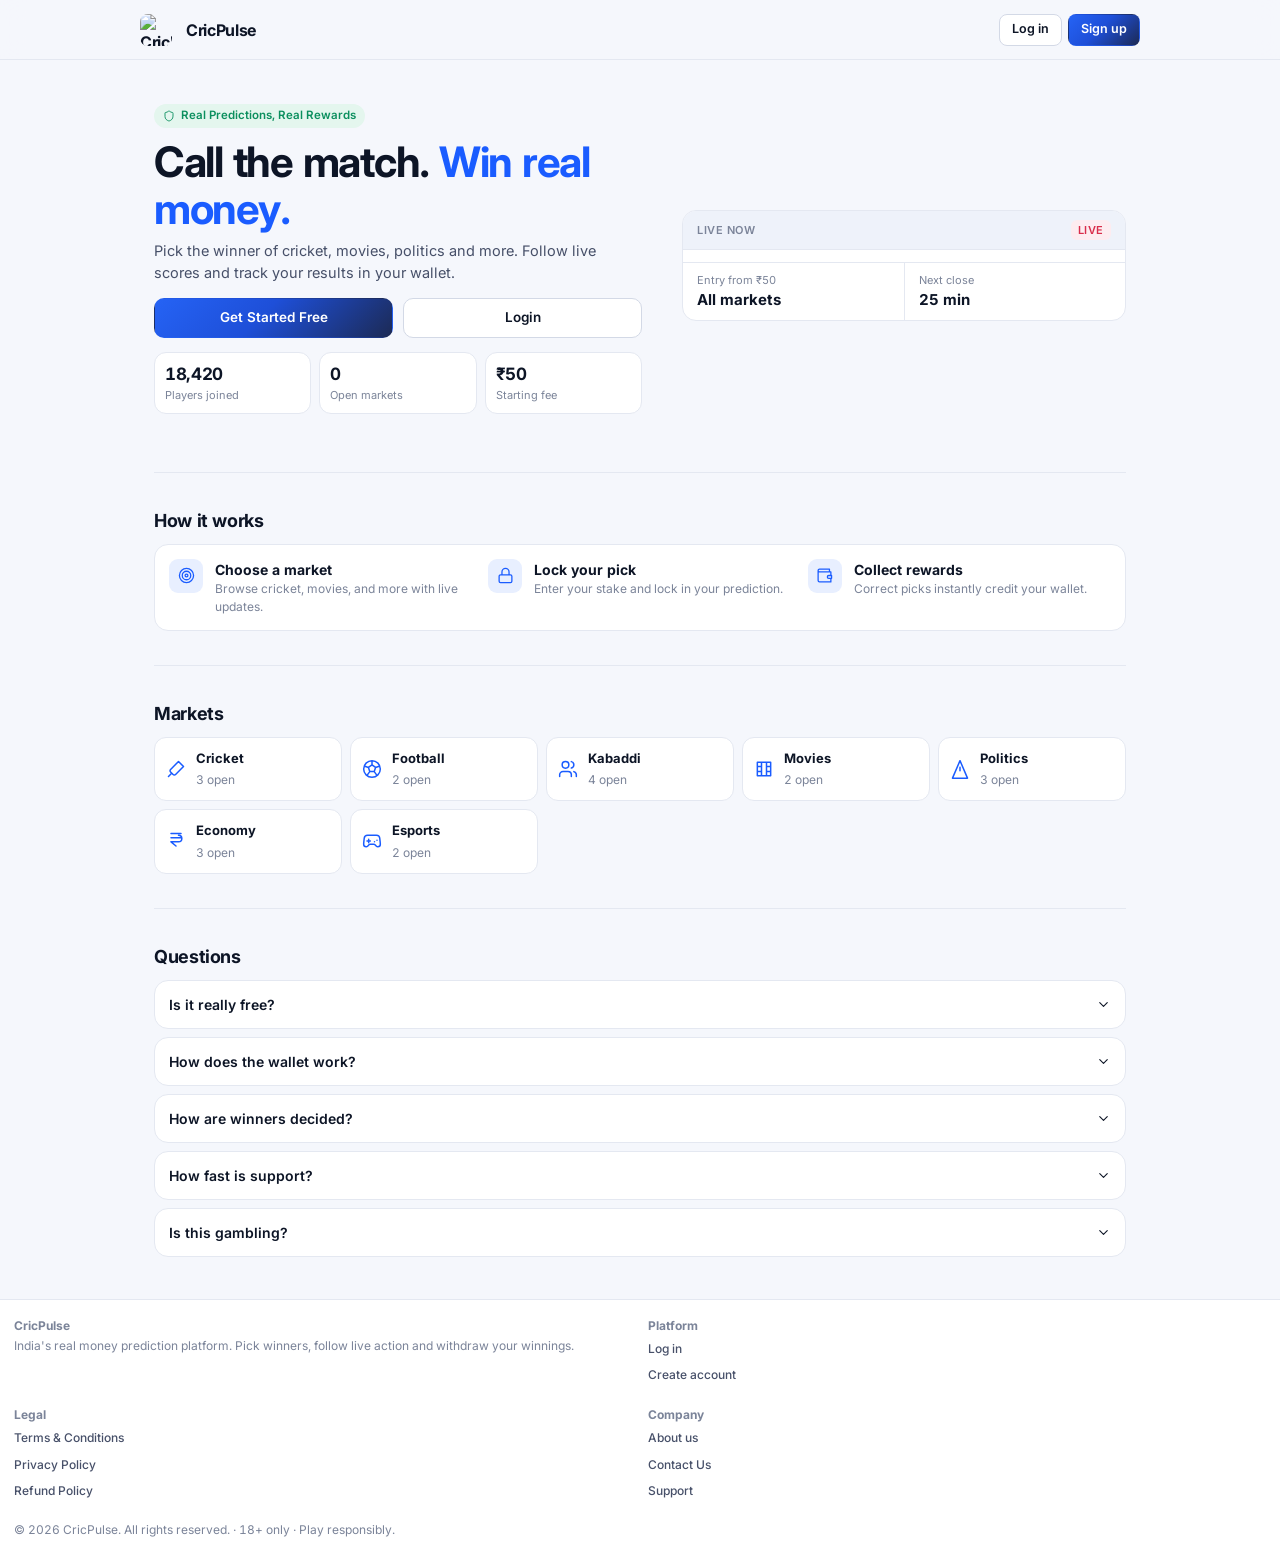
==== commit 8f5a8df9: "Update index.html" ====
--- a/index.html
+++ b/index.html
@@ -94,7 +94,40 @@
 .cats{display:grid;grid-template-columns:1fr 1fr;gap:8px}.cats>div{display:flex;align-items:center;gap:10px;padding:11px;border:1px solid var(--ln);border-radius:12px;background:var(--sf)}.cats svg{color:var(--ac)}.cats b{display:block;font-size:13px}
 .foot{padding:16px 14px calc(26px + env(safe-area-inset-bottom));font-size:12px;color:var(--i3);border-top:1px solid var(--ln);background:var(--sf);line-height:1.7}
 .foot a,.foot button{color:var(--i2);text-decoration:none;display:block;padding:3px 0;font-weight:500}.foot a:hover,.foot button:hover{color:var(--ac)}
-.auth{display:grid;place-items:center;padding:18px 14px;min-height:calc(100dvh - 62px)}.auth .card{width:100%;max-width:400px;padding:20px}
+/* ===== Modern Professional Auth UI ===== */
+.auth{display:flex;align-items:center;justify-content:center;padding:16px 14px;min-height:calc(100dvh - 60px);background:radial-gradient(ellipse at top, rgba(26,92,255,0.08), transparent 70%)}
+.auth-box{width:100%;max-width:410px;background:var(--sf);border:1px solid var(--ln);border-radius:24px;padding:28px 22px;box-shadow:0 20px 45px -15px rgba(13,21,38,0.08)}
+.auth-header{text-align:center;margin-bottom:20px}
+.auth-badge{display:inline-flex;align-items:center;gap:6px;padding:4px 12px;background:var(--acs);color:var(--ac);font-size:12px;font-weight:700;border-radius:99px;margin-bottom:12px}
+.auth-title{font-size:24px;font-weight:800;letter-spacing:-0.03em;color:var(--ink);margin-bottom:6px}
+.auth-sub{font-size:13px;color:var(--i2);line-height:1.4}
+.auth-tabs{display:flex;background:var(--s2);padding:4px;border-radius:12px;margin-bottom:18px}
+.auth-tab{flex:1;height:38px;border-radius:9px;font-size:13.5px;font-weight:600;color:var(--i2);text-align:center;display:flex;align-items:center;justify-content:center;transition:all .18s ease}
+.auth-tab.on{background:var(--sf);color:var(--ink);box-shadow:0 2px 8px rgba(13,21,38,0.06)}
+.auth-google-btn{display:flex;align-items:center;justify-content:center;gap:12px;width:100%;height:48px;border-radius:12px;border:1.5px solid var(--ln2);background:var(--sf);color:var(--ink);font-weight:600;font-size:14px;box-shadow:0 2px 6px rgba(0,0,0,0.02);transition:all .15s ease}
+.auth-google-btn:hover{background:var(--s2);border-color:var(--i3)}
+.auth-google-btn:active{transform:scale(0.99)}
+.auth-divider{display:flex;align-items:center;gap:12px;margin:18px 0;color:var(--i3);font-size:12px;text-transform:uppercase;letter-spacing:0.04em}
+.auth-divider:before,.auth-divider:after{content:"";flex:1;height:1px;background:var(--ln)}
+.auth-fld{margin-bottom:14px}
+.auth-fld label{display:block;font-size:12.5px;font-weight:600;color:var(--ink);margin-bottom:6px}
+.auth-inp-wrap{position:relative;display:flex;align-items:center}
+.auth-inp-icon{position:absolute;left:14px;color:var(--i3);pointer-events:none;display:flex;align-items:center}
+.auth-inp{width:100%;height:46px;padding:0 14px 0 42px;background:var(--s2);border:1.5px solid transparent;border-radius:12px;font-size:14px;color:var(--ink);transition:all .15s ease}
+.auth-inp:focus{outline:none;background:var(--sf);border-color:var(--ac);box-shadow:0 0 0 3px var(--acs)}
+.auth-inp.pw{padding-right:42px}
+.auth-pw-eye{position:absolute;right:12px;background:none;border:none;color:var(--i3);cursor:pointer;padding:6px;display:flex;align-items:center}
+.auth-opt-row{display:flex;justify-content:space-between;align-items:center;font-size:12.5px;margin:10px 0 16px}
+.auth-remember{display:flex;align-items:center;gap:6px;color:var(--i2);cursor:pointer}
+.auth-remember input{cursor:pointer;accent-color:var(--ac)}
+.auth-forgot{color:var(--ac);font-weight:600;cursor:pointer;text-decoration:none}
+.auth-btn{width:100%;height:48px;border-radius:12px;background:var(--grad);color:#fff;font-size:15px;font-weight:700;display:flex;align-items:center;justify-content:center;box-shadow:0 8px 20px rgba(26,92,255,0.25);transition:opacity .15s}
+.auth-btn:active{opacity:0.9}
+.auth-btn:disabled{opacity:0.5;cursor:not-allowed}
+.auth-switch{text-align:center;font-size:13px;color:var(--i2);margin-top:18px}
+.auth-switch-link{color:var(--ac);font-weight:700;cursor:pointer;margin-left:4px}
+.auth-guest{text-align:center;margin-top:12px}
+.auth-guest button{font-size:12px;color:var(--i3);font-weight:500;text-decoration:underline}
 .tabs{display:flex;gap:2px;padding:3px;background:var(--s2);border-radius:10px;margin:14px 0}.tabs button{flex:1;height:32px;border-radius:8px;font-size:13px;font-weight:500;color:var(--i2);text-align:center}.tabs button.on{background:var(--sf);color:var(--ink);box-shadow:0 1px 3px rgba(0,0,0,.08)}
 details p{color:var(--i2);font-size:13px;padding-bottom:10px}
 .divider{display:flex;align-items:center;gap:10px;margin:14px 0;color:var(--i3);font-size:12px}.divider:before,.divider:after{content:"";flex:1;height:1px;background:var(--ln)}
@@ -493,26 +526,86 @@
 
 function authV() {
   const up = S.au == "up";
-  return `<header class="pub">${brand}<button class="btn sm" data-a="home0">Back</button></header>
-  <div class="auth"><div class="card"><h2 style="font-size:22px;letter-spacing:-.02em">${up?"Create your account":"Welcome back"}</h2><p class="mut" style="margin-top:2px">Free to join. Real money rewards.</p><div class="tabs"><button class="${up?"":"on"}" data-a="auth" data-v="in">Log in</button><button class="${up?"on":""}" data-a="auth" data-v="up">Sign up</button></div>
-  ${up ? '<div class="fld"><label for="an">Full name</label><input class="inp" id="an" autocomplete="name"></div>' : ""}
-  <div class="fld"><label for="ae">Email</label><input class="inp" id="ae" type="email" autocomplete="email" inputmode="email"></div>
-  <div class="fld">
-  <div class="fld">
-    <label for="ap">Password</label>
-    <div class="pw-wrap">
-      <input class="inp pw-input" id="ap" type="password" autocomplete="${up?"new-password":"current-password"}">
-      <button type="button" class="pw-toggle" onclick="togglePassword('ap', this)" aria-label="Toggle password visibility">
-        <svg width="15" height="15" viewBox="0 0 24 24" fill="none" stroke="currentColor" stroke-width="2" stroke-linecap="round" stroke-linejoin="round"><path d="M1 12s4-8 11-8 11 8 11 8-4 8-11 8-11-8-11-8z"/><circle cx="12" cy="12" r="3"/></svg>
+  return `
+  <header class="pub">
+    ${brand}
+    <button class="btn sm" data-a="home0">Back to home</button>
+  </header>
+  <div class="auth">
+    <div class="auth-box">
+      <div class="auth-header">
+        <div class="auth-badge">
+          <svg width="14" height="14" viewBox="0 0 24 24" fill="none" stroke="currentColor" stroke-width="2.5"><path d="M12 22s8-4 8-10V5l-8-3-8 3v7c0 6 8 10 8 10z"/></svg>
+          India's Real-Money Cricket App
+        </div>
+        <h2 class="auth-title">${up ? "Create Your Account" : "Welcome Back"}</h2>
+        <p class="auth-sub">${up ? "Join thousands of sports fans winning cash daily." : "Sign in to access your predictions and wallet."}</p>
+      </div>
+
+      <div class="auth-tabs">
+        <button class="auth-tab ${up ? '' : 'on'}" data-a="auth" data-v="in">Sign In</button>
+        <button class="auth-tab ${up ? 'on' : ''}" data-a="auth" data-v="up">Sign Up</button>
+      </div>
+
+      <button class="auth-google-btn" data-a="gmail">
+        <svg width="18" height="18" viewBox="0 0 24 24"><path fill="#4285F4" d="M22.56 12.25c0-.78-.07-1.53-.2-2.25H12v4.26h5.92a5.06 5.06 0 0 1-2.2 3.32v2.77h3.57c2.08-1.92 3.27-4.74 3.27-8.1z"/><path fill="#34A853" d="M12 23c2.97 0 5.46-.98 7.28-2.66l-3.57-2.77c-.98.66-2.23 1.06-3.71 1.06-2.86 0-5.29-1.93-6.16-4.53H2.18v2.84A11 11 0 0 0 12 23z"/><path fill="#FBBC05" d="M5.84 14.1a6.6 6.6 0 0 1 0-4.2V7.06H2.18a11 11 0 0 0 0 9.88l3.66-2.84z"/><path fill="#EA4335" d="M12 5.38c1.62 0 3.06.56 4.21 1.64l3.15-3.15A11 11 0 0 0 2.18 7.06l3.66 2.84C6.71 7.31 9.14 5.38 12 5.38z"/></svg>
+        <span>Continue with Google</span>
       </button>
+
+      <div class="auth-divider">or continue with email</div>
+
+      ${up ? `
+      <div class="auth-fld">
+        <label for="an">Full Name</label>
+        <div class="auth-inp-wrap">
+          <span class="auth-inp-icon"><svg width="16" height="16" viewBox="0 0 24 24" fill="none" stroke="currentColor" stroke-width="2"><path d="M20 21v-2a4 4 0 0 0-4-4H8a4 4 0 0 0-4 4v2"/><circle cx="12" cy="7" r="4"/></svg></span>
+          <input class="auth-inp" id="an" autocomplete="name" placeholder="Enter your full name">
+        </div>
+      </div>` : ''}
+
+      <div class="auth-fld">
+        <label for="ae">Email Address</label>
+        <div class="auth-inp-wrap">
+          <span class="auth-inp-icon"><svg width="16" height="16" viewBox="0 0 24 24" fill="none" stroke="currentColor" stroke-width="2"><path d="M4 4h16c1.1 0 2 .9 2 2v12c0 1.1-.9 2-2 2H4c-1.1 0-2-.9-2-2V6c0-1.1.9-2 2-2z"/><polyline points="22,6 12,13 2,6"/></svg></span>
+          <input class="auth-inp" id="ae" type="email" autocomplete="email" inputmode="email" placeholder="name@example.com">
+        </div>
+      </div>
+
+      <div class="auth-fld">
+        <label for="ap">Password</label>
+        <div class="auth-inp-wrap">
+          <span class="auth-inp-icon"><svg width="16" height="16" viewBox="0 0 24 24" fill="none" stroke="currentColor" stroke-width="2"><rect x="3" y="11" width="18" height="11" rx="2" ry="2"/><path d="M7 11V7a5 5 0 0 1 10 0v4"/></svg></span>
+          <input class="auth-inp pw" id="ap" type="password" autocomplete="${up ? 'new-password' : 'current-password'}" placeholder="Enter password (min 6 chars)">
+          <button type="button" class="auth-pw-eye" onclick="togglePassword('ap', this)" aria-label="Toggle password">
+            <svg width="16" height="16" viewBox="0 0 24 24" fill="none" stroke="currentColor" stroke-width="2"><path d="M1 12s4-8 11-8 11 8 11 8-4 8-11 8-11-8-11-8z"/><circle cx="12" cy="12" r="3"/></svg>
+          </button>
+        </div>
+      </div>
+
+      <div class="auth-opt-row">
+        <label class="auth-remember">
+          <input type="checkbox" checked>
+          <span>Remember me</span>
+        </label>
+        ${!up ? `<button class="auth-forgot" data-a="page" data-v="help">Forgot password?</button>` : ''}
+      </div>
+
+      <div class="err" id="er"></div>
+
+      <button class="auth-btn" data-a="subm" ${S.authBusy ? 'disabled' : ''}>
+        ${S.authBusy ? 'Please wait…' : (up ? 'Create Account' : 'Sign In')}
+      </button>
+
+      <div class="auth-switch">
+        <span>${up ? 'Already have an account?' : "Don't have an account?"}</span>
+        <button class="auth-switch-link" data-a="auth" data-v="${up ? 'in' : 'up'}">${up ? 'Log In' : 'Sign Up'}</button>
+      </div>
+
+      <div class="auth-guest">
+        <button data-a="guest">Explore as Guest</button>
+      </div>
     </div>
-  </div>
-  <div class="err" id="er"></div>
-  <button class="btn p w" data-a="subm" ${S.authBusy?"disabled":""}>${S.authBusy?"Please wait…":(up?"Create account":"Log in")}</button>
-  <div class="divider">or</div>
-  <button class="gbtn" data-a="gmail"><svg width="18" height="18" viewBox="0 0 24 24"><path fill="#4285F4" d="M22.56 12.25c0-.78-.07-1.53-.2-2.25H12v4.26h5.92a5.06 5.06 0 0 1-2.2 3.32v2.77h3.57c2.08-1.92 3.27-4.74 3.27-8.1z"/><path fill="#34A853" d="M12 23c2.97 0 5.46-.98 7.28-2.66l-3.57-2.77c-.98.66-2.23 1.06-3.71 1.06-2.86 0-5.29-1.93-6.16-4.53H2.18v2.84A11 11 0 0 0 12 23z"/><path fill="#FBBC05" d="M5.84 14.1a6.6 6.6 0 0 1 0-4.2V7.06H2.18a11 11 0 0 0 0 9.88l3.66-2.84z"/><path fill="#EA4335" d="M12 5.38c1.62 0 3.06.56 4.21 1.64l3.15-3.15A11 11 0 0 0 2.18 7.06l3.66 2.84C6.71 7.31 9.14 5.38 12 5.38z"/></svg>Continue with Google</button>
-  <p class="mut s11" style="text-align:center;margin-top:12px">By continuing, you agree to our Terms, Privacy and Refund policies. 18+ only.</p>
-  </div></div>`;
+  </div>`;
 }
 
 function legalPage(kind) {
@@ -1560,7 +1653,7 @@
     case "gmail": {
       if (window.CP_DB && CP_DB.ready) {
         toast("Opening Google...", "clock");
-        CP_DB.authClient.auth.signInWithOAuth({ provider: 'google', options: { redirectTo: authRedirect(), queryParams: { prompt: 'select_account' } } }).then(r => { if (r && r.error) toast(r.error.message, "x"); }).catch(err => toast(err.message, "x"));
+       CP_DB.authClient.auth.signInWithOAuth({ provider: 'google', options: { redirectTo: (window.Capacitor && window.Capacitor.isNativePlatform()) ? 'com.cricpulse.app://callback' : authRedirect(), queryParams: { prompt: 'select_account' } } }).then(r => { if (r && r.error) toast(r.error.message, "x"); }).catch(err => toast(err.message, "x"));
       } else { toast("Supabase not ready", "x"); }
       break;
     }
@@ -2101,6 +2194,54 @@
       MK = [];
     }
 
+    // Deep Link & OAuth Callback Handler (For Mobile App)
+    async function handleAppAuthUrl(urlStr) {
+      if (!urlStr) return;
+      try {
+        const raw = urlStr.includes('#') ? urlStr.split('#')[1] : (urlStr.includes('?') ? urlStr.split('?')[1] : '');
+        const p = new URLSearchParams(raw);
+        const at = p.get('access_token');
+        const rt = p.get('refresh_token');
+        const code = p.get('code');
+        if (at && rt && window.CP_DB && CP_DB.authClient) {
+          toast("Signing in with Google...", "clock");
+          const { data, error } = await CP_DB.authClient.auth.setSession({ access_token: at, refresh_token: rt });
+          if (!error && data?.session) {
+            await applySession(data.session);
+            toast("Google login successful!", "check");
+            return;
+          }
+        } else if (code && window.CP_DB && CP_DB.authClient) {
+          toast("Signing in with Google...", "clock");
+          const { data, error } = await CP_DB.authClient.auth.exchangeCodeForSession(code);
+          if (!error && data?.session) {
+            await applySession(data.session);
+            toast("Google login successful!", "check");
+            return;
+          }
+        }
+      } catch(e) {
+        console.error("Auth deep-link error:", e);
+      }
+    }
+
+    // Check if initial URL has auth tokens
+    if (window.location.hash && (window.location.hash.includes('access_token') || window.location.hash.includes('code='))) {
+      await handleAppAuthUrl(window.location.href);
+    }
+
+    // Listen for Capacitor appUrlOpen event when returning from browser
+    window.addEventListener('appUrlOpen', (e) => {
+      const u = (e && e.detail && e.detail.url) || (e && e.url);
+      if (u) handleAppAuthUrl(u);
+    });
+
+    if (window.Capacitor && window.Capacitor.Plugins && window.Capacitor.Plugins.App) {
+      window.Capacitor.Plugins.App.addListener('appUrlOpen', (data) => {
+        if (data && data.url) handleAppAuthUrl(data.url);
+      });
+    }
+
     // 4. Safe Session Check (Ensures PC screen doesn't stay blank)
     const { data: { session } } = await CP_DB.authClient.auth.getSession();
     if (session) { 
